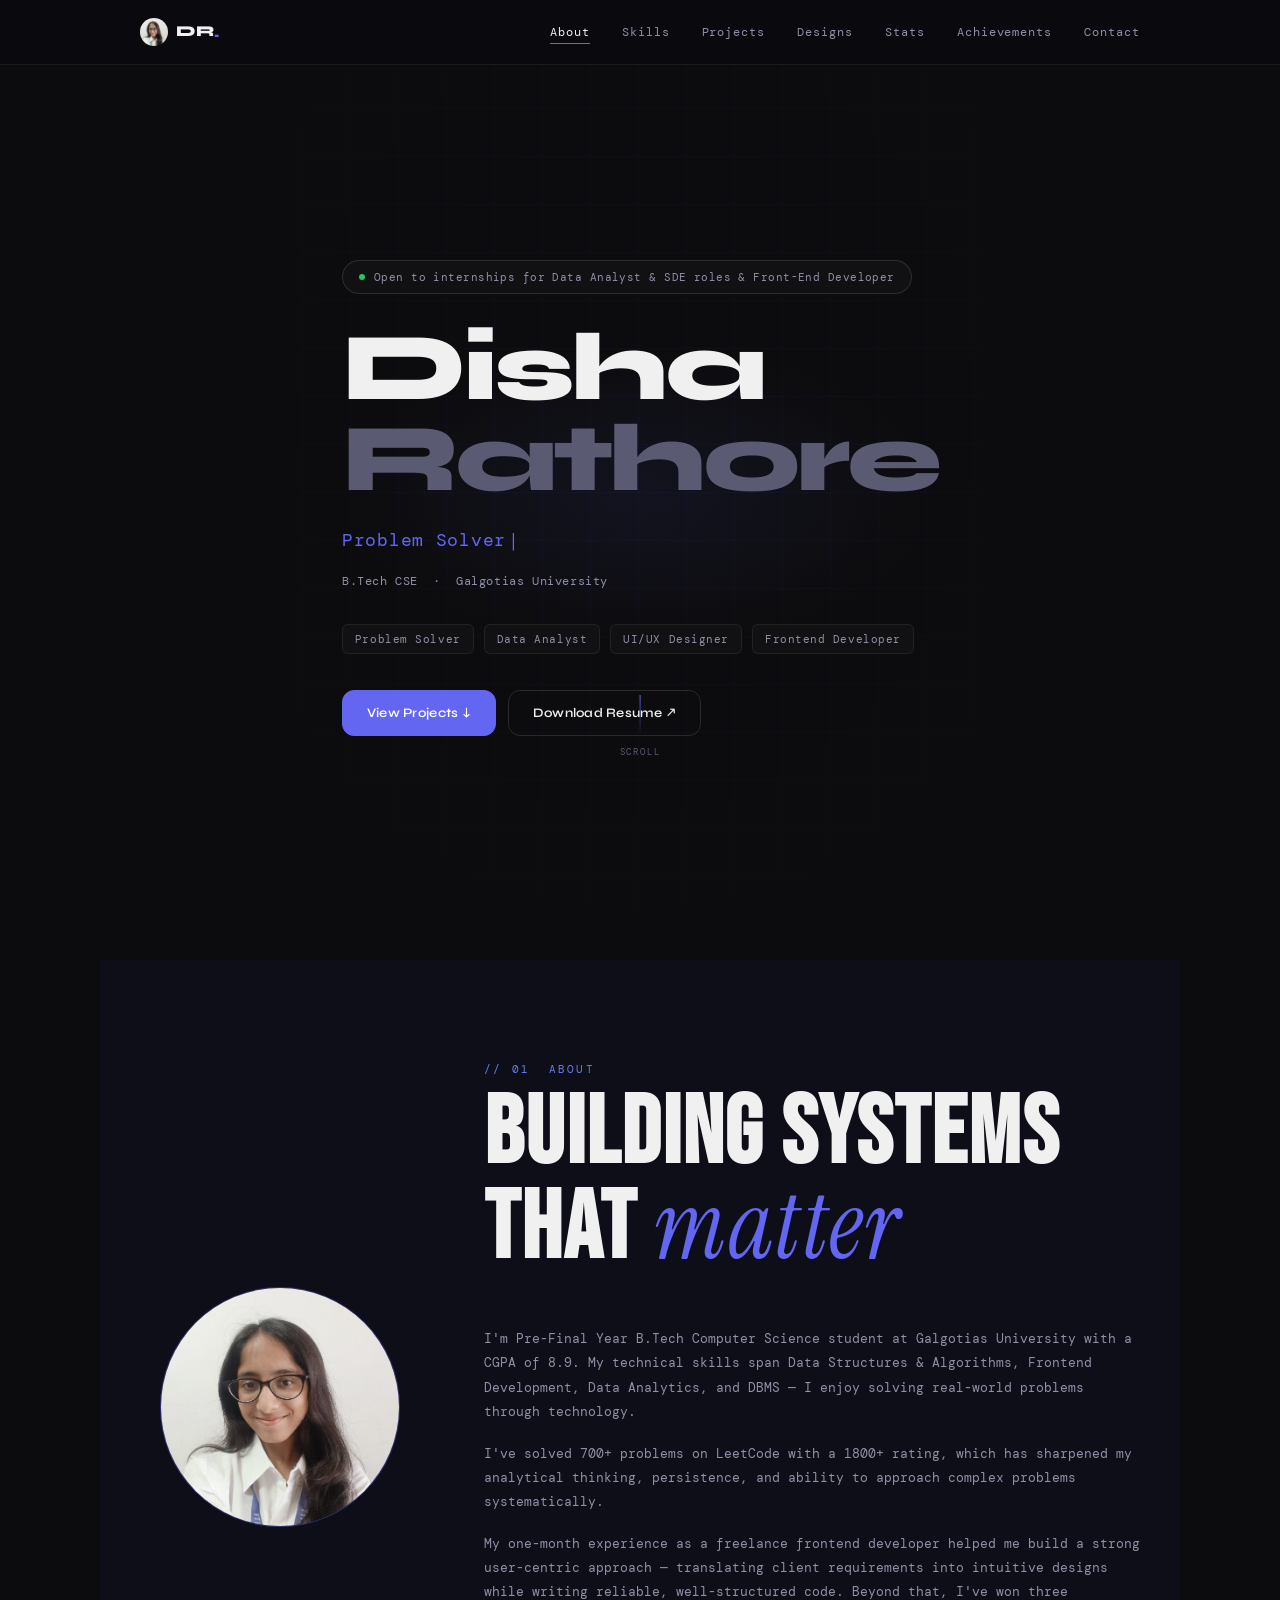
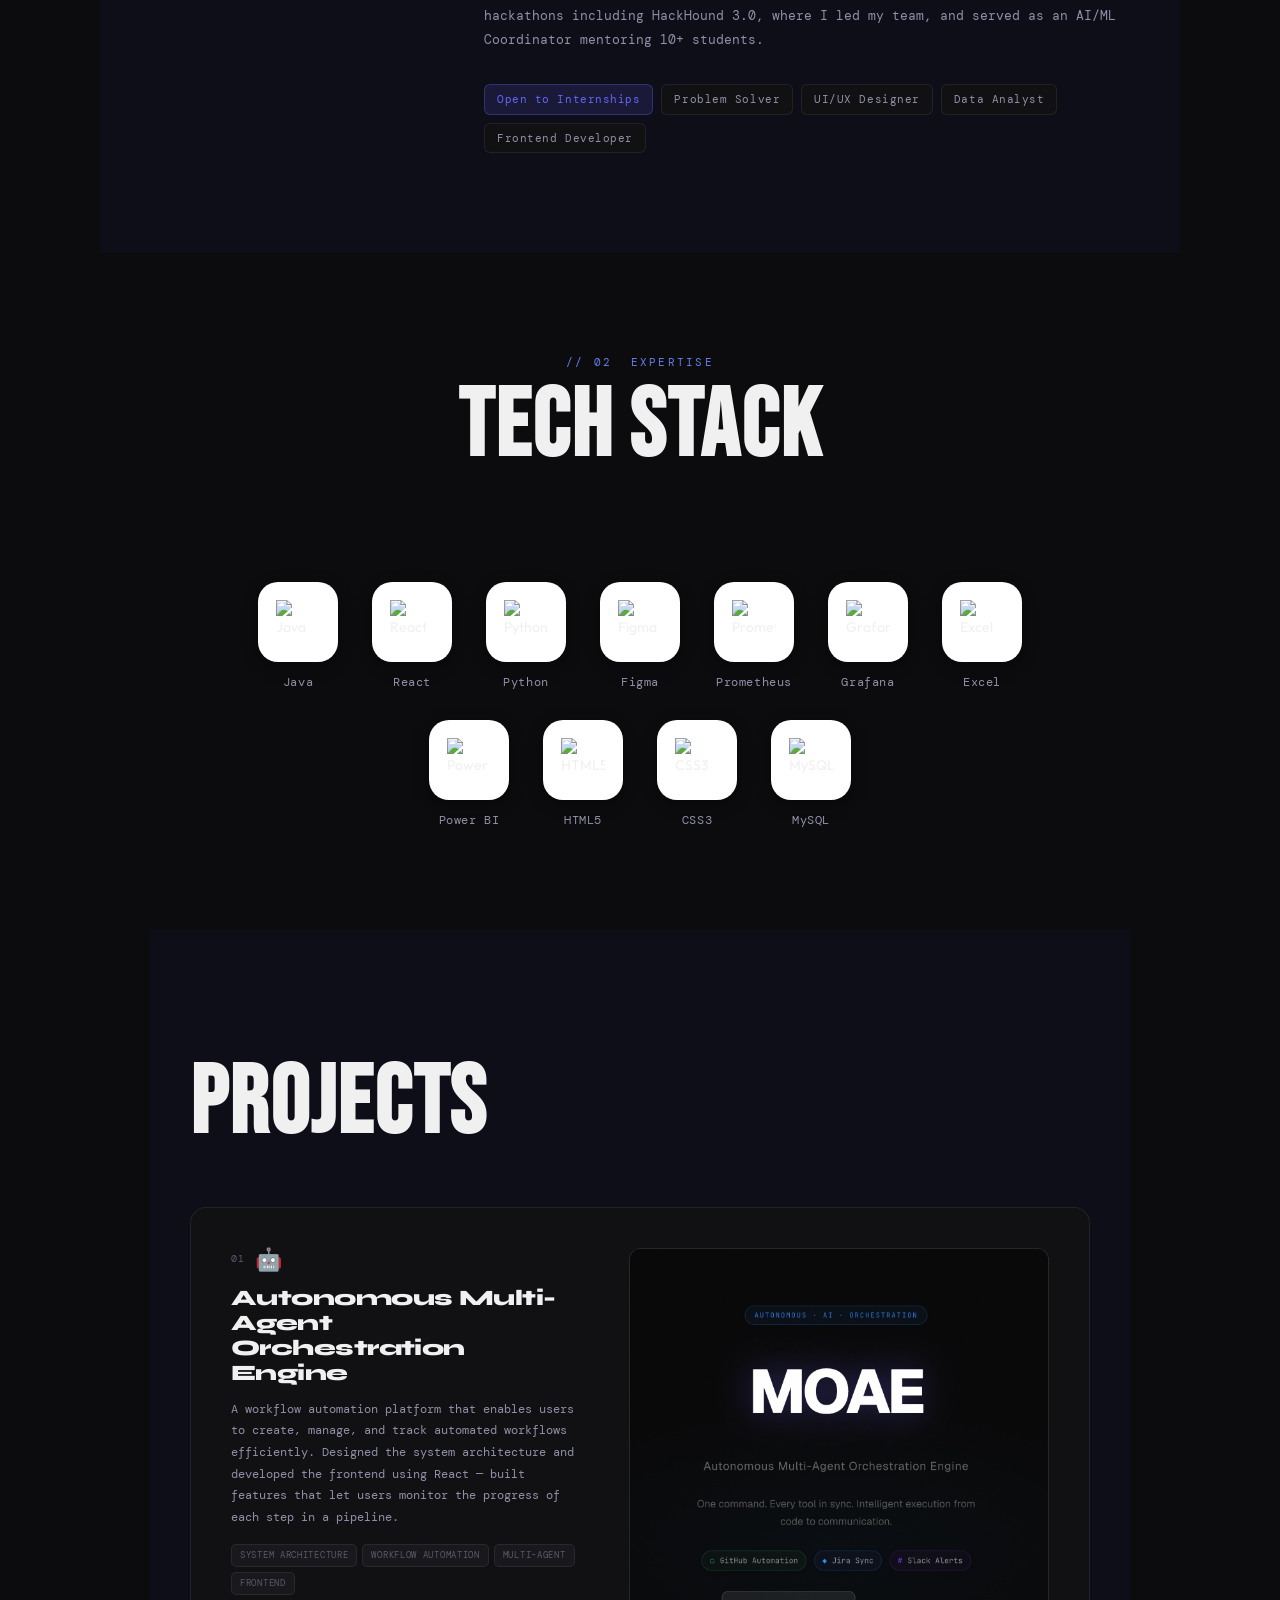
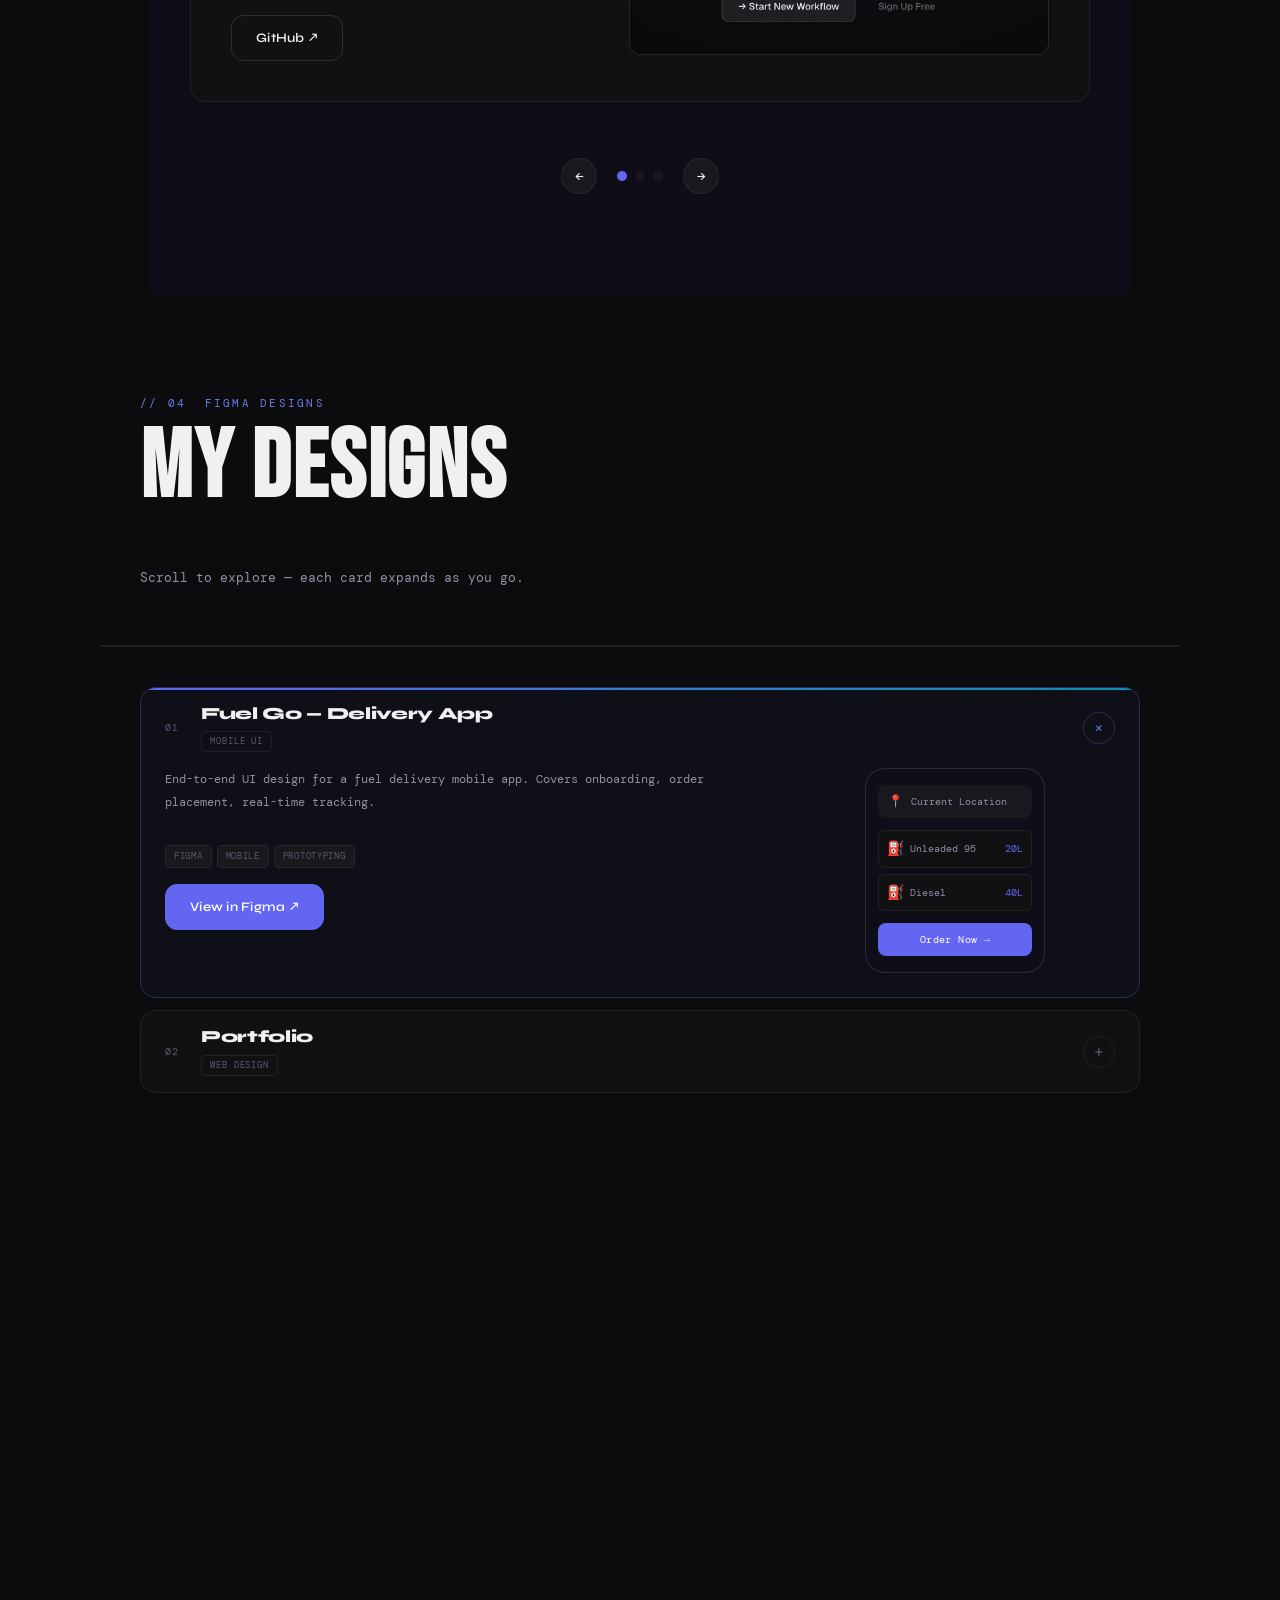
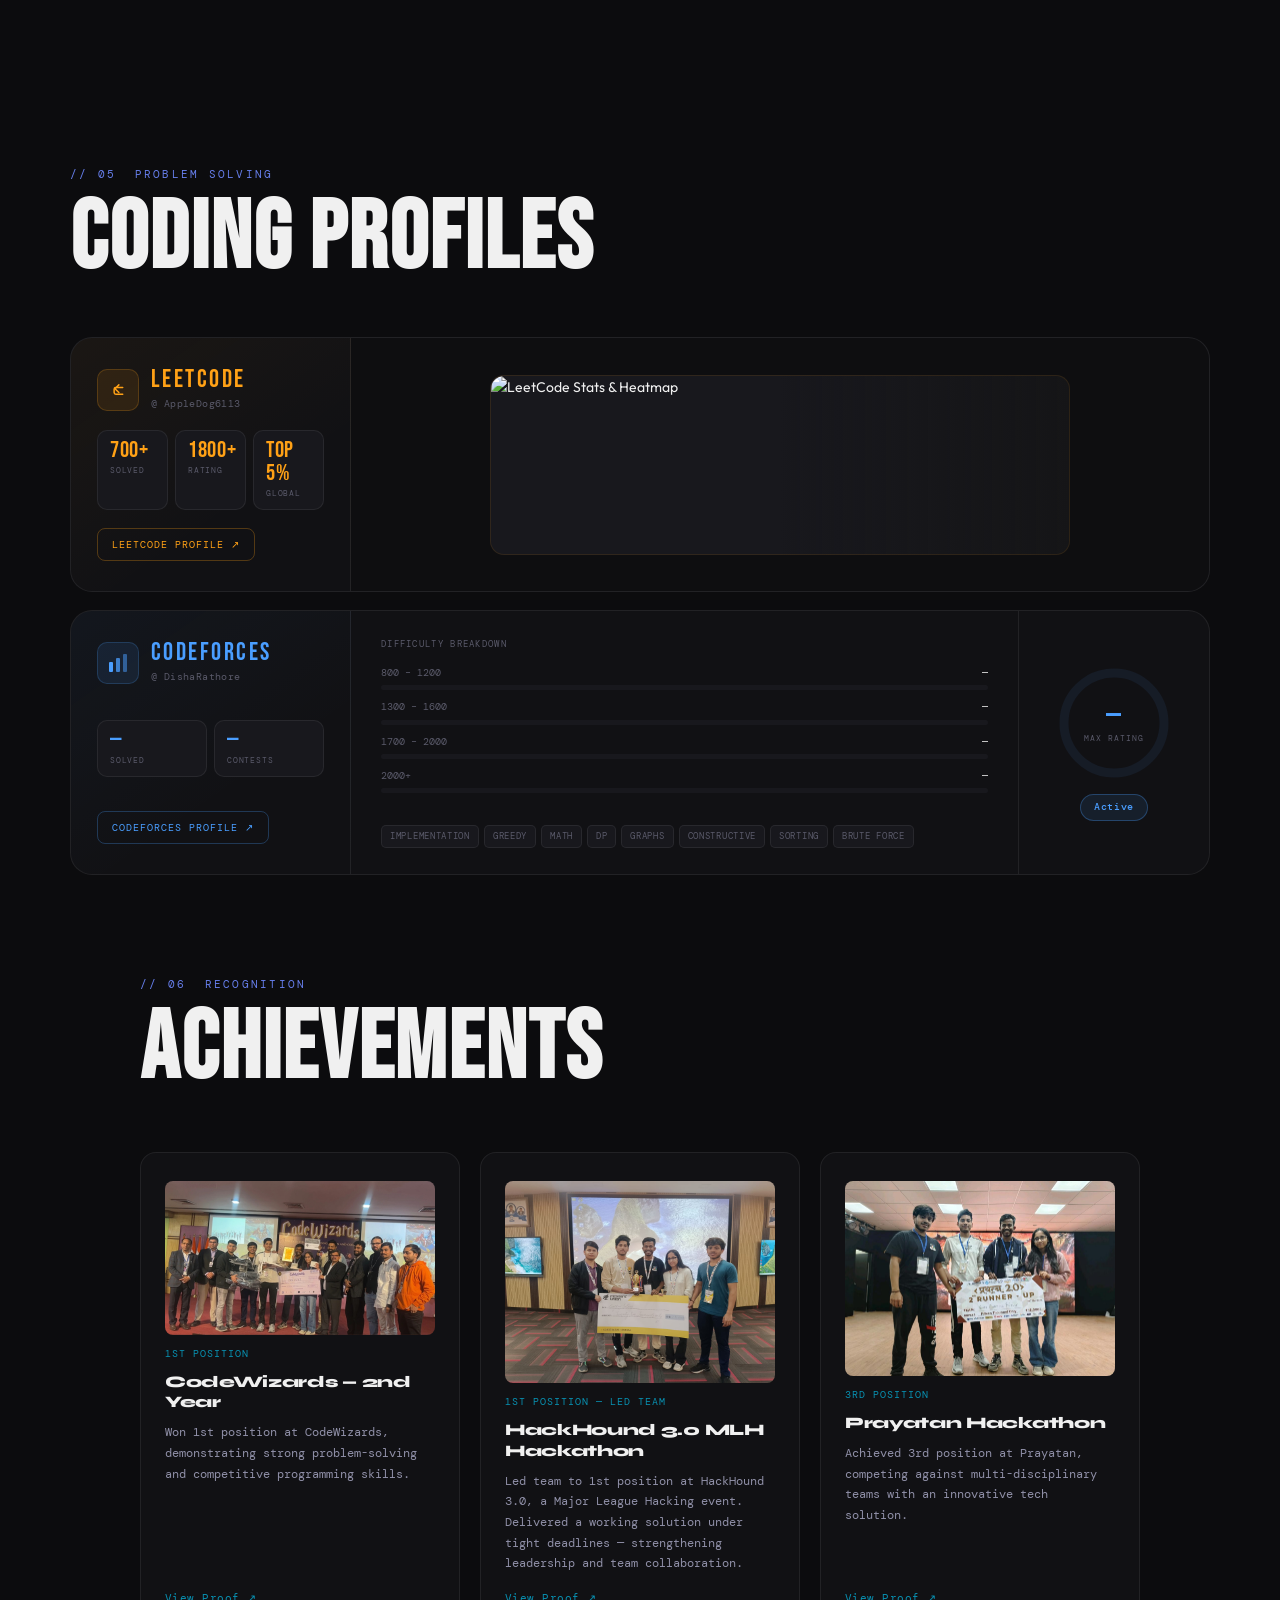
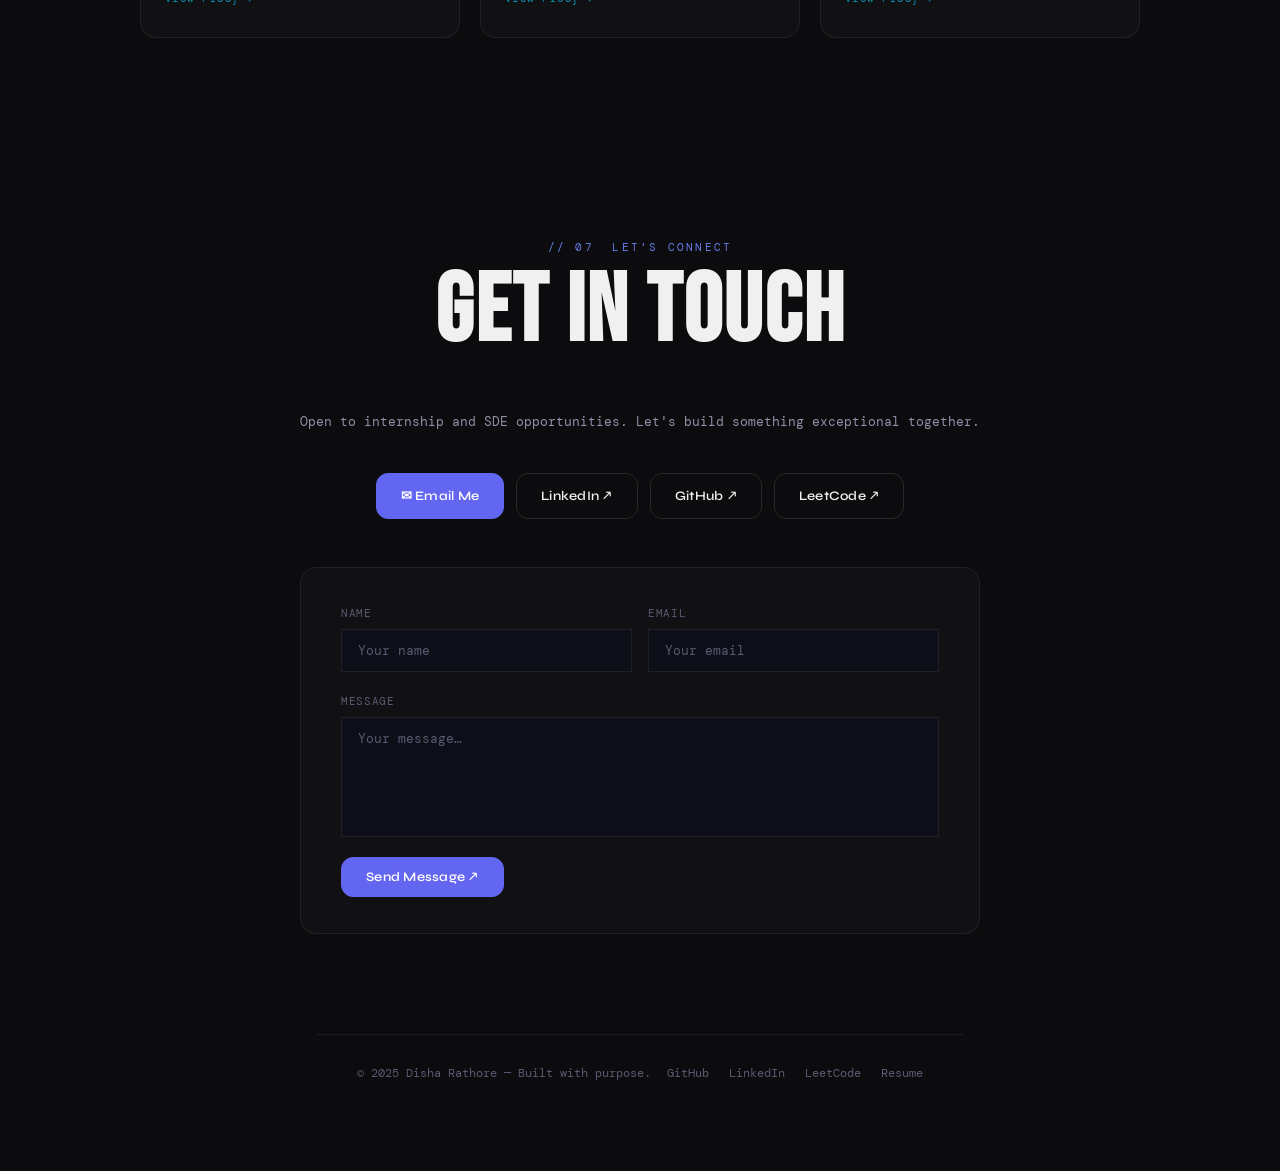
==== index.html @ 8d7699be "Change section title from 'Algorithmic Edge' to 'Coding Profiles'" ====
<!DOCTYPE html>
<html lang="en">
<head>
  <meta charset="UTF-8" />
  <meta name="viewport" content="width=device-width, initial-scale=1.0" />
  <title>Disha Rathore — Software Engineer & UI/UX Designer</title>
  <meta name="description" content="Portfolio of Disha Rathore — B.Tech CSE student at Galgotias University. Software Engineer, UI/UX Designer, Data Analyst with 700+ LeetCode problems solved." />
  <meta name="keywords" content="Disha Rathore, Software Engineer, UI/UX Designer, Data Analyst, Front-End Developer, React, Python, LeetCode, Portfolio" />
  <meta name="author" content="Disha Rathore" />

  <!-- Google Fonts -->
  <link rel="preconnect" href="https://fonts.googleapis.com" />
  <link rel="preconnect" href="https://fonts.gstatic.com" crossorigin />
  <link href="https://fonts.googleapis.com/css2?family=Syne:wght@400;600;700;800&family=DM+Mono:ital,wght@0,300;0,400;0,500;1,400&family=Instrument+Serif:ital@1&display=swap" rel="stylesheet" />
  <link href="https://fonts.googleapis.com/css2?family=Bebas+Neue&family=DM+Mono:wght@400;500&family=Outfit:wght@300;400;500;600;700&display=swap" rel="stylesheet"/>
  <link rel="stylesheet" href="style.css" />
</head>
<body>

  <!-- ══════════════════════════════════════════
       NAV
       ══════════════════════════════════════════ -->
  <nav id="nav" aria-label="Main navigation">
    <div class="nav-inner container">
      <a href="#hero" class="nav-logo" aria-label="DR — Home">
        <img src="images/profile/profile.jpeg" alt="" style="width:28px; height:28px; border-radius:50%; object-fit:cover; margin-right:8px;" aria-hidden="true">
        DR<span class="nav-logo-dot">.</span>
      </a>

      <button class="nav-hamburger" id="navHamburger" aria-label="Toggle navigation" aria-expanded="false">
        <span></span><span></span><span></span>
      </button>

      <ul class="nav-links" id="navLinks" role="list">
        <li><a href="#about"        class="nav-link">About</a></li>
        <li><a href="#skills"       class="nav-link">Skills</a></li>
        <li><a href="#projects"     class="nav-link">Projects</a></li>
        <li><a href="#designs"      class="nav-link">Designs</a></li>
        <li><a href="#stats"        class="nav-link">Stats</a></li>
        <li><a href="#achievements" class="nav-link">Achievements</a></li>
        <li><a href="#contact"      class="nav-link">Contact</a></li>
      </ul>
    </div>
  </nav>
  <!-- ══════════════════════════════════════════
       01 HERO
       ══════════════════════════════════════════ -->
  <section id="hero" aria-label="Introduction">
    <!-- Grid texture overlay -->
    <div class="hero-grid" aria-hidden="true"></div>
    <!-- Glow blob -->
    <div class="hero-glow" aria-hidden="true"></div>

    <div class="container hero-content">
      <!-- Status chip -->
      <div class="hero-status fade-up" role="status">
        <span class="hero-status-dot" aria-hidden="true"></span>
        <span>Open to internships for Data Analyst &amp; SDE roles &amp; Front-End Developer</span>
      </div>

      <!-- Name -->
      <h1 class="hero-name fade-up">
        <span class="hero-name-first">Disha</span>
        <span class="hero-name-last">Rathore</span>
      </h1>

      <!-- Typing role -->
      <p class="hero-role fade-up" aria-live="polite">
        <span id="typingText"></span><span class="hero-cursor" aria-hidden="true">|</span>
      </p>

      <!-- Sub-tagline -->
      <p class="hero-sub fade-up">B.Tech CSE &nbsp;&middot;&nbsp; Galgotias University</p>

      <!-- Stat chips -->
      <div class="hero-chips fade-up" role="list" aria-label="Highlights">
        <span class="hero-chip" role="listitem">Problem Solver</span>
        <span class="hero-chip" role="listitem">Data Analyst</span>
        <span class="hero-chip" role="listitem">UI/UX Designer</span>
        <span class="hero-chip" role="listitem">Frontend Developer</span>
      </div>

      <!-- CTAs -->
      <div class="hero-ctas fade-up">
        <a href="#projects" class="btn btn-primary" id="heroViewProjects">View Projects &#x2193;</a>
        <a href="#" class="btn btn-ghost" id="heroResume" target="_blank" rel="noopener">Download Resume &#x2197;</a>
      </div>

      <!-- Scroll indicator -->
      <div class="hero-scroll" aria-hidden="true">
        <div class="hero-scroll-line"></div>
        <span class="hero-scroll-label">scroll</span>
      </div>
    </div>
  </section>
  <!-- ══════════════════════════════════════════
       02 ABOUT
       ══════════════════════════════════════════ -->
  <section id="about" aria-labelledby="aboutTitle">
    <div class="container">
      <div class="about-grid">

        <!-- LEFT: avatar -->
        <div class="about-visual fade-up" aria-hidden="true">
          <div class="about-avatar-wrap">
            <div class="about-avatar">
              <img src="images/profile/profile.jpeg" alt="Disha Rathore" style="width:100%; height:100%; object-fit:cover; object-position: center;" />
            </div>
          </div>
        </div>

        <!-- RIGHT: bio -->
        <div class="about-bio">
          <span class="eyebrow fade-up">// 01&nbsp;&nbsp;About</span>
          <h2 id="aboutTitle" class="section-title fade-up">
            Building systems that <em>matter</em>
          </h2>

          <p class="about-para fade-up">
            I'm Pre-Final Year B.Tech Computer Science student at Galgotias University with a CGPA of 8.9.
            My technical skills span Data Structures &amp; Algorithms, Frontend Development, Data Analytics,
            and DBMS — I enjoy solving real-world problems through technology.
          </p>
          <p class="about-para fade-up">
            I've solved 700+ problems on LeetCode with a 1800+ rating, which has sharpened my analytical
            thinking, persistence, and ability to approach complex problems systematically.
          </p>
          <p class="about-para fade-up">
            My one-month experience as a freelance frontend developer helped me build a strong
            user-centric approach — translating client requirements into intuitive designs while writing
            reliable, well-structured code. Beyond that, I've won three hackathons including HackHound 3.0,
            where I led my team, and served as an AI/ML Coordinator mentoring 10+ students.
          </p>

          <div class="about-badges fade-up" role="list" aria-label="Roles and status">
            <span class="about-badge about-badge--primary" role="listitem">Open to Internships</span>
            <span class="about-badge" role="listitem">Problem Solver</span>
            <span class="about-badge" role="listitem">UI/UX Designer</span>
            <span class="about-badge" role="listitem">Data Analyst</span>
            <span class="about-badge" role="listitem">Frontend Developer</span>
          </div>
        </div>

      </div>
    </div>
  </section>

  <!-- ══════════════════════════════════════════
       03 SKILLS
       ══════════════════════════════════════════ -->
  <section id="skills" aria-labelledby="skillsTitle">
    <div class="container">
      <div class="section-header">
        <span class="eyebrow fade-up">// 02&nbsp;&nbsp;Expertise</span>
        <h2 id="skillsTitle" class="section-title fade-up">Tech Stack</h2>
      </div>

      <div class="tech-stack-wrap fade-up">
        <div class="tech-stack-item">
          <div class="tech-stack-icon"><img src="https://cdn.jsdelivr.net/gh/devicons/devicon@latest/icons/java/java-original.svg" alt="Java"></div>
          <span class="tech-stack-name">Java</span>
        </div>
        <div class="tech-stack-item">
          <div class="tech-stack-icon"><img src="https://cdn.jsdelivr.net/gh/devicons/devicon@latest/icons/react/react-original.svg" alt="React"></div>
          <span class="tech-stack-name">React</span>
        </div>
        <div class="tech-stack-item">
          <div class="tech-stack-icon"><img src="https://cdn.jsdelivr.net/gh/devicons/devicon@latest/icons/python/python-original.svg" alt="Python"></div>
          <span class="tech-stack-name">Python</span>
        </div>
        <div class="tech-stack-item">
          <div class="tech-stack-icon"><img src="https://cdn.jsdelivr.net/gh/devicons/devicon@latest/icons/figma/figma-original.svg" alt="Figma"></div>
          <span class="tech-stack-name">Figma</span>
        </div>
        <div class="tech-stack-item">
          <div class="tech-stack-icon"><img src="https://cdn.jsdelivr.net/gh/devicons/devicon@latest/icons/prometheus/prometheus-original.svg" alt="Prometheus"></div>
          <span class="tech-stack-name">Prometheus</span>
        </div>
        <div class="tech-stack-item">
          <div class="tech-stack-icon"><img src="https://cdn.jsdelivr.net/gh/devicons/devicon@latest/icons/grafana/grafana-original.svg" alt="Grafana"></div>
          <span class="tech-stack-name">Grafana</span>
        </div>
        <div class="tech-stack-item">
          <div class="tech-stack-icon"><img src="https://img.icons8.com/color/48/000000/microsoft-excel-2019--v1.png" alt="Excel"></div>
          <span class="tech-stack-name">Excel</span>
        </div>
        <div class="tech-stack-item">
          <div class="tech-stack-icon"><img src="https://img.icons8.com/color/48/000000/power-bi.png" alt="Power BI"></div>
          <span class="tech-stack-name">Power BI</span>
        </div>
        <div class="tech-stack-item">
          <div class="tech-stack-icon"><img src="https://cdn.jsdelivr.net/gh/devicons/devicon@latest/icons/html5/html5-original.svg" alt="HTML5"></div>
          <span class="tech-stack-name">HTML5</span>
        </div>
        <div class="tech-stack-item">
          <div class="tech-stack-icon"><img src="https://cdn.jsdelivr.net/gh/devicons/devicon@latest/icons/css3/css3-original.svg" alt="CSS3"></div>
          <span class="tech-stack-name">CSS3</span>
        </div>
        <div class="tech-stack-item">
          <div class="tech-stack-icon"><img src="https://cdn.jsdelivr.net/gh/devicons/devicon@latest/icons/mysql/mysql-original.svg" alt="MySQL"></div>
          <span class="tech-stack-name">MySQL</span>
        </div>
      </div>
    </div>
  </section>

  <!-- ══════════════════════════════════════════
       04 PROJECTS
       ══════════════════════════════════════════ -->
  <section id="projects" aria-labelledby="projectsTitle">
    <div class="container">
      <div class="section-header">
        <span class="eyebrow fade-up">// 03&nbsp;&nbsp;Work</span>
        <h2 id="projectsTitle" class="section-title fade-up">Projects</h2>
      </div>

      <!-- Projects Slider -->
      <div class="projects-slider-wrapper">
        <div class="projects-slider-track" id="projectsSliderTrack">

          <!-- Slide 1: MOAE -->
          <article class="project-featured card fade-up" aria-label="Featured project: MOAE">
            <div class="project-featured-inner">
              <div class="project-featured-info">
                <div class="project-meta">
                  <span class="project-num">01</span>
                  <span class="project-icon" aria-hidden="true">🤖</span>
                </div>
                <h3 class="project-title">Autonomous Multi-Agent<br>Orchestration Engine</h3>
                <p class="project-desc">
                  A workflow automation platform that enables users to create, manage, and track automated
                  workflows efficiently. Designed the system architecture and developed the frontend using
                  React — built features that let users monitor the progress of each step in a pipeline.
                </p>
                <div class="tags">
                  <span class="tag">System Architecture</span>
                  <span class="tag">Workflow Automation</span>
                  <span class="tag">Multi-Agent</span>
                  <span class="tag">Frontend</span>
                </div>
                <div class="project-links">
                  <a href="https://github.com/appledog632/Autonomous-Multi-Agent-Orchestration-Engine"
                     target="_blank" rel="noopener" class="btn btn-ghost" id="moaeGithub">
                    GitHub &#x2197;
                  </a>
                </div>
              </div>
              <img src="images/MOAE/MOAE.jpeg" alt="MOAE Dashboard" class="project-pipeline" style="object-fit: cover; width: 100%; border-radius: var(--radius-md);" />
            </div>
          </article>

          <!-- Slide 2: Millie AI -->
          <article class="project-featured card fade-up" aria-label="Project: Millie AI">
            <div class="project-featured-inner">
              <div class="project-featured-info">
                <div class="project-meta">
                  <span class="project-num">02</span>
                  <span class="project-icon" aria-hidden="true">🎙️</span>
                </div>
                <h3 class="project-title">Millie AI</h3>
                <p class="project-desc">
                  An AI avatar that provides university information through voice-based interaction.
                  Combines natural language processing with a responsive conversational interface to
                  assist students with campus queries.
                </p>
                <div class="tags">
                  <span class="tag">Ollama Finetuning</span>
                  <span class="tag">Voice Interface</span>
                  <span class="tag">Avatar</span>
                  <span class="tag">Frontend</span>
                </div>
                <div class="project-links">
                  <a href="https://github.com/appledog632/ai_avatar_unoff"
                     target="_blank" rel="noopener" class="btn btn-ghost" id="millieGithub">
                    GitHub &#x2197;
                  </a>
                </div>
              </div>
              <img src="images/Millie/Millie.jpeg" alt="Millie AI Dashboard" class="project-pipeline" style="object-fit: cover; object-position: center top; width: 100%; max-height: 400px; border-radius: var(--radius-md);" />
            </div>
          </article>

          <!-- Slide 3: Customer Satisfaction -->
          <article class="project-featured card fade-up" aria-label="Project: Customer Satisfaction Prediction">
            <div class="project-featured-inner">
              <div class="project-featured-info">
                <div class="project-meta">
                  <span class="project-num">03</span>
                  <span class="project-icon" aria-hidden="true">📊</span>
                </div>
                <h3 class="project-title">Customer Satisfaction<br>Prediction &amp; Analysis</h3>
                <p class="project-desc">
                  Machine Learning model to predict airline customer satisfaction. 
                  It includes feature engineering, exploratory data analysis, and classification techniques. 
                  The model helps identify key factors like service quality and 
                  delays that drive passenger satisfaction.
                </p>
                <div class="tags">
                  <span class="tag">Exploratory Data Analysis</span>
                  <span class="tag">Data Visualization</span>
                  <span class="tag">Machine Learning</span>
                </div>
                <div class="project-links">
                  <a href="https://github.com/appledog632/Customer-Satisfaction-Prediction-Analysis"
                     target="_blank" rel="noopener" class="btn btn-ghost" id="custSatGithub">
                    GitHub &#x2197;
                  </a>
                </div>
              </div>
              <img src="images/customarSatisfction/customarSatisfction.jpeg" alt="Customer Satisfaction Prediction Dashboard" class="project-pipeline" style="object-fit: cover; width: 100%; border-radius: var(--radius-md);" />
            </div>
          </article>

        </div>

        <!-- Controls -->
        <div class="slider-controls">
          <button class="slider-btn prev" id="sliderPrevBtn" aria-label="Previous">&larr;</button>
          <div class="slider-dots" id="sliderDots">
            <span class="dot active"></span>
            <span class="dot"></span>
            <span class="dot"></span>
          </div>
          <button class="slider-btn next" id="sliderNextBtn" aria-label="Next">&rarr;</button>
        </div>
      </div>
    </div>
  </section>

  <!-- ══════════════════════════════════════════
       05 FIGMA DESIGNS
       ══════════════════════════════════════════ -->
  <section id="designs" class="designs-section" aria-labelledby="designsTitle">

    <!-- Static header above sticky zone -->
    <div class="container designs-header">
      <span class="eyebrow fade-up">// 04&nbsp;&nbsp;Figma Designs</span>
      <h2 id="designsTitle" class="section-title fade-up">My Designs</h2>
      <p class="section-subtitle fade-up">Scroll to explore — each card expands as you go.</p>
    </div>

    <!-- Scroll outer container -->
    <div class="designs-scroll-outer" id="designsScrollOuter">
      <!-- Sticky inner -->
      <div class="designs-sticky" id="designsSticky">
        <!-- Progress bar -->
        <div class="designs-progress-track" aria-hidden="true">
          <div class="designs-progress-fill" id="designsProgressFill"></div>
        </div>

        <div class="container designs-cards-wrap">
          <div class="designs-cards" id="designsCards">

            <!-- Card 01: Fuel Go -->
            <div class="design-card" id="designCard0" role="article" aria-label="Design: Fuel Go Delivery App">
              <div class="design-card-header">
                <div class="design-card-left">
                  <span class="design-num">01</span>
                  <div>
                    <h3 class="design-title">Fuel Go — Delivery App</h3>
                    <span class="design-badge" id="designBadge0">Mobile UI</span>
                  </div>
                </div>
                <button class="design-toggle" aria-label="Toggle card" aria-expanded="false"
                        data-card="0" id="designToggle0">+</button>
              </div>
              <div class="design-card-body" id="designBody0" aria-hidden="true">
                <div class="design-body-inner">
                  <!-- Description left -->
                  <div class="design-body-info">
                    <p class="design-desc">
                      End-to-end UI design for a fuel delivery mobile app. Covers onboarding, order
                      placement, real-time tracking.
                    </p>
                    <div class="tags">
                      <span class="tag">Figma</span>
                      <span class="tag">Mobile</span>
                      <span class="tag">Prototyping</span>
                    </div>
                    <div class="design-actions">
                      <a href="https://www.figma.com/community/file/1625157912479384953"
                         target="_blank" rel="noopener" class="btn btn-primary" id="fuelGoFigma">
                        View in Figma &#x2197;
                      </a>
                    </div>
                  </div>
                  <!-- Preview right (CSS mock) -->
                  <div class="design-preview" aria-hidden="true">
                    <div class="design-mock design-mock--mobile">
                      <div class="mock-mobile-bar">
                        <span class="mock-icon">📍</span>
                        <span class="mock-text">Current Location</span>
                      </div>
                      <div class="mock-mobile-order">
                        <div class="mock-order-row">
                          <span class="mock-emoji">⛽</span>
                          <span class="mock-label">Unleaded 95</span>
                          <span class="mock-amt">20L</span>
                        </div>
                        <div class="mock-order-row">
                          <span class="mock-emoji">⛽</span>
                          <span class="mock-label">Diesel</span>
                          <span class="mock-amt">40L</span>
                        </div>
                      </div>
                      <div class="mock-mobile-cta">Order Now &#x2192;</div>
                    </div>
                  </div>
                </div>
              </div>
            </div>

            <!-- Card 02: Portfolio Design System -->
            <div class="design-card" id="designCard1" role="article" aria-label="Design: Portfolio Design System">
              <div class="design-card-header">
                <div class="design-card-left">
                  <span class="design-num">02</span>
                  <div>
                    <h3 class="design-title">Portfolio</h3>
                    <span class="design-badge" id="designBadge1">Web Design</span>
                  </div>
                </div>
                <button class="design-toggle" aria-label="Toggle card" aria-expanded="false"
                        data-card="1" id="designToggle1">+</button>
              </div>
              <div class="design-card-body" id="designBody1" aria-hidden="true">
                <div class="design-body-inner">
                  <div class="design-body-info">
                    <p class="design-desc">
                      This is my portfolio design made in Figma.
                      It has a simple and clean layout with sections like Home, About, Projects, Skills, My Designs and Contact.
                      I focused on user-friendly navigation, readability, and a minimal design.
                    </p>
                    <div class="tags">
                      <span class="tag">Figma</span>
                      <span class="tag">Design</span>
                    </div>
                    <div class="design-actions">
                      <a href="https://www.figma.com/community/file/1625163136792063388"
                         target="_blank" rel="noopener" class="btn btn-primary" id="portfolioDesignFigma">
                        View in Figma &#x2197;
                      </a>
                    </div>
                  </div>
                  <!-- Preview: photo -->
                  <div class="design-preview" aria-hidden="true">
                    <div style="width: 100%; height: 100%; overflow: hidden; border-radius: var(--radius-lg); border: 1px solid var(--border-md);">
                      <img src="images/Portfolio/Portfolio.jpeg" alt="Disha Rathore" style="width:100%; height:100%; object-fit:cover; object-position: center top;" />
                    </div>
                  </div>
                </div>
              </div>
            </div>

          </div><!-- /designs-cards -->
        </div><!-- /container -->
      </div><!-- /designs-sticky -->
    </div><!-- /designs-scroll-outer -->
  </section>

  <!-- ══════════════════════════════════════════
       06 CP STATS
       ══════════════════════════════════════════ -->

<div style="width:100%;max-width:1140px;">
  <span class="eyebrow">// 05&nbsp;&nbsp;Problem Solving</span>
  <h2 class="section-title">Coding Profiles</h2>

  <div class="cards-stack">

    <!-- ══════════════ LEETCODE ══════════════ -->
    <div class="hcard lc">

      <div class="lc-left">
        <div class="platform-header">
          <div class="logo-box lc">
            <svg viewBox="0 0 50 56" fill="none" xmlns="http://www.w3.org/2000/svg">
              <path d="M36 38H20C17.8 38 16 36.2 16 34V26C16 23.8 17.8 22 20 22H36"
                stroke="#FFA116" stroke-width="3.5" stroke-linecap="round"/>
              <path d="M27 16L18 25L27 34"
                stroke="#FFA116" stroke-width="3.5" stroke-linecap="round" stroke-linejoin="round"/>
            </svg>
          </div>
          <div>
            <div class="platform-name">LeetCode</div>
            <div class="handle">@ AppleDog6113</div>
          </div>
        </div>

        <div class="mini-stats">
          <div class="mini-stat">
            <div class="mini-stat-num">700+</div>
            <div class="mini-stat-label">Solved</div>
          </div>
          <div class="mini-stat">
            <div class="mini-stat-num">1800+</div>
            <div class="mini-stat-label">Rating</div>
          </div>
          <div class="mini-stat">
            <div class="mini-stat-num">Top 5%</div>
            <div class="mini-stat-label">Global</div>
          </div>
        </div>

        <a href="https://leetcode.com/u/AppleDog6113/" target="_blank" rel="noopener" class="profile-btn">
          LeetCode Profile ↗
        </a>
      </div>

      <!-- Real LeetCode card with heatmap -->
      <div class="lc-img-panel">
        <img
          src="https://leetcard.jacoblin.cool/AppleDog6113?theme=dark&ext=heatmap&border=0&radius=14"
          alt="LeetCode Stats & Heatmap"
          onload="this.classList.add('loaded')"
        />
      </div>
    </div>


    <!-- ══════════════ CODEFORCES ══════════════ -->
    <div class="hcard cf">

      <div class="cf-left">
        <div class="platform-header">
          <div class="logo-box cf">
            <svg viewBox="0 0 24 24" fill="none" xmlns="http://www.w3.org/2000/svg">
              <rect x="3" y="11" width="4" height="10" rx="1" fill="#4a9eff"/>
              <rect x="10" y="7" width="4" height="14" rx="1" fill="#4a9eff" opacity="0.75"/>
              <rect x="17" y="3" width="4" height="18" rx="1" fill="#4a9eff" opacity="0.5"/>
            </svg>
          </div>
          <div>
            <div class="platform-name">Codeforces</div>
            <div class="handle">@ DishaRathore</div>
          </div>
        </div>

        <div class="mini-stats">
          <div class="mini-stat">
            <div class="mini-stat-num" id="cf-solved"><span class="skel"></span></div>
            <div class="mini-stat-label">Solved</div>
          </div>
          <div class="mini-stat">
            <div class="mini-stat-num" id="cf-contests"><span class="skel"></span></div>
            <div class="mini-stat-label">Contests</div>
          </div>
        </div>

        <a href="https://codeforces.com/profile/DishaRathore" target="_blank" rel="noopener" class="profile-btn">
          Codeforces Profile ↗
        </a>
      </div>

      <!-- Difficulty breakdown + tags -->
      <div class="cf-mid">
        <div class="diff-section">
          <div class="diff-section-title">Difficulty Breakdown</div>
          <div class="diff-row">
            <div class="diff-meta"><span class="diff-name">800 – 1200</span><span class="diff-count" id="d1">—</span></div>
            <div class="diff-track"><div class="diff-fill" id="df1" style="background:rgba(74,158,255,0.4);"></div></div>
          </div>
          <div class="diff-row">
            <div class="diff-meta"><span class="diff-name">1300 – 1600</span><span class="diff-count" id="d2">—</span></div>
            <div class="diff-track"><div class="diff-fill" id="df2" style="background:rgba(74,158,255,0.65);"></div></div>
          </div>
          <div class="diff-row">
            <div class="diff-meta"><span class="diff-name">1700 – 2000</span><span class="diff-count" id="d3">—</span></div>
            <div class="diff-track"><div class="diff-fill" id="df3" style="background:rgba(74,158,255,0.88);"></div></div>
          </div>
          <div class="diff-row">
            <div class="diff-meta"><span class="diff-name">2000+</span><span class="diff-count" id="d4">—</span></div>
            <div class="diff-track"><div class="diff-fill" id="df4" style="background:#4a9eff;"></div></div>
          </div>
        </div>

        <div class="tags">
          <span class="tag">Implementation</span>
          <span class="tag">Greedy</span>
          <span class="tag">Math</span>
          <span class="tag">DP</span>
          <span class="tag">Graphs</span>
          <span class="tag">Constructive</span>
          <span class="tag">Sorting</span>
          <span class="tag">Brute Force</span>
        </div>
      </div>

      <!-- Rating ring -->
      <div class="cf-ring-panel">
        <div class="ring-wrap">
          <svg width="118" height="118" viewBox="0 0 118 118">
            <circle cx="59" cy="59" r="50" fill="none" stroke="rgba(74,158,255,0.08)" stroke-width="9"/>
            <circle cx="59" cy="59" r="50" fill="none" stroke="url(#cfG)" stroke-width="9"
              stroke-dasharray="314" stroke-dashoffset="314" stroke-linecap="round" id="cf-arc"/>
            <defs>
              <linearGradient id="cfG" x1="0%" y1="0%" x2="100%" y2="100%">
                <stop offset="0%" stop-color="#667eea"/>
                <stop offset="100%" stop-color="#4a9eff"/>
              </linearGradient>
            </defs>
          </svg>
          <div class="ring-center">
            <div class="ring-num" id="cf-ring-num">—</div>
            <div class="ring-label">Max Rating</div>
          </div>
        </div>
        <div class="rank-pill" id="cf-rank">Loading…</div>
      </div>

    </div>
  </div>
</div>
<style>
  *, *::before, *::after { box-sizing: border-box; margin: 0; padding: 0; }

  :root {
    --bg: #0c0c0e;
    --surface: #111114;
    --surface2: #18181d;
    --border: rgba(255,255,255,0.07);
    --text: #f0f0f0;
    --muted: #5a5a6a;
    --lc-orange: #FFA116;
    --cf-blue: #4a9eff;
  }

  body {
    background: var(--bg);
    color: var(--text);
    font-family: 'Outfit', sans-serif;
    min-height: 100vh;
    padding: 60px 32px;
    display: flex;
    flex-direction: column;
    align-items: center;
  }

  .eyebrow {
    font-family: 'DM Mono', monospace;
    font-size: 0.7rem;
    letter-spacing: 0.2em;
    color: #667eea;
    text-transform: uppercase;
    display: block;
    margin-bottom: 10px;
  }
  .section-title {
    font-family: 'Bebas Neue', sans-serif;
    font-size: clamp(3.5rem, 8vw, 6rem);
    letter-spacing: 0.02em;
    line-height: 0.95;
    color: var(--text);
    margin-bottom: 52px;
  }

  .cards-stack {
    width: 100%;
    max-width: 1140px;
    display: flex;
    flex-direction: column;
    gap: 18px;
  }

  /* ── Base card ── */
  .hcard {
    border-radius: 22px;
    border: 1px solid var(--border);
    background: var(--surface);
    display: grid;
    align-items: stretch;
    position: relative;
    overflow: hidden;
    transition: border-color 0.3s ease, transform 0.3s ease, box-shadow 0.3s ease;
    opacity: 0;
    transform: translateY(20px);
    animation: fadeUp 0.55s forwards;
  }
  .hcard:nth-child(2) { animation-delay: 0.13s; }
  @keyframes fadeUp { to { opacity:1; transform:translateY(0); } }

  .hcard::after {
    content: '';
    position: absolute;
    top: 0; left: 10%; right: 10%;
    height: 1px;
    opacity: 0;
    transition: opacity 0.4s;
  }
  .hcard.lc::after { background: linear-gradient(90deg, transparent, var(--lc-orange), transparent); }
  .hcard.cf::after { background: linear-gradient(90deg, transparent, var(--cf-blue), transparent); }
  .hcard:hover::after { opacity: 1; }
  .hcard.lc:hover { border-color: rgba(255,161,22,0.28); box-shadow: 0 8px 48px rgba(255,161,22,0.07); transform: translateY(-2px); }
  .hcard.cf:hover { border-color: rgba(74,158,255,0.28); box-shadow: 0 8px 48px rgba(74,158,255,0.07); transform: translateY(-2px); }

  /* ════ LEETCODE layout: [left | right-img] ════ */
  .hcard.lc { grid-template-columns: 280px 1fr; min-height: 220px; }

  .lc-left {
    padding: 30px 26px;
    display: flex;
    flex-direction: column;
    justify-content: space-between;
    gap: 18px;
    border-right: 1px solid var(--border);
    background: linear-gradient(145deg, rgba(255,161,22,0.045) 0%, transparent 65%);
  }

  /* ════ CODEFORCES layout: [left | mid | ring] ════ */
  .hcard.cf { grid-template-columns: 280px 1fr 190px; min-height: 220px; }

  .cf-left {
    padding: 30px 26px;
    display: flex;
    flex-direction: column;
    justify-content: space-between;
    gap: 18px;
    border-right: 1px solid var(--border);
    background: linear-gradient(145deg, rgba(74,158,255,0.045) 0%, transparent 65%);
  }

  .cf-mid {
    padding: 26px 30px;
    display: flex;
    flex-direction: column;
    justify-content: space-between;
    gap: 16px;
    border-right: 1px solid var(--border);
  }

  /* ── Shared: platform header ── */
  .platform-header { display: flex; align-items: center; gap: 12px; }
  .logo-box {
    width: 42px; height: 42px; border-radius: 10px;
    display: flex; align-items: center; justify-content: center; flex-shrink: 0;
  }
  .logo-box.lc { background: rgba(255,161,22,0.1); border: 1px solid rgba(255,161,22,0.2); }
  .logo-box.cf { background: rgba(74,158,255,0.1); border: 1px solid rgba(74,158,255,0.2); }
  .logo-box svg { width: 24px; height: 24px; }
  .platform-name {
    font-family: 'Bebas Neue', sans-serif;
    font-size: 1.55rem; letter-spacing: 0.1em; line-height: 1;
  }
  .lc-left .platform-name { color: var(--lc-orange); }
  .cf-left .platform-name { color: var(--cf-blue); }
  .handle { font-family: 'DM Mono', monospace; font-size: 0.63rem; color: var(--muted); letter-spacing: 0.04em; margin-top: 2px; }

  /* ── Mini stats pills ── */
  .mini-stats { display: flex; flex-wrap: wrap; gap: 7px; }
  .mini-stat {
    flex: 1; min-width: 64px;
    background: var(--surface2);
    border: 1px solid var(--border);
    border-radius: 10px;
    padding: 8px 12px;
    display: flex; flex-direction: column; gap: 2px;
  }
  .mini-stat-num {
    font-family: 'Bebas Neue', sans-serif;
    font-size: 1.45rem; line-height: 1; letter-spacing: 0.03em;
  }
  .lc-left .mini-stat-num { color: var(--lc-orange); }
  .cf-left .mini-stat-num { color: var(--cf-blue); }
  .mini-stat-label { font-family: 'DM Mono', monospace; font-size: 0.52rem; color: var(--muted); letter-spacing: 0.1em; text-transform: uppercase; }

  /* ── Profile button ── */
  .profile-btn {
    display: inline-flex; align-items: center; gap: 6px;
    font-family: 'DM Mono', monospace; font-size: 0.63rem;
    letter-spacing: 0.1em; text-transform: uppercase;
    text-decoration: none; padding: 7px 14px;
    border-radius: 8px; border: 1px solid; width: fit-content;
    transition: background 0.2s;
  }
  .lc-left .profile-btn { color: var(--lc-orange); border-color: rgba(255,161,22,0.28); }
  .lc-left .profile-btn:hover { background: rgba(255,161,22,0.1); }
  .cf-left .profile-btn { color: var(--cf-blue); border-color: rgba(74,158,255,0.28); }
  .cf-left .profile-btn:hover { background: rgba(74,158,255,0.1); }

  /* ── LC right: embedded card image ── */
  .lc-img-panel {
    display: flex; align-items: center; justify-content: center;
    padding: 22px 26px;
    background: rgba(0,0,0,0.18);
  }
  .lc-img-panel img {
    width: 100%; max-width: 580px;
    border-radius: 14px;
    border: 1px solid rgba(255,161,22,0.1);
    display: block;
    min-height: 180px;
    background: linear-gradient(90deg, var(--surface2) 25%, rgba(255,255,255,0.03) 50%, var(--surface2) 75%);
    background-size: 200% 100%;
    animation: shimmer 1.6s infinite;
  }
  .lc-img-panel img.loaded { animation: none; background: none; min-height: unset; }
  @keyframes shimmer { to { background-position: -200% 0; } }

  /* ── CF mid: difficulty bars ── */
  .diff-section { display: flex; flex-direction: column; gap: 9px; }
  .diff-section-title {
    font-family: 'DM Mono', monospace; font-size: 0.58rem;
    color: var(--muted); letter-spacing: 0.14em; text-transform: uppercase; margin-bottom: 3px;
  }
  .diff-row { display: flex; flex-direction: column; gap: 4px; }
  .diff-meta { display: flex; justify-content: space-between; }
  .diff-name { font-family: 'DM Mono', monospace; font-size: 0.6rem; color: var(--muted); }
  .diff-count { font-family: 'DM Mono', monospace; font-size: 0.6rem; color: var(--text); }
  .diff-track { height: 5px; background: var(--surface2); border-radius: 3px; overflow: hidden; }
  .diff-fill { height: 100%; border-radius: 3px; width: 0%; transition: width 1.3s cubic-bezier(0.16,1,0.3,1); }

  /* ── Tags ── */
  .tags { display: flex; flex-wrap: wrap; gap: 5px; }
  .tag {
    font-family: 'DM Mono', monospace; font-size: 0.55rem;
    letter-spacing: 0.08em; text-transform: uppercase;
    padding: 3px 8px; border-radius: 5px;
    background: var(--surface2); border: 1px solid var(--border);
    color: var(--muted); cursor: default; transition: color 0.2s, border-color 0.2s, background 0.2s;
  }
  .cf-mid .tag:hover { color: var(--cf-blue); border-color: rgba(74,158,255,0.3); background: rgba(74,158,255,0.07); }

  /* ── CF right: rating ring ── */
  .cf-ring-panel {
    display: flex; flex-direction: column;
    align-items: center; justify-content: center; gap: 12px;
    padding: 20px 14px;
  }
  .ring-wrap { position: relative; width: 118px; height: 118px; }
  .ring-wrap svg { transform: rotate(-90deg); }
  .ring-center {
    position: absolute; inset: 0;
    display: flex; flex-direction: column;
    align-items: center; justify-content: center; gap: 1px;
  }
  .ring-num {
    font-family: 'Bebas Neue', sans-serif;
    font-size: 1.9rem; line-height: 1; letter-spacing: 0.04em; color: var(--cf-blue);
  }
  .ring-label { font-family: 'DM Mono', monospace; font-size: 0.5rem; color: var(--muted); letter-spacing: 0.12em; text-transform: uppercase; }
  .rank-pill {
    font-family: 'DM Mono', monospace; font-size: 0.62rem;
    font-weight: 500; letter-spacing: 0.07em; text-transform: capitalize;
    padding: 4px 13px; border-radius: 999px;
    background: rgba(74,158,255,0.1); border: 1px solid rgba(74,158,255,0.3);
    color: var(--cf-blue); transition: all 0.4s;
  }

  /* skeleton */
  .skel {
    display: inline-block; width: 52px; height: 0.85em;
    background: linear-gradient(90deg, var(--surface2) 25%, rgba(255,255,255,0.04) 50%, var(--surface2) 75%);
    background-size: 200% 100%; animation: shimmer 1.5s infinite;
    border-radius: 4px; vertical-align: middle;
  }

  /* ── Responsive ── */
  @media (max-width: 920px) {
    .hcard.lc { grid-template-columns: 1fr; }
    .lc-left { border-right: none; border-bottom: 1px solid var(--border); }
    .hcard.cf { grid-template-columns: 1fr 160px; grid-template-rows: auto auto; }
    .cf-left { grid-column: 1/-1; border-right: none; border-bottom: 1px solid var(--border); }
    .cf-mid { border-right: none; }
  }
  @media (max-width: 580px) {
    body { padding: 36px 14px; }
    .hcard.cf { grid-template-columns: 1fr; }
    .cf-ring-panel { flex-direction: row; justify-content: flex-start; padding: 20px 22px; }
  }
</style>
<script>
async function loadCF() {
  try {
    const [infoRes, subsRes, ratingRes] = await Promise.all([
      fetch('https://codeforces.com/api/user.info?handles=DishaRathore'),
      fetch('https://codeforces.com/api/user.status?handle=DishaRathore&from=1&count=2000'),
      fetch('https://codeforces.com/api/user.rating?handle=DishaRathore')
    ]);
    const info    = await infoRes.json();
    const subs    = await subsRes.json();
    const ratings = await ratingRes.json();

    if (info.status === 'OK') {
      const u    = info.result[0];
      const maxR = u.maxRating || u.rating || 0;
      const rank = (u.maxRank || u.rank || 'newbie').toLowerCase();

      document.getElementById('cf-ring-num').textContent = maxR;
      document.getElementById('cf-rank').textContent = rank.charAt(0).toUpperCase() + rank.slice(1);

      // Rank → color
      const rankColors = {
        newbie: '#9e9e9e', pupil: '#43a047', specialist: '#00acc1',
        expert: '#1565c0', 'candidate master': '#ab47bc',
        master: '#fb8c00', 'international master': '#ef6c00',
        grandmaster: '#e53935', 'international grandmaster': '#b71c1c',
        'legendary grandmaster': '#b71c1c'
      };
      const col = rankColors[rank] || '#4a9eff';
      const ringNum = document.getElementById('cf-ring-num');
      const rankPill = document.getElementById('cf-rank');
      ringNum.style.color = col;
      rankPill.style.color = col;
      rankPill.style.borderColor = col + '55';
      rankPill.style.background  = col + '18';

      // Animate arc: 800–2400 → 0–314
      const pct = Math.max(0, Math.min((maxR - 800) / 1600, 1));
      const arc = document.getElementById('cf-arc');
      arc.style.transition = 'stroke-dashoffset 1.5s cubic-bezier(0.16,1,0.3,1)';
      setTimeout(() => arc.setAttribute('stroke-dashoffset', (314 - pct * 314).toFixed(1)), 300);
    }

    if (subs.status === 'OK') {
      const seen = new Set();
      const buckets = [0, 0, 0, 0];
      subs.result.forEach(s => {
        if (s.verdict === 'OK') {
          const key = s.problem.contestId + '_' + s.problem.index;
          if (!seen.has(key)) {
            seen.add(key);
            const r = s.problem.rating || 0;
            if      (r >= 2000) buckets[3]++;
            else if (r >= 1700) buckets[2]++;
            else if (r >= 1300) buckets[1]++;
            else if (r >= 800)  buckets[0]++;
          }
        }
      });
      document.getElementById('cf-solved').textContent = seen.size;
      const maxB = Math.max(...buckets, 1);
      buckets.forEach((b, i) => {
        document.getElementById(`d${i+1}`).textContent = b;
        setTimeout(() => {
          document.getElementById(`df${i+1}`).style.width = (b / maxB * 100) + '%';
        }, 400 + i * 100);
      });
    }

    if (ratings.status === 'OK') {
      document.getElementById('cf-contests').textContent = ratings.result.length;
    }

  } catch(e) {
    console.warn('CF error:', e);
    ['cf-ring-num','cf-solved','cf-contests'].forEach(id => {
      document.getElementById(id).textContent = '—';
    });
    document.getElementById('cf-rank').textContent = 'Active';
  }
}
loadCF();
</script>

  <!-- ══════════════════════════════════════════
       07 ACHIEVEMENTS
       ══════════════════════════════════════════ -->
  <section id="achievements" aria-labelledby="achievementsTitle">
    <div class="container">
      <div class="section-header">
        <span class="eyebrow fade-up">// 06&nbsp;&nbsp;Recognition</span>
        <h2 id="achievementsTitle" class="section-title fade-up">Achievements</h2>
      </div>

      <div class="achievements-grid">

        <article class="card ach-card fade-up" aria-label="CodeWizards 1st Position">
          <div class="ach-icon" style="background:none;">
            <img src="images/codewizard/codewizard.jpeg" alt="CodeWizards" style="width:100%; height:100%; object-fit:cover; border-radius:8px;" />
          </div>
          <span class="ach-label">1st Position</span>
          <h3 class="ach-title">CodeWizards — 2nd Year</h3>
          <p class="ach-desc">Won 1st position at CodeWizards, demonstrating strong problem-solving and competitive programming skills.</p>
          <a href="https://www.linkedin.com/posts/disha-rathore-8b3702273_codewizard-hackthonwinner-ai-activity-7290632362898411522-6F93?utm_source=social_share_send&utm_medium=member_desktop_web&rcm=ACoAAELYlocBXuBnYr9IJKS4XOUM0kE3Nzi7nbk" target="_blank" rel="noopener"
             class="btn-teal" id="achCodeWizards">View Proof &#x2197;</a>
        </article>

        <article class="card ach-card fade-up" aria-label="HackHound 3.0 1st Position">
          <div class="ach-icon" style="background:none;">
            <img src="images/hack hound/hack hound.jpeg" alt="HackHound" style="width:100%; height:100%; object-fit:cover; border-radius:8px;" />
          </div>
          <span class="ach-label">1st Position — Led Team</span>
          <h3 class="ach-title">HackHound 3.0 MLH Hackathon</h3>
          <p class="ach-desc">Led team to 1st position at HackHound 3.0, a Major League Hacking event. Delivered a working solution under tight deadlines — strengthening leadership and team collaboration.</p>
          <a href="https://www.linkedin.com/feed/update/urn:li:activity:7301263436032659456/" target="_blank" rel="noopener"
             class="btn-teal" id="achHackHound">View Proof &#x2197;</a>
        </article>

        <article class="card ach-card fade-up" aria-label="Prayatan Hackathon 3rd Position">
          <div class="ach-icon" style="background:none;">
            <img src="images/Prayatana/Prayatana.jpeg" alt="Prayatan" style="width:100%; height:100%; object-fit:cover; border-radius:8px;" />
          </div>
          <span class="ach-label">3rd Position</span>
          <h3 class="ach-title">Prayatan Hackathon</h3>
          <p class="ach-desc">Achieved 3rd position at Prayatan, competing against multi-disciplinary teams with an innovative tech solution.</p>
          <a href="https://www.linkedin.com/posts/disha-rathore-8b3702273_prayatan2-teamcraftingfuture-maranaut-activity-7304383129815764992-_qaD" target="_blank" rel="noopener"
             class="btn-teal" id="achPrayatan">View Proof &#x2197;</a>
        </article>

      </div>
    </div>
  </section>

  <!-- ══════════════════════════════════════════
       08 CONTACT
       ══════════════════════════════════════════ -->
  <section id="contact" aria-labelledby="contactTitle">
    <div class="container contact-container">
      <span class="eyebrow fade-up">// 07&nbsp;&nbsp;Let's Connect</span>
      <h2 id="contactTitle" class="section-title fade-up">Get in Touch</h2>
      <p class="contact-subtitle fade-up">Open to internship and SDE opportunities. Let's build something exceptional together.</p>

      <!-- Link buttons -->
      <div class="contact-links fade-up">
        <a href="mailto:disharathore632@gmail.com" class="btn btn-primary" id="contactEmail">
          ✉ Email Me
        </a>
        <a href="https://www.linkedin.com/in/disha-rathore-8b3702273" target="_blank" rel="noopener"
           class="btn btn-ghost" id="contactLinkedIn">LinkedIn &#x2197;</a>
        <a href="https://github.com/appledog632" target="_blank" rel="noopener"
           class="btn btn-ghost" id="contactGitHub">GitHub &#x2197;</a>
        <a href="https://leetcode.com/u/AppleDog6113/" target="_blank" rel="noopener"
           class="btn btn-ghost" id="contactLeetCode">LeetCode &#x2197;</a>
      </div>

      <!-- Contact form -->
      <form class="contact-form card fade-up" id="contactForm" novalidate aria-label="Contact form">
        <div class="form-row">
          <div class="form-group">
            <label for="formName" class="form-label">Name</label>
            <input type="text" id="formName" name="name" class="form-input" placeholder="Your name" required autocomplete="name" />
          </div>
          <div class="form-group">
            <label for="formEmail" class="form-label">Email</label>
            <input type="email" id="formEmail" name="email" class="form-input" placeholder="Your email" required autocomplete="email" />
          </div>
        </div>
        <div class="form-group">
          <label for="formMessage" class="form-label">Message</label>
          <textarea id="formMessage" name="message" class="form-input form-textarea" placeholder="Your message…" required rows="4"></textarea>
        </div>
        <button type="submit" class="btn btn-primary form-submit" id="formSubmit">
          Send Message &#x2197;
        </button>
      </form>
    </div>
  </section>

  <!-- ══════════════════════════════════════════
       FOOTER
       ══════════════════════════════════════════ -->
  <footer class="site-footer" role="contentinfo">
    <div class="container footer-inner">
      <p class="footer-copy">© 2025 Disha Rathore — Built with purpose.</p>
      <nav class="footer-links" aria-label="Footer links">
        <a href="https://github.com/appledog632" target="_blank" rel="noopener" id="footerGitHub">GitHub</a>
        <a href="https://www.linkedin.com/in/disha-rathore-8b3702273" target="_blank" rel="noopener" id="footerLinkedIn">LinkedIn</a>
        <a href="https://leetcode.com/u/AppleDog6113/" target="_blank" rel="noopener" id="footerLeetCode">LeetCode</a>
        <a href="#" target="_blank" rel="noopener" id="footerResume">Resume</a>
      </nav>
    </div>
  </footer>

  <script src="script.js" defer></script>
</body>
</html>
---- style.css ----
/* ============================================================
   DISHA RATHORE — PORTFOLIO STYLESHEET
   Design System: Dark Futuristic · Syne + DM Mono + Instrument Serif
   ============================================================ */

/* 01 — DESIGN TOKENS
   ============================================================ */
:root {
  --bg:           #09090f;
  --bg2:          #0e0e18;
  --surface:      rgba(255,255,255,0.028);
  --surface2:     rgba(255,255,255,0.05);
  --border:       rgba(255,255,255,0.07);
  --border-md:    rgba(255,255,255,0.12);
  --text:         #dddde8;
  --text2:        #9090a8;
  --text3:        #5a5a72;
  --indigo:       #6366f1;
  --indigo-dim:   rgba(99,102,241,0.15);
  --indigo-border:rgba(99,102,241,0.3);
  --teal:         #0891b2;
  --teal-dim:     rgba(8,145,178,0.12);

  --font-display: 'Syne', sans-serif;
  --font-mono:    'DM Mono', monospace;
  --font-serif:   'Instrument Serif', serif;

  --radius-sm:    8px;
  --radius-md:    12px;
  --radius-lg:    16px;
  --radius-xl:    24px;

  --transition:   0.22s ease;
}

/* 02 — RESET
   ============================================================ */
*, *::before, *::after {
  box-sizing: border-box;
  margin: 0;
  padding: 0;
}

html {
  scroll-behavior: smooth;
  -webkit-font-smoothing: antialiased;
  -moz-osx-font-smoothing: grayscale;
}

body {
  background: var(--bg);
  color: var(--text);
  font-family: var(--font-mono);
  font-size: 14px;
  line-height: 1.7;
  overflow-x: hidden;
}

img, svg { display: block; max-width: 100%; }
a { color: inherit; text-decoration: none; }
ul, ol { list-style: none; }
button { cursor: pointer; border: none; background: none; font-family: inherit; }
input, textarea, select { font-family: inherit; font-size: inherit; }

/* 03 — SCROLLBAR
   ============================================================ */
::-webkit-scrollbar { width: 4px; }
::-webkit-scrollbar-track { background: var(--bg); }
::-webkit-scrollbar-thumb {
  background: var(--border-md);
  border-radius: 4px;
}
::-webkit-scrollbar-thumb:hover { background: var(--text3); }

/* 04 — LAYOUT UTILITIES
   ============================================================ */
.container {
  max-width: 1080px;
  margin: 0 auto;
  padding: 0 40px;
}

section { padding: 100px 0; }

/* 05 — TYPOGRAPHY UTILITIES
   ============================================================ */
.eyebrow {
  font-family: var(--font-mono);
  font-size: 11px;
  font-weight: 400;
  letter-spacing: 0.12em;
  color: var(--indigo);
  text-transform: uppercase;
  margin-bottom: 16px;
  display: block;
}

.section-title {
  font-family: var(--font-display);
  font-weight: 800;
  font-size: clamp(32px, 5vw, 52px);
  letter-spacing: -0.03em;
  line-height: 1.05;
  color: var(--text);
  margin-bottom: 12px;
}

.section-title em {
  font-family: var(--font-serif);
  font-style: italic;
  font-weight: 400;
  color: var(--indigo);
}

.section-subtitle {
  font-family: var(--font-mono);
  font-size: 13px;
  color: var(--text2);
  margin-bottom: 56px;
  max-width: 560px;
}

/* 06 — SHARED CARD STYLES
   ============================================================ */
.card {
  background: var(--surface);
  border: 1px solid var(--border);
  border-radius: var(--radius-lg);
  padding: 28px;
  position: relative;
  transition: border-color var(--transition), background var(--transition);
  overflow: hidden;
}

.card::before {
  content: '';
  position: absolute;
  top: 0; left: 0; right: 0;
  height: 2px;
  background: linear-gradient(90deg, var(--indigo), var(--teal));
  opacity: 0;
  transition: opacity var(--transition);
}

.card:hover {
  border-color: var(--indigo-border);
  background: rgba(99,102,241,0.04);
}

.card:hover::before { opacity: 1; }

/* 07 — TAG PILLS
   ============================================================ */
.tags {
  display: flex;
  flex-wrap: wrap;
  gap: 8px;
  margin-top: 16px;
}

.tag {
  font-family: var(--font-mono);
  font-size: 10px;
  letter-spacing: 0.08em;
  font-weight: 400;
  color: var(--text2);
  border: 1px solid var(--border);
  border-radius: 4px;
  padding: 3px 8px;
  text-transform: uppercase;
}

/* 08 — BUTTONS
   ============================================================ */
.btn {
  font-family: var(--font-display);
  font-weight: 600;
  font-size: 13px;
  letter-spacing: 0.02em;
  padding: 11px 24px;
  border-radius: var(--radius-md);
  transition: all var(--transition);
  display: inline-flex;
  align-items: center;
  gap: 8px;
  cursor: pointer;
}

.btn-primary {
  background: var(--indigo);
  color: #fff;
  border: 1px solid var(--indigo);
}

.btn-primary:hover {
  background: #5254d4;
  border-color: #5254d4;
  transform: translateY(-1px);
}

.btn-ghost {
  background: transparent;
  color: var(--text);
  border: 1px solid var(--border-md);
}

.btn-ghost:hover {
  border-color: var(--indigo-border);
  color: var(--indigo);
  transform: translateY(-1px);
}

.btn-teal {
  font-family: var(--font-mono);
  font-size: 11px;
  color: var(--teal);
  letter-spacing: 0.05em;
  transition: opacity var(--transition);
  display: inline-flex;
  align-items: center;
  gap: 4px;
  padding: 0;
  border: none;
  background: none;
}

.btn-teal:hover { opacity: 0.75; }

/* 09 — FADE-UP ANIMATION
   ============================================================ */
.fade-up {
  opacity: 0;
  transform: translateY(28px);
  transition: opacity 0.6s ease, transform 0.6s ease;
}

.fade-up.visible {
  opacity: 1;
  transform: translateY(0);
}

/* stagger delays */
.fade-up:nth-child(2) { transition-delay: 0.08s; }
.fade-up:nth-child(3) { transition-delay: 0.16s; }
.fade-up:nth-child(4) { transition-delay: 0.24s; }
.fade-up:nth-child(5) { transition-delay: 0.32s; }
.fade-up:nth-child(6) { transition-delay: 0.40s; }

/* 10 — SECTION HEADER BLOCK
   ============================================================ */
.section-header {
  margin-bottom: 56px;
}

/* 11 — RESPONSIVE BREAKPOINTS
   ============================================================ */
@media (max-width: 768px) {
  .container { padding: 0 20px; }
  section    { padding: 72px 0; }
  .section-title { font-size: 28px; }
}

@media (max-width: 480px) {
  .container { padding: 0 16px; }
  section    { padding: 56px 0; }
}

/* ============================================================
   PHASE 1 — NAV
   ============================================================ */
#nav {
  position: fixed;
  top: 0; left: 0; right: 0;
  z-index: 100;
  backdrop-filter: blur(16px);
  -webkit-backdrop-filter: blur(16px);
  background: rgba(9,9,15,0.8);
  border-bottom: 1px solid var(--border);
  transition: border-color var(--transition);
}

#nav.scrolled { border-color: var(--border-md); }

.nav-inner {
  display: flex;
  align-items: center;
  justify-content: space-between;
  height: 64px;
}

.nav-logo {
  font-family: var(--font-display);
  font-weight: 800;
  font-size: 15px;
  letter-spacing: -0.01em;
  color: var(--text);
  display: flex;
  align-items: center;
  transition: color var(--transition);
}

.nav-logo:hover { color: var(--indigo); }

.nav-logo-dot {
  color: var(--indigo);
  line-height: 1;
}

.nav-links {
  display: flex;
  align-items: center;
  gap: 32px;
}

.nav-link {
  font-family: var(--font-mono);
  font-size: 12px;
  letter-spacing: 0.08em;
  color: var(--text2);
  transition: color var(--transition);
  position: relative;
}

.nav-link::after {
  content: '';
  position: absolute;
  bottom: -4px; left: 0; right: 0;
  height: 1px;
  background: var(--indigo);
  transform: scaleX(0);
  transition: transform var(--transition);
  transform-origin: left;
}

.nav-link:hover,
.nav-link.active {
  color: var(--text);
}

.nav-link:hover::after,
.nav-link.active::after {
  transform: scaleX(1);
}

/* Hamburger (mobile) */
.nav-hamburger {
  display: none;
  flex-direction: column;
  gap: 5px;
  width: 28px;
  padding: 4px 0;
}

.nav-hamburger span {
  display: block;
  height: 1.5px;
  background: var(--text2);
  border-radius: 2px;
  transition: all 0.3s ease;
}

.nav-hamburger.open span:nth-child(1) {
  transform: translateY(6.5px) rotate(45deg);
}
.nav-hamburger.open span:nth-child(2) { opacity: 0; }
.nav-hamburger.open span:nth-child(3) {
  transform: translateY(-6.5px) rotate(-45deg);
}

@media (max-width: 768px) {
  .nav-hamburger { display: flex; }

  .nav-links {
    position: fixed;
    top: 64px; left: 0; right: 0;
    background: rgba(9,9,15,0.98);
    backdrop-filter: blur(20px);
    border-bottom: 1px solid var(--border);
    flex-direction: column;
    align-items: flex-start;
    gap: 0;
    padding: 16px 0;
    transform: translateY(-8px);
    opacity: 0;
    pointer-events: none;
    transition: opacity 0.25s ease, transform 0.25s ease;
  }

  .nav-links.open {
    opacity: 1;
    transform: translateY(0);
    pointer-events: all;
  }

  .nav-links li { width: 100%; }

  .nav-link {
    display: block;
    padding: 12px 24px;
    font-size: 13px;
  }

  .nav-link::after { display: none; }
}

/* ============================================================
   PHASE 2 — HERO
   ============================================================ */
#hero {
  position: relative;
  min-height: 100vh;
  display: flex;
  align-items: center;
  padding: 140px 0 100px;
  background: var(--bg);
  overflow: hidden;
}

/* Grid texture */
.hero-grid {
  position: absolute;
  inset: 0;
  background-image:
    linear-gradient(rgba(99,102,241,0.04) 1px, transparent 1px),
    linear-gradient(90deg, rgba(99,102,241,0.04) 1px, transparent 1px);
  background-size: 48px 48px;
  -webkit-mask-image: radial-gradient(ellipse 80% 70% at 50% 40%, black 40%, transparent 100%);
  mask-image: radial-gradient(ellipse 80% 70% at 50% 40%, black 40%, transparent 100%);
  pointer-events: none;
}

/* Glow blob */
.hero-glow {
  position: absolute;
  width: 600px;
  height: 300px;
  top: 50%;
  left: 50%;
  transform: translate(-50%, -55%);
  background: radial-gradient(ellipse, rgba(99,102,241,0.08) 0%, transparent 70%);
  pointer-events: none;
}

.hero-content {
  position: relative;
  z-index: 1;
  display: flex;
  flex-direction: column;
  align-items: flex-start;
  gap: 0;
}

/* Status chip */
.hero-status {
  display: inline-flex;
  align-items: center;
  gap: 9px;
  padding: 7px 16px;
  border: 1px solid var(--border-md);
  border-radius: 100px;
  background: var(--surface);
  font-family: var(--font-mono);
  font-size: 11px;
  color: var(--text2);
  letter-spacing: 0.04em;
  margin-bottom: 28px;
}

.hero-status-dot {
  width: 6px;
  height: 6px;
  border-radius: 50%;
  background: #22c55e;
  animation: statusPulse 2s ease-in-out infinite;
  flex-shrink: 0;
}

@keyframes statusPulse {
  0%, 100% { opacity: 1; }
  50%       { opacity: 0.4; }
}

/* Name */
.hero-name {
  font-family: var(--font-display);
  font-weight: 800;
  font-size: clamp(52px, 8vw, 96px);
  letter-spacing: -0.04em;
  line-height: 0.95;
  margin-bottom: 20px;
  display: flex;
  flex-direction: column;
}

.hero-name-first { color: var(--text); }
.hero-name-last  { color: var(--text3); }

/* Typing role */
.hero-role {
  font-family: var(--font-mono);
  font-size: clamp(14px, 2vw, 18px);
  color: var(--indigo);
  letter-spacing: 0.04em;
  margin-bottom: 16px;
  min-height: 1.5em;
  display: flex;
  align-items: center;
  gap: 2px;
}

.hero-cursor {
  color: var(--indigo);
  animation: blink 0.9s step-end infinite;
  font-weight: 300;
  line-height: 1;
}

@keyframes blink {
  0%, 100% { opacity: 1; }
  50%       { opacity: 0; }
}

/* Sub-tagline */
.hero-sub {
  font-family: var(--font-mono);
  font-size: 12px;
  color: var(--text2);
  letter-spacing: 0.05em;
  margin-bottom: 32px;
}

/* Stat chips */
.hero-chips {
  display: flex;
  flex-wrap: wrap;
  gap: 10px;
  margin-bottom: 36px;
}

.hero-chip {
  font-family: var(--font-mono);
  font-size: 11px;
  letter-spacing: 0.05em;
  color: var(--text2);
  border: 1px solid var(--border);
  border-radius: 6px;
  padding: 5px 12px;
  background: var(--surface);
  transition: border-color var(--transition), color var(--transition);
}

.hero-chip:hover {
  border-color: var(--indigo-border);
  color: var(--text);
}

/* CTAs */
.hero-ctas {
  display: flex;
  gap: 12px;
  flex-wrap: wrap;
  margin-bottom: 64px;
}

/* Scroll indicator */
.hero-scroll {
  display: flex;
  flex-direction: column;
  align-items: center;
  gap: 10px;
  position: absolute;
  bottom: 40px;
  left: 50%;
  transform: translateX(-50%);
}

.hero-scroll-line {
  width: 1px;
  height: 40px;
  background: linear-gradient(to bottom, var(--indigo), transparent);
  transform-origin: top;
  animation: scrollLine 2s ease-in-out infinite;
}

@keyframes scrollLine {
  0%   { transform: scaleY(0); opacity: 0; }
  40%  { opacity: 1; }
  100% { transform: scaleY(1); opacity: 0; }
}

.hero-scroll-label {
  font-family: var(--font-mono);
  font-size: 9px;
  letter-spacing: 0.2em;
  color: var(--text3);
  text-transform: uppercase;
  animation: scrollFade 2.2s ease-in-out infinite;
}

@keyframes scrollFade {
  0%, 100% { opacity: 0.35; }
  50%       { opacity: 0.9; }
}

@media (max-width: 768px) {
  #hero { padding: 120px 0 80px; }
  .hero-name { font-size: clamp(44px, 12vw, 72px); }
}

@media (max-width: 480px) {
  .hero-scroll { display: none; }
  .hero-ctas { flex-direction: column; }
  .hero-ctas .btn { justify-content: center; }
}

/* ============================================================
   PHASE 3 — ABOUT
   ============================================================ */
#about { background: var(--bg2); }

.about-grid {
  display: grid;
  grid-template-columns: 280px 1fr;
  gap: 64px;
  align-items: center;
}

/* Avatar */
.about-visual {
  display: flex;
  justify-content: center;
}

.about-avatar-wrap {
  position: relative;
  width: 240px;
  height: 240px;
}

.about-avatar {
  width: 240px;
  height: 240px;
  border-radius: 50%;
  border: 1px solid var(--indigo-border);
  background: var(--indigo-dim);
  display: flex;
  align-items: center;
  justify-content: center;
  overflow: hidden;
}

.about-initials {
  font-family: var(--font-display);
  font-weight: 800;
  font-size: 64px;
  letter-spacing: -0.04em;
  color: var(--indigo);
}

.about-cgpa-badge {
  position: absolute;
  bottom: 8px;
  right: -12px;
  background: var(--bg2);
  border: 1px solid var(--indigo-border);
  border-radius: 10px;
  padding: 7px 14px;
  display: flex;
  align-items: baseline;
  gap: 4px;
}

.about-cgpa-num {
  font-family: var(--font-display);
  font-weight: 800;
  font-size: 20px;
  color: var(--indigo);
  letter-spacing: -0.03em;
}

.about-cgpa-label {
  font-family: var(--font-mono);
  font-size: 10px;
  color: var(--text3);
  letter-spacing: 0.06em;
}

/* Bio */
.about-bio {
  display: flex;
  flex-direction: column;
}

.about-para {
  font-family: var(--font-mono);
  font-size: 13px;
  color: var(--text2);
  line-height: 1.85;
  margin-bottom: 18px;
}

.about-para:last-of-type { margin-bottom: 28px; }

/* Badges */
.about-badges {
  display: flex;
  flex-wrap: wrap;
  gap: 8px;
  margin-top: 4px;
}

.about-badge {
  font-family: var(--font-mono);
  font-size: 11px;
  letter-spacing: 0.05em;
  color: var(--text2);
  border: 1px solid var(--border);
  border-radius: 6px;
  padding: 5px 12px;
  background: var(--surface);
  transition: border-color var(--transition), color var(--transition);
}

.about-badge--primary {
  color: var(--indigo);
  border-color: var(--indigo-border);
  background: var(--indigo-dim);
}

.about-badge:hover {
  border-color: var(--indigo-border);
  color: var(--text);
}

@media (max-width: 900px) {
  .about-grid {
    grid-template-columns: 1fr;
    gap: 40px;
  }
  .about-visual { order: -1; }
}

@media (max-width: 480px) {
  .about-avatar,
  .about-avatar-wrap { width: 180px; height: 180px; }
  .about-initials { font-size: 48px; }
}

/* ============================================================
   PHASE 4 — SKILLS
   ============================================================ */
#skills { background: var(--bg); }

#skills .section-header {
  display: flex;
  flex-direction: column;
  align-items: center;
  text-align: center;
}

.tech-stack-wrap {
  display: flex;
  flex-wrap: wrap;
  justify-content: center;
  gap: 28px 24px;
  max-width: 800px;
  margin: 0 auto;
}

.tech-stack-item {
  display: flex;
  flex-direction: column;
  align-items: center;
  gap: 10px;
  width: 90px;
}

.tech-stack-icon {
  width: 80px;
  height: 80px;
  display: flex;
  align-items: center;
  justify-content: center;
  background: #ffffff;
  border-radius: 20px;
  box-shadow: 0 4px 15px rgba(0,0,0,0.4);
  transition: transform var(--transition), box-shadow var(--transition);
}

.tech-stack-item:hover .tech-stack-icon {
  transform: translateY(-5px);
  box-shadow: 0 8px 25px rgba(0,0,0,0.6);
}

.tech-stack-icon img {
  width: 44px;
  height: 44px;
  object-fit: contain;
}

.tech-stack-name {
  font-family: var(--font-mono);
  font-size: 12px;
  color: var(--text2);
  letter-spacing: 0.05em;
  text-align: center;
  transition: color var(--transition);
}

.tech-stack-item:hover .tech-stack-name {
  color: var(--text);
}

/* ============================================================
   PHASE 5 — PROJECTS
   ============================================================ */
#projects { background: var(--bg2); }

/* Shared project elements */
.project-meta {
  display: flex;
  align-items: center;
  gap: 10px;
  margin-bottom: 16px;
}

.project-num {
  font-family: var(--font-mono);
  font-size: 10px;
  color: var(--text3);
  letter-spacing: 0.1em;
}

.project-icon {
  font-size: 22px;
  line-height: 1;
}

.project-badge {
  font-family: var(--font-mono);
  font-size: 9px;
  letter-spacing: 0.12em;
  text-transform: uppercase;
  color: var(--indigo);
  border: 1px solid var(--indigo-border);
  border-radius: 4px;
  padding: 2px 8px;
  background: var(--indigo-dim);
}

.project-title {
  font-family: var(--font-display);
  font-weight: 800;
  font-size: 22px;
  letter-spacing: -0.025em;
  line-height: 1.15;
  color: var(--text);
  margin-bottom: 12px;
}

.project-desc {
  font-family: var(--font-mono);
  font-size: 12px;
  color: var(--text2);
  line-height: 1.8;
}

.project-links {
  margin-top: 20px;
  display: flex;
  gap: 10px;
  flex-wrap: wrap;
}

/* Featured card */
.project-featured {
  margin-bottom: 32px;
  padding: 40px;
}

.project-featured-inner {
  display: grid;
  grid-template-columns: 1fr 420px;
  gap: 48px;
  align-items: start;
}

.project-featured-info {
  display: flex;
  flex-direction: column;
}

/* Pipeline mock */
.project-pipeline {
  background: rgba(9,9,15,0.9);
  border: 1px solid var(--border-md);
  border-radius: var(--radius-lg);
  overflow: hidden;
  font-family: var(--font-mono);
}

.pipeline-header {
  display: flex;
  align-items: center;
  gap: 6px;
  padding: 10px 16px;
  background: rgba(255,255,255,0.025);
  border-bottom: 1px solid var(--border);
}

.pipeline-dot {
  width: 8px;
  height: 8px;
  border-radius: 50%;
  background: var(--border-md);
}

.pipeline-dot:first-child { background: rgba(240,75,75,0.6); }
.pipeline-dot:nth-child(2) { background: rgba(240,190,75,0.6); }
.pipeline-dot:nth-child(3) { background: rgba(75,200,75,0.6); }

.pipeline-title {
  font-size: 10px;
  color: var(--text3);
  margin-left: 6px;
  letter-spacing: 0.06em;
}

.pipeline-body {
  padding: 20px;
  display: flex;
  flex-direction: column;
  gap: 16px;
}

.pipeline-row { display: flex; flex-direction: column; gap: 10px; }

.pipeline-bar--full {
  display: flex;
  align-items: center;
  justify-content: space-between;
  background: linear-gradient(90deg, rgba(99,102,241,0.25) 0%, rgba(8,145,178,0.15) 100%);
  border: 1px solid var(--indigo-border);
  border-radius: 6px;
  padding: 8px 14px;
}

.pipeline-bar-label {
  font-size: 11px;
  color: var(--text2);
}

.pipeline-bar-pct {
  font-size: 10px;
  color: var(--indigo);
  letter-spacing: 0.06em;
}

.pipeline-row--3 {
  display: grid;
  grid-template-columns: repeat(3, 1fr);
  gap: 8px;
  flex-direction: unset;
}

.pipeline-agent {
  display: flex;
  flex-direction: column;
  align-items: center;
  gap: 6px;
  padding: 12px 8px;
  border-radius: 8px;
  border: 1px solid var(--border);
  font-size: 10px;
  color: var(--text2);
  text-align: center;
}

.pipeline-agent--indigo {
  border-color: var(--indigo-border);
  background: var(--indigo-dim);
}

.pipeline-agent--dim { background: var(--surface2); }

.pipeline-agent--teal {
  border-color: rgba(8,145,178,0.3);
  background: var(--teal-dim);
}

.agent-status {
  font-size: 9px;
  letter-spacing: 0.1em;
  text-transform: uppercase;
  color: var(--text3);
}

.pipeline-agent--indigo .agent-status { color: var(--indigo); }
.pipeline-agent--teal   .agent-status { color: var(--teal); }

.pipeline-progress-track {
  display: flex;
  align-items: center;
  gap: 10px;
}

.pipeline-progress-label {
  font-size: 10px;
  color: var(--text3);
  min-width: 44px;
}

.pipeline-progress-bar {
  flex: 1;
  height: 4px;
  background: var(--surface2);
  border-radius: 4px;
  overflow: hidden;
}

.pipeline-progress-fill {
  height: 100%;
  background: linear-gradient(90deg, var(--indigo), var(--teal));
  border-radius: 4px;
  transition: width 1s ease;
}

/* Projects Slider */
.projects-slider-wrapper {
  position: relative;
  overflow: hidden;
  margin: 0 auto;
  max-width: 900px;
}

.projects-slider-track {
  display: flex;
  transition: transform 0.6s cubic-bezier(0.25, 1, 0.5, 1);
}

.projects-slider-track > article {
  flex: 0 0 100%;
  box-sizing: border-box;
}

.slider-controls {
  display: flex;
  justify-content: center;
  align-items: center;
  gap: 20px;
  margin-top: 24px;
}

.slider-dots {
  display: flex;
  gap: 8px;
}

.slider-dots .dot {
  width: 10px;
  height: 10px;
  border-radius: 50%;
  background: var(--surface2);
  cursor: pointer;
  transition: background 0.3s;
}

.slider-dots .dot.active {
  background: var(--indigo);
}

.slider-btn {
  background: var(--surface2);
  border: 1px solid var(--border);
  color: var(--text);
  width: 36px;
  height: 36px;
  border-radius: 50%;
  display: flex;
  justify-content: center;
  align-items: center;
  cursor: pointer;
  transition: all 0.2s ease;
}

.slider-btn:hover {
  background: var(--indigo);
  border-color: var(--indigo);
}

.project-card {
  display: flex;
  flex-direction: column;
}

.project-card .project-desc { flex: 1; }

@media (max-width: 1024px) {
  .project-featured-inner { grid-template-columns: 1fr; }
  .project-pipeline { max-width: 100%; }
}

@media (max-width: 768px) {
  .projects-grid { grid-template-columns: 1fr; gap: 20px; }
  .project-featured { padding: 28px; }
}

/* ============================================================
   PHASE 6 — FIGMA DESIGNS (scroll-driven)
   ============================================================ */
.designs-section { background: var(--bg); padding: 0; }
.designs-header { padding-top: 100px; padding-bottom: 0; }
.designs-scroll-outer { height: 480vh; position: relative; }
.designs-sticky {
  position: sticky;
  top: 64px;
  height: calc(100vh - 64px);
  display: flex;
  flex-direction: column;
  overflow: hidden;
}
.designs-progress-track { height: 2px; background: var(--border); flex-shrink: 0; }
.designs-progress-fill {
  height: 100%; width: 0%;
  background: linear-gradient(90deg, var(--indigo), var(--teal));
  transition: width 0.1s linear;
}
.designs-cards-wrap {
  flex: 1; display: flex; align-items: flex-start;
  padding-top: 40px; padding-bottom: 40px; overflow: hidden;
}
.designs-cards { width: 100%; display: flex; flex-direction: column; gap: 12px; }

/* individual card */
.design-card {
  background: var(--surface);
  border: 1px solid var(--border);
  border-radius: var(--radius-lg);
  overflow: hidden;
  transition: border-color 0.4s ease, background 0.4s ease;
  position: relative;
}
.design-card::before {
  content: ''; position: absolute; top: 0; left: 0; right: 0;
  height: 2px;
  background: linear-gradient(90deg, var(--indigo), var(--teal));
  opacity: 0; transition: opacity 0.4s ease;
}
.design-card.active { border-color: var(--indigo-border); background: rgba(99,102,241,0.04); }
.design-card.active::before { opacity: 1; }

.design-card-header {
  display: flex; align-items: center; justify-content: space-between;
  padding: 16px 24px; cursor: pointer; min-height: 68px;
}
.design-card-left { display: flex; align-items: center; gap: 16px; }
.design-num { font-family: var(--font-mono); font-size: 10px; color: var(--text3); letter-spacing: 0.1em; min-width: 20px; }
.design-title { font-family: var(--font-display); font-weight: 800; font-size: 17px; letter-spacing: -0.02em; color: var(--text); margin-bottom: 4px; line-height: 1.2; }
.design-badge {
  font-family: var(--font-mono); font-size: 9px; letter-spacing: 0.1em; text-transform: uppercase;
  color: var(--text3); border: 1px solid var(--border); border-radius: 4px; padding: 2px 8px;
  opacity: 0; transition: opacity 0.3s ease 0.15s; display: inline-block;
}
.design-card.active .design-badge { opacity: 1; }
.design-toggle {
  width: 32px; height: 32px; display: flex; align-items: center; justify-content: center;
  border: 1px solid var(--border); border-radius: 50%;
  font-size: 18px; font-weight: 300; color: var(--text3);
  transition: all 0.35s cubic-bezier(0.16,1,0.3,1); flex-shrink: 0; line-height: 1;
}
.design-card.active .design-toggle { transform: rotate(45deg); border-color: var(--indigo-border); color: var(--indigo); }

.design-card-body { max-height: 0; overflow: hidden; transition: max-height 0.55s cubic-bezier(0.16,1,0.3,1); }
.design-card.active .design-card-body { max-height: 360px; }

.design-body-inner {
  display: grid; grid-template-columns: 1fr 320px;
  gap: 28px; padding: 0 24px 24px;
  opacity: 0; transform: translateY(8px);
  transition: opacity 0.35s ease 0.15s, transform 0.35s ease 0.15s;
}
.design-card.active .design-body-inner { opacity: 1; transform: translateY(0); }
.design-body-info { display: flex; flex-direction: column; gap: 16px; }
.design-desc { font-family: var(--font-mono); font-size: 12px; color: var(--text2); line-height: 1.85; }
.design-actions { display: flex; gap: 10px; flex-wrap: wrap; }
.design-preview { display: flex; justify-content: center; align-items: center; }

/* Mobile mock */
.design-mock--mobile {
  width: 180px; background: var(--bg2); border: 1px solid var(--border-md);
  border-radius: 20px; padding: 16px 12px; display: flex; flex-direction: column; gap: 12px;
}
.mock-mobile-bar {
  display: flex; align-items: center; gap: 8px;
  background: var(--surface2); border-radius: 8px; padding: 6px 10px;
  font-family: var(--font-mono); font-size: 10px; color: var(--text2);
}
.mock-icon { font-size: 12px; }
.mock-text { font-size: 10px; color: var(--text2); }
.mock-mobile-order { display: flex; flex-direction: column; gap: 6px; }
.mock-order-row {
  display: flex; align-items: center; gap: 6px;
  background: var(--surface); border: 1px solid var(--border);
  border-radius: 6px; padding: 6px 8px;
  font-family: var(--font-mono); font-size: 10px; color: var(--text2);
}
.mock-emoji { font-size: 14px; }
.mock-label { flex: 1; }
.mock-amt { color: var(--indigo); font-size: 10px; }
.mock-mobile-cta {
  background: var(--indigo); color: #fff; text-align: center;
  border-radius: 8px; padding: 8px;
  font-family: var(--font-mono); font-size: 10px; letter-spacing: 0.04em;
}

/* Web mock */
.design-mock--web {
  width: 260px; background: var(--bg2); border: 1px solid var(--border-md);
  border-radius: 10px; overflow: hidden; display: flex; flex-direction: column;
}
.mock-web-nav {
  display: flex; align-items: center; justify-content: space-between;
  padding: 8px 12px; border-bottom: 1px solid var(--border);
  background: rgba(255,255,255,0.02);
}
.mock-logo-dot { width: 16px; height: 16px; border-radius: 50%; background: var(--indigo-dim); border: 1px solid var(--indigo-border); }
.mock-nav-links { display: flex; gap: 6px; }
.mock-nav-links span { width: 24px; height: 4px; border-radius: 2px; background: var(--border-md); }
.mock-web-hero { padding: 16px 12px; display: flex; flex-direction: column; gap: 6px; border-bottom: 1px solid var(--border); }
.mock-hero-line { height: 6px; background: var(--border-md); border-radius: 3px; width: 70%; }
.mock-hero-line--lg { width: 90%; height: 10px; background: rgba(99,102,241,0.3); }
.mock-hero-line--sm { width: 50%; }
.mock-hero-btns { display: flex; gap: 6px; margin-top: 4px; }
.mock-btn { height: 18px; width: 52px; border-radius: 4px; background: var(--border-md); }
.mock-btn--indigo { background: var(--indigo-dim); border: 1px solid var(--indigo-border); }
.mock-web-cards { display: grid; grid-template-columns: repeat(3,1fr); gap: 6px; padding: 10px 12px; }
.mock-card { height: 36px; background: var(--surface2); border: 1px solid var(--border); border-radius: 4px; }

@media (max-width: 900px) { .design-body-inner { grid-template-columns: 1fr; } .design-preview { display: none; } }

/* ============================================================
   PHASE 7 — CP STATS
   ============================================================ */
.stats-wide {
  padding: 28px 32px;
  margin-bottom: 28px;
  display: flex;
  flex-direction: column;
  gap: 24px;
}

.stats-wide-top {
  display: flex;
  align-items: flex-end;
  justify-content: space-between;
  flex-wrap: wrap;
  gap: 20px;
}

.stats-platform-label {
  font-family: var(--font-mono);
  font-size: 11px;
  letter-spacing: 0.08em;
  color: var(--text3);
  text-transform: uppercase;
  margin-bottom: 4px;
}

.stats-big-num {
  font-family: var(--font-display);
  font-weight: 800;
  font-size: 3rem;
  letter-spacing: -0.04em;
  color: var(--text);
  line-height: 1;
}

.stats-sub-num {
  font-family: var(--font-mono);
  font-size: 12px;
  color: var(--text2);
  margin-top: 4px;
}

.stats-wide-links {
  display: flex;
  gap: 10px;
  flex-wrap: wrap;
}

.stats-bar-wrap { display: flex; flex-direction: column; gap: 8px; }

.stats-bar-header {
  display: flex;
  justify-content: space-between;
  font-family: var(--font-mono);
  font-size: 11px;
  color: var(--text3);
}

.stats-bar-track {
  height: 4px;
  background: var(--border-md);
  border-radius: 2px;
  overflow: hidden;
}

.stats-bar-fill {
  height: 100%;
  background: linear-gradient(90deg, var(--indigo), var(--teal));
  border-radius: 2px;
  width: 0%;
  transition: width 1.2s cubic-bezier(0.16,1,0.3,1);
}

.stats-topics { display: flex; flex-wrap: wrap; gap: 8px; }

.stats-grid {
  display: grid;
  grid-template-columns: repeat(2, minmax(0, 400px));
  justify-content: center;
  gap: 16px;
}

.stats-card {
  padding: 24px;
  display: flex;
  flex-direction: column;
  gap: 10px;
  align-items: flex-start;
}

.stats-card-icon { width: 32px; height: 32px; display: flex; align-items: center; justify-content: center; }
.stats-card-num { font-family: var(--font-display); font-weight: 800; font-size: 2rem; letter-spacing: -0.04em; color: var(--text); line-height: 1; margin-bottom: 4px; }
.stats-card-sub { font-family: var(--font-mono); font-size: 11px; color: var(--text2); margin-bottom: 12px; }

.btn-teal {
  font-family: var(--font-mono);
  font-size: 11px;
  letter-spacing: 0.04em;
  color: var(--teal);
  text-decoration: none;
  border-bottom: 1px solid transparent;
  transition: border-color 0.2s ease;
  margin-top: auto;
  padding-top: 4px;
  display: inline-block;
}
.btn-teal:hover { border-color: var(--teal); }

@media (max-width: 850px) { .stats-grid { grid-template-columns: repeat(2,1fr); } }
@media (max-width: 600px) { .stats-grid { grid-template-columns: 1fr; } .stats-big-num { font-size: 2rem; } }

/* ============================================================
   PHASE 8 — ACHIEVEMENTS
   ============================================================ */
.achievements-grid {
  display: grid;
  grid-template-columns: repeat(3, 1fr);
  gap: 20px;
}

.ach-card {
  padding: 28px 24px;
  display: flex;
  flex-direction: column;
  gap: 10px;
  transition: transform 0.35s cubic-bezier(0.16,1,0.3,1), border-color 0.3s ease;
}

.ach-card:hover { transform: translateY(-4px); border-color: var(--indigo-border); }

.ach-icon { font-size: 28px; }

.ach-label {
  font-family: var(--font-mono);
  font-size: 10px;
  letter-spacing: 0.1em;
  text-transform: uppercase;
  color: var(--teal);
}

.ach-title {
  font-family: var(--font-display);
  font-weight: 800;
  font-size: 16px;
  letter-spacing: -0.02em;
  color: var(--text);
  line-height: 1.3;
}

.ach-desc {
  font-family: var(--font-mono);
  font-size: 11.5px;
  color: var(--text2);
  line-height: 1.8;
  flex: 1;
}

@media (max-width: 1024px) { .achievements-grid { grid-template-columns: repeat(2,1fr); } }
@media (max-width: 640px) { .achievements-grid { grid-template-columns: 1fr; } }

/* ============================================================
   PHASE 9 — CONTACT
   ============================================================ */
.contact-container {
  max-width: 760px;
  text-align: center;
}

.contact-subtitle {
  font-family: var(--font-mono);
  font-size: 13px;
  color: var(--text2);
  margin: 16px auto 40px;
  line-height: 1.8;
}

.contact-links {
  display: flex;
  flex-wrap: wrap;
  gap: 12px;
  justify-content: center;
  margin-bottom: 48px;
}

.contact-form {
  text-align: left;
  padding: 36px 40px;
  display: flex;
  flex-direction: column;
  gap: 20px;
}

.form-row {
  display: grid;
  grid-template-columns: 1fr 1fr;
  gap: 16px;
}

.form-group { display: flex; flex-direction: column; gap: 6px; }

.form-label {
  font-family: var(--font-mono);
  font-size: 11px;
  letter-spacing: 0.06em;
  text-transform: uppercase;
  color: var(--text3);
}

.form-input {
  background: var(--bg2);
  border: 1px solid var(--border);
  border-radius: var(--radius);
  padding: 12px 16px;
  font-family: var(--font-mono);
  font-size: 13px;
  color: var(--text);
  outline: none;
  transition: border-color 0.25s ease, box-shadow 0.25s ease;
  resize: none;
}

.form-input::placeholder { color: var(--text3); }

.form-input:focus {
  border-color: var(--indigo-border);
  box-shadow: 0 0 0 3px rgba(99,102,241,0.12);
}

.form-textarea { min-height: 120px; }

.form-submit { align-self: flex-start; }

.contact-form.form-success .form-submit {
  background: var(--teal);
  border-color: var(--teal);
  pointer-events: none;
}

@media (max-width: 600px) {
  .form-row { grid-template-columns: 1fr; }
  .contact-form { padding: 24px; }
}

/* ============================================================
   FOOTER
   ============================================================ */
.site-footer {
  border-top: 1px solid var(--border);
  padding: 28px 0;
  background: var(--bg);
}

.footer-inner {
  display: flex;
  align-items: center;
  justify-content: space-between;
  flex-wrap: wrap;
  gap: 16px;
}

.footer-copy {
  font-family: var(--font-mono);
  font-size: 12px;
  color: var(--text3);
}

.footer-links {
  display: flex;
  gap: 20px;
  flex-wrap: wrap;
}

.footer-links a {
  font-family: var(--font-mono);
  font-size: 12px;
  color: var(--text3);
  text-decoration: none;
  transition: color 0.2s ease;
}

.footer-links a:hover { color: var(--text); }

@media (max-width: 600px) {
  .footer-inner { flex-direction: column; align-items: flex-start; }
}
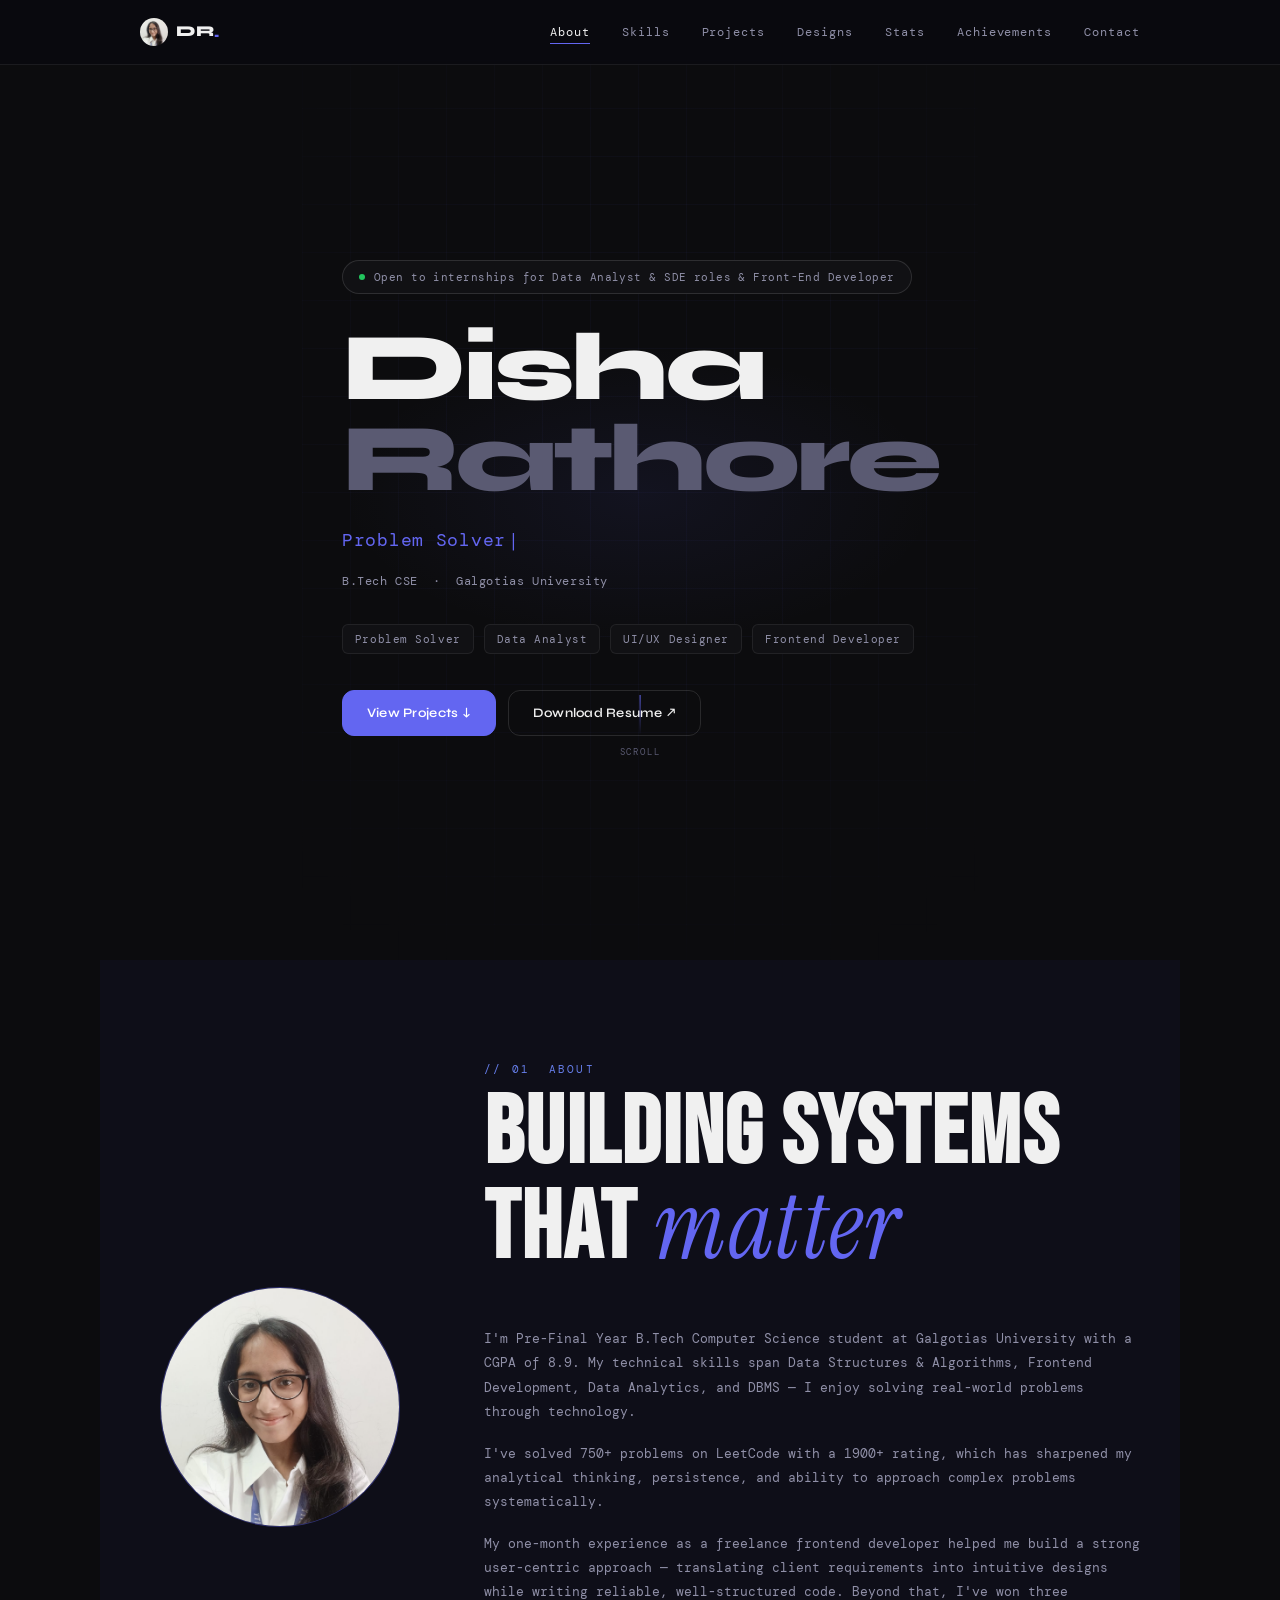
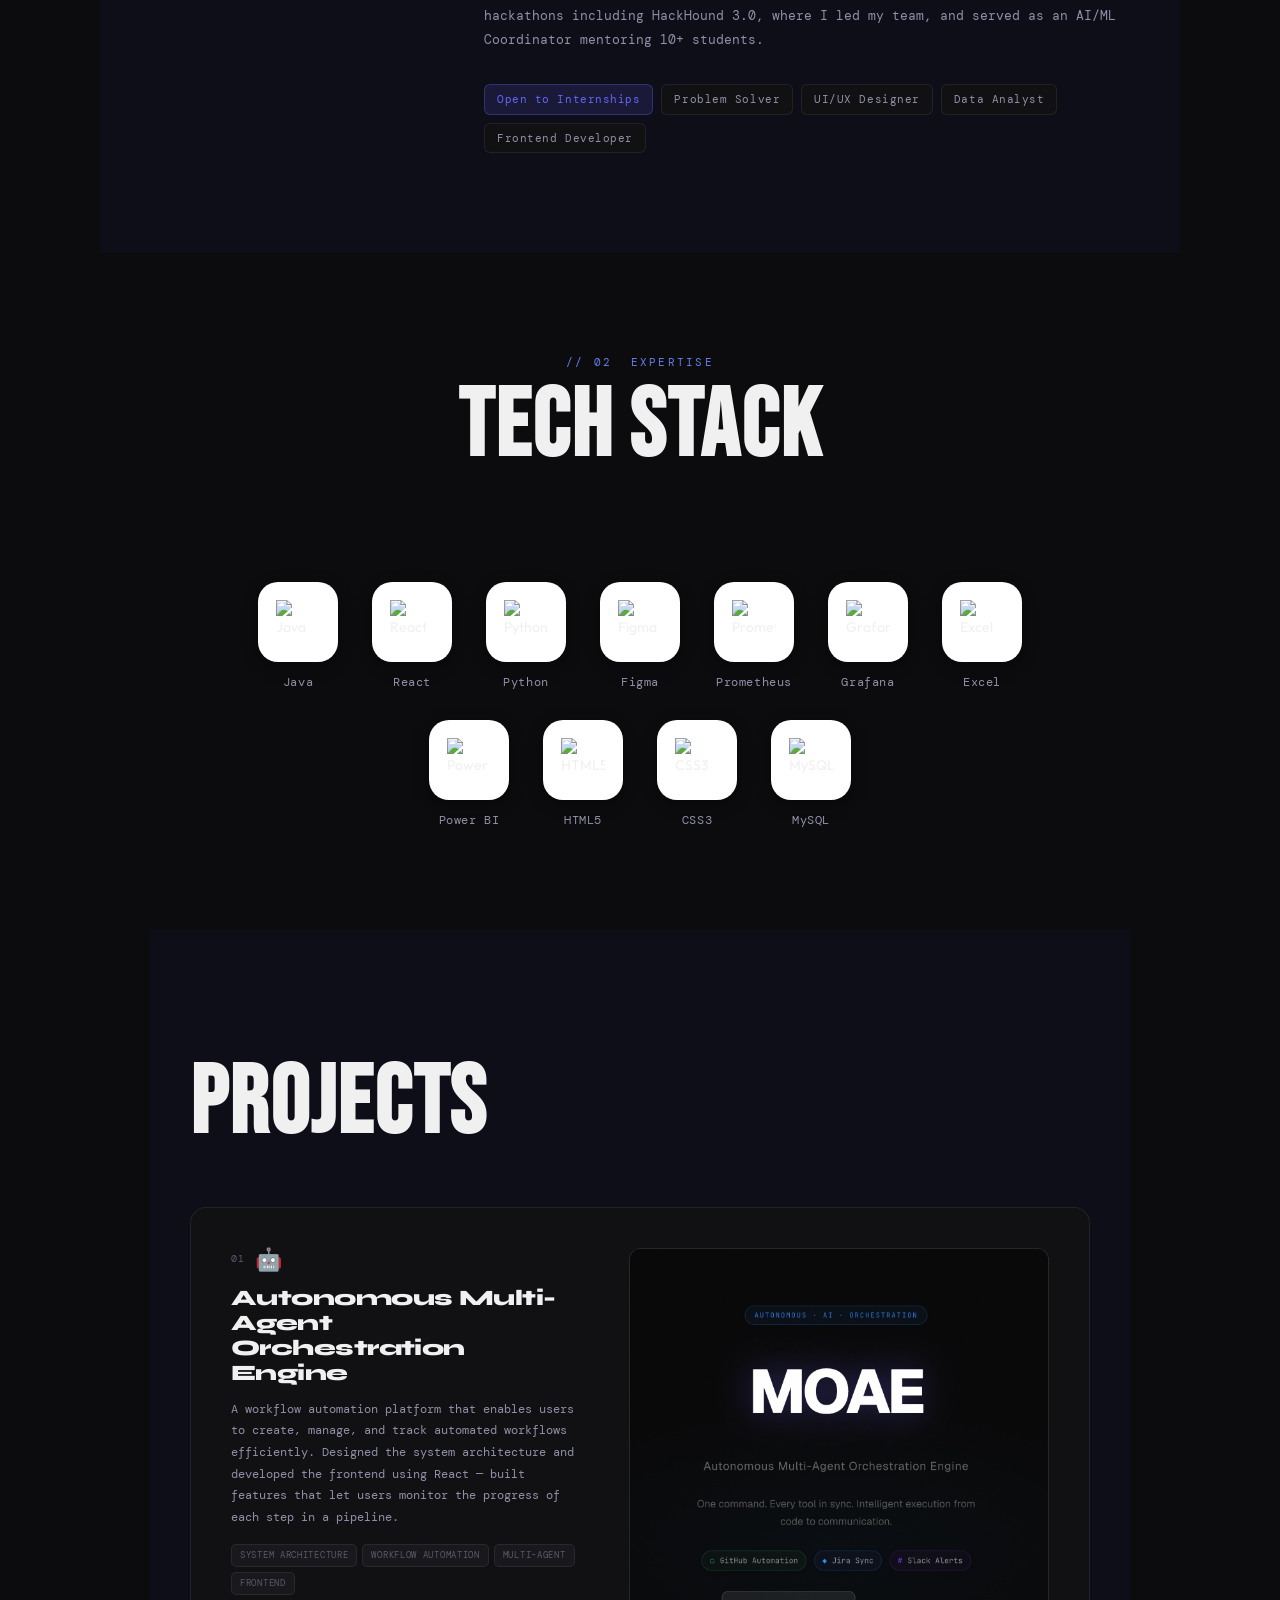
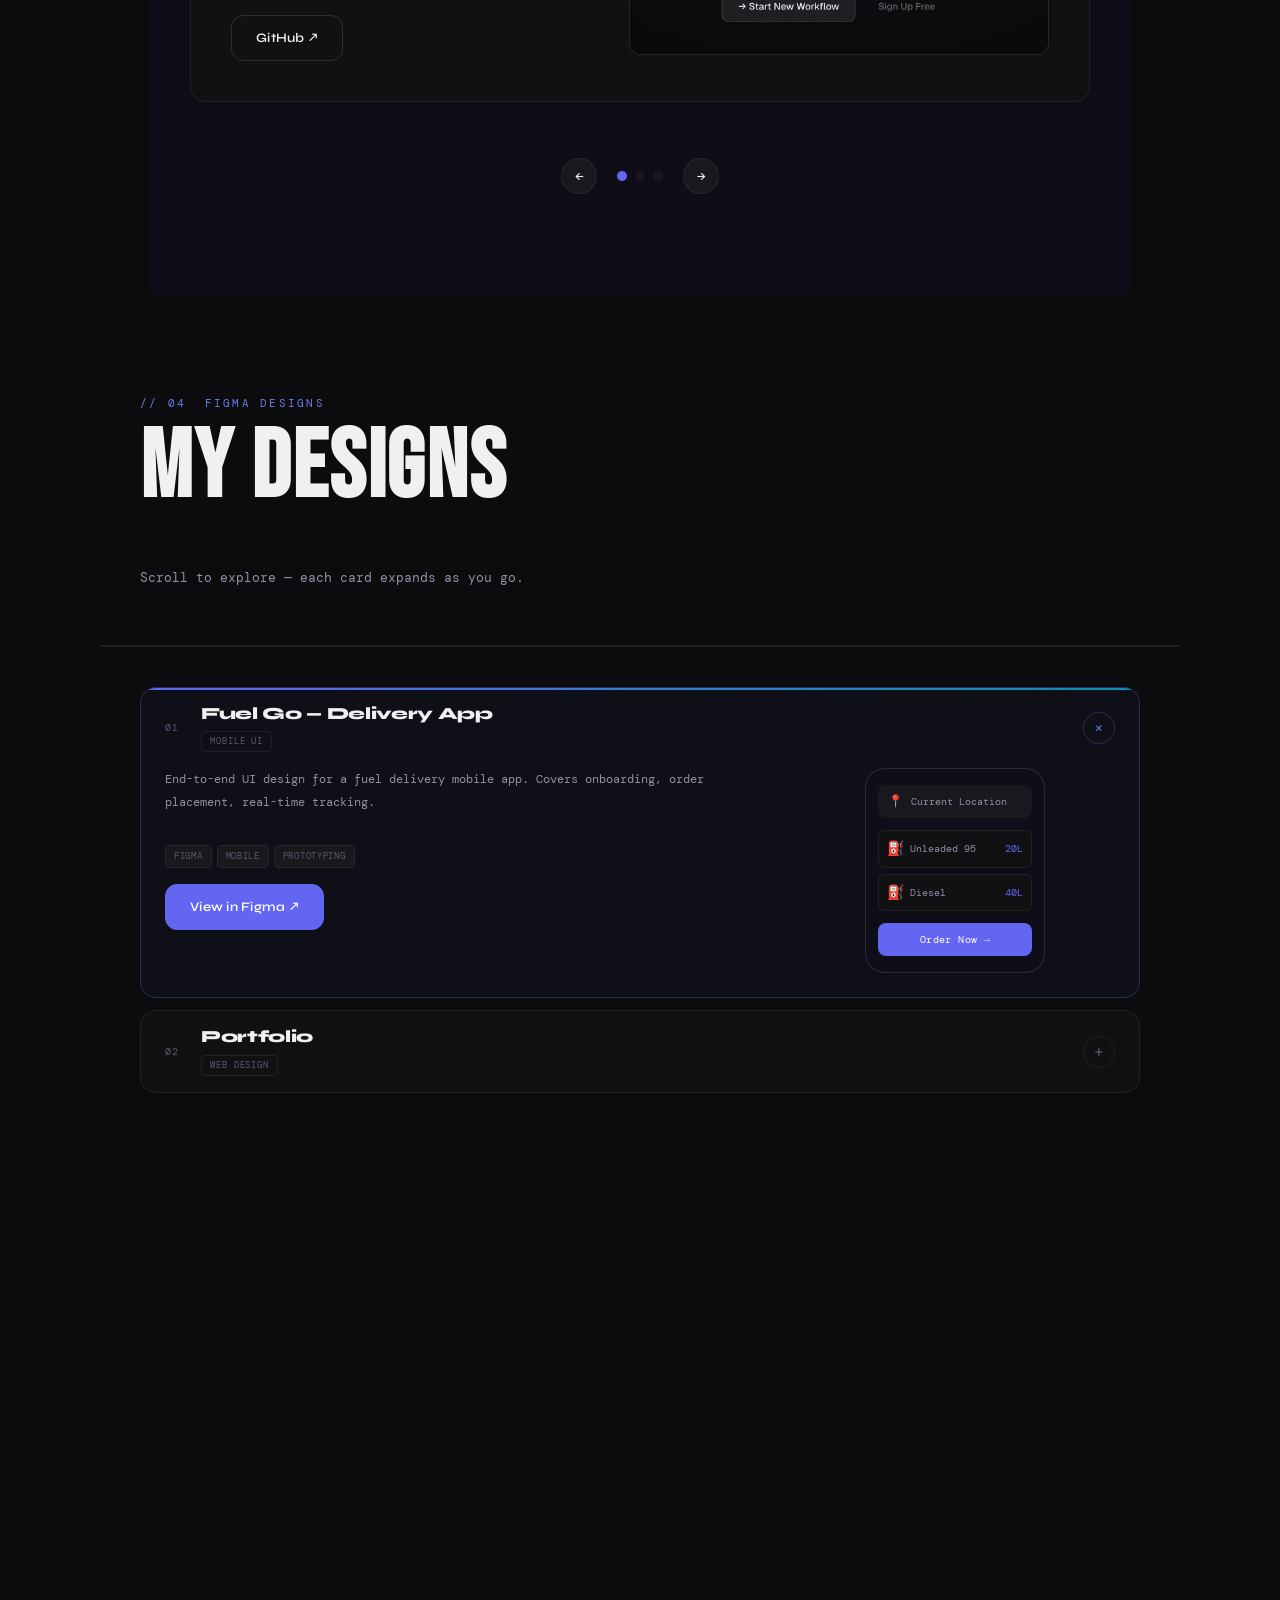
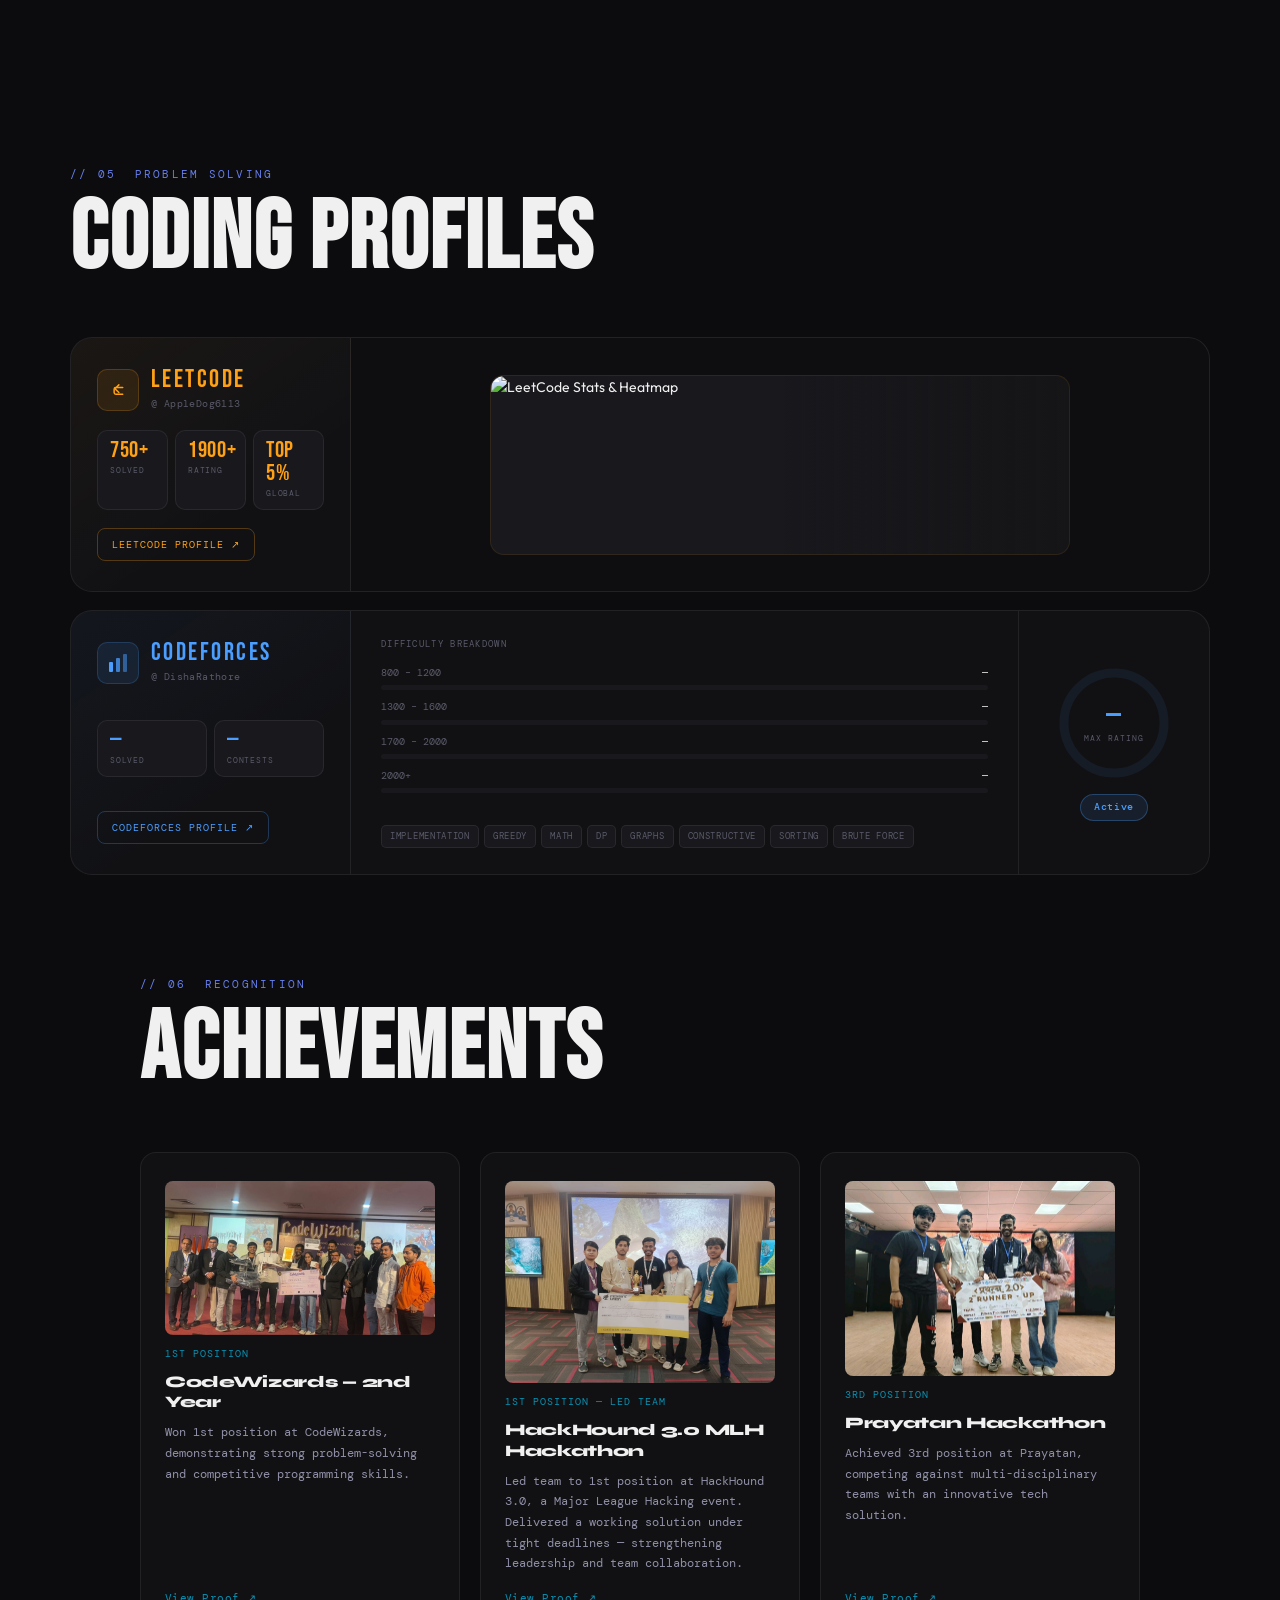
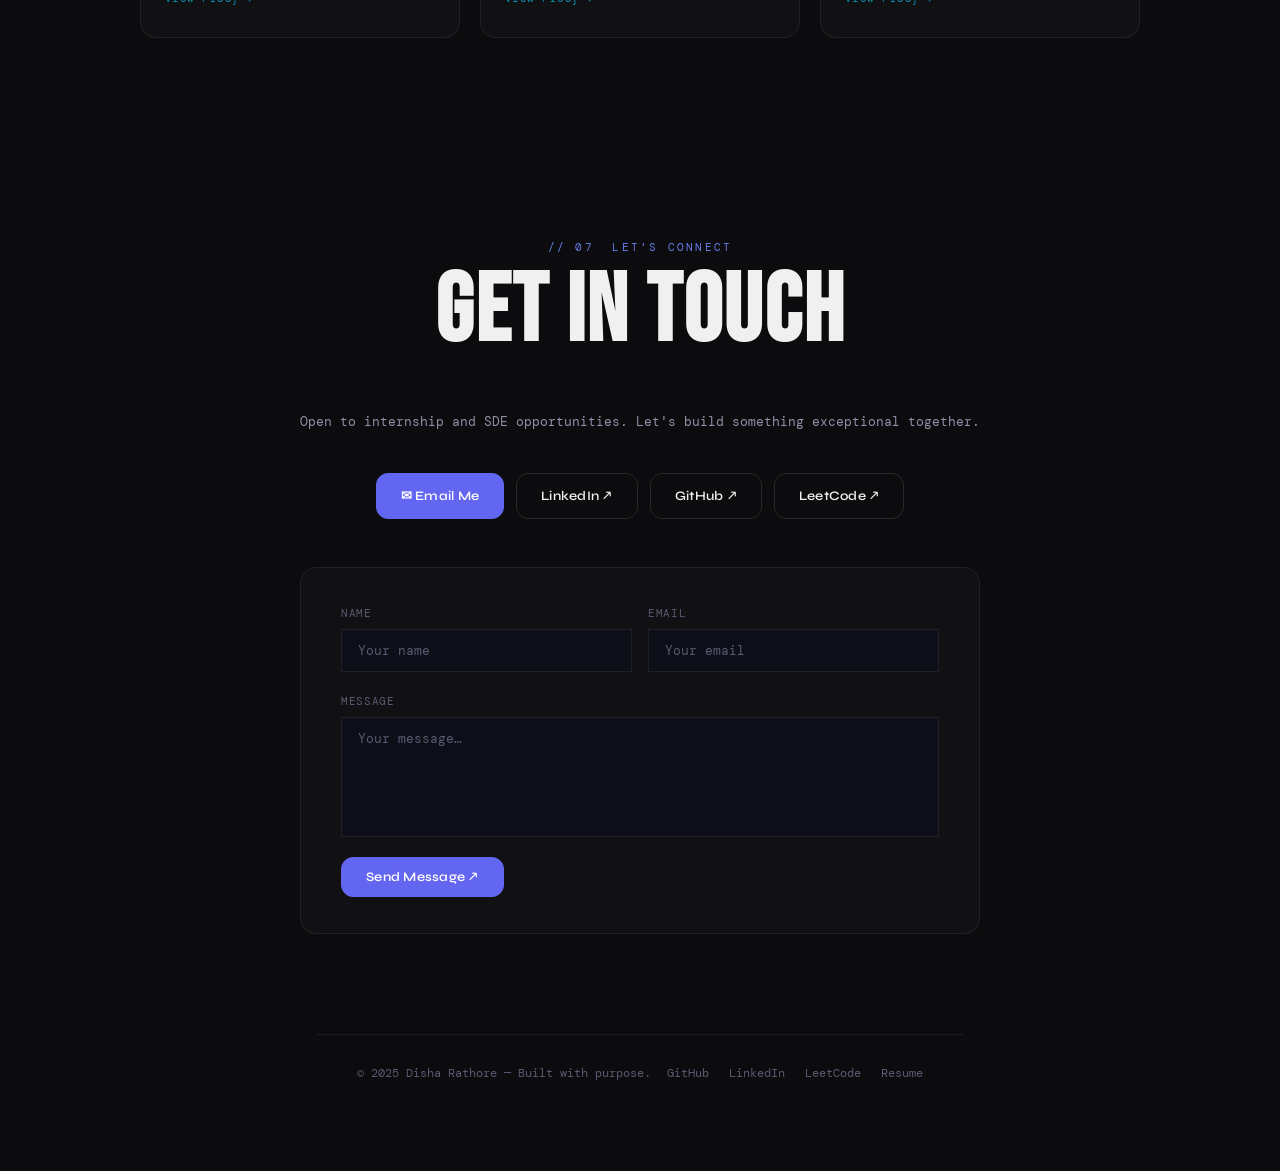
==== commit 832c8c77: "Updated rating and ranking" ====
--- a/index.html
+++ b/index.html
@@ -122,7 +122,7 @@
             and DBMS — I enjoy solving real-world problems through technology.
           </p>
           <p class="about-para fade-up">
-            I've solved 700+ problems on LeetCode with a 1800+ rating, which has sharpened my analytical
+            I've solved 750+ problems on LeetCode with a 1900+ rating, which has sharpened my analytical
             thinking, persistence, and ability to approach complex problems systematically.
           </p>
           <p class="about-para fade-up">
@@ -286,7 +286,7 @@
               <div class="project-featured-info">
                 <div class="project-meta">
                   <span class="project-num">03</span>
-                  <span class="project-icon" aria-hidden="true">📊</span>
+                  <span class="project-icon" aria-hidden="true"></span>
                 </div>
                 <h3 class="project-title">Customer Satisfaction<br>Prediction &amp; Analysis</h3>
                 <p class="project-desc">
@@ -489,11 +489,11 @@
 
         <div class="mini-stats">
           <div class="mini-stat">
-            <div class="mini-stat-num">700+</div>
+            <div class="mini-stat-num">750+</div>
             <div class="mini-stat-label">Solved</div>
           </div>
           <div class="mini-stat">
-            <div class="mini-stat-num">1800+</div>
+            <div class="mini-stat-num">1900+</div>
             <div class="mini-stat-label">Rating</div>
           </div>
           <div class="mini-stat">
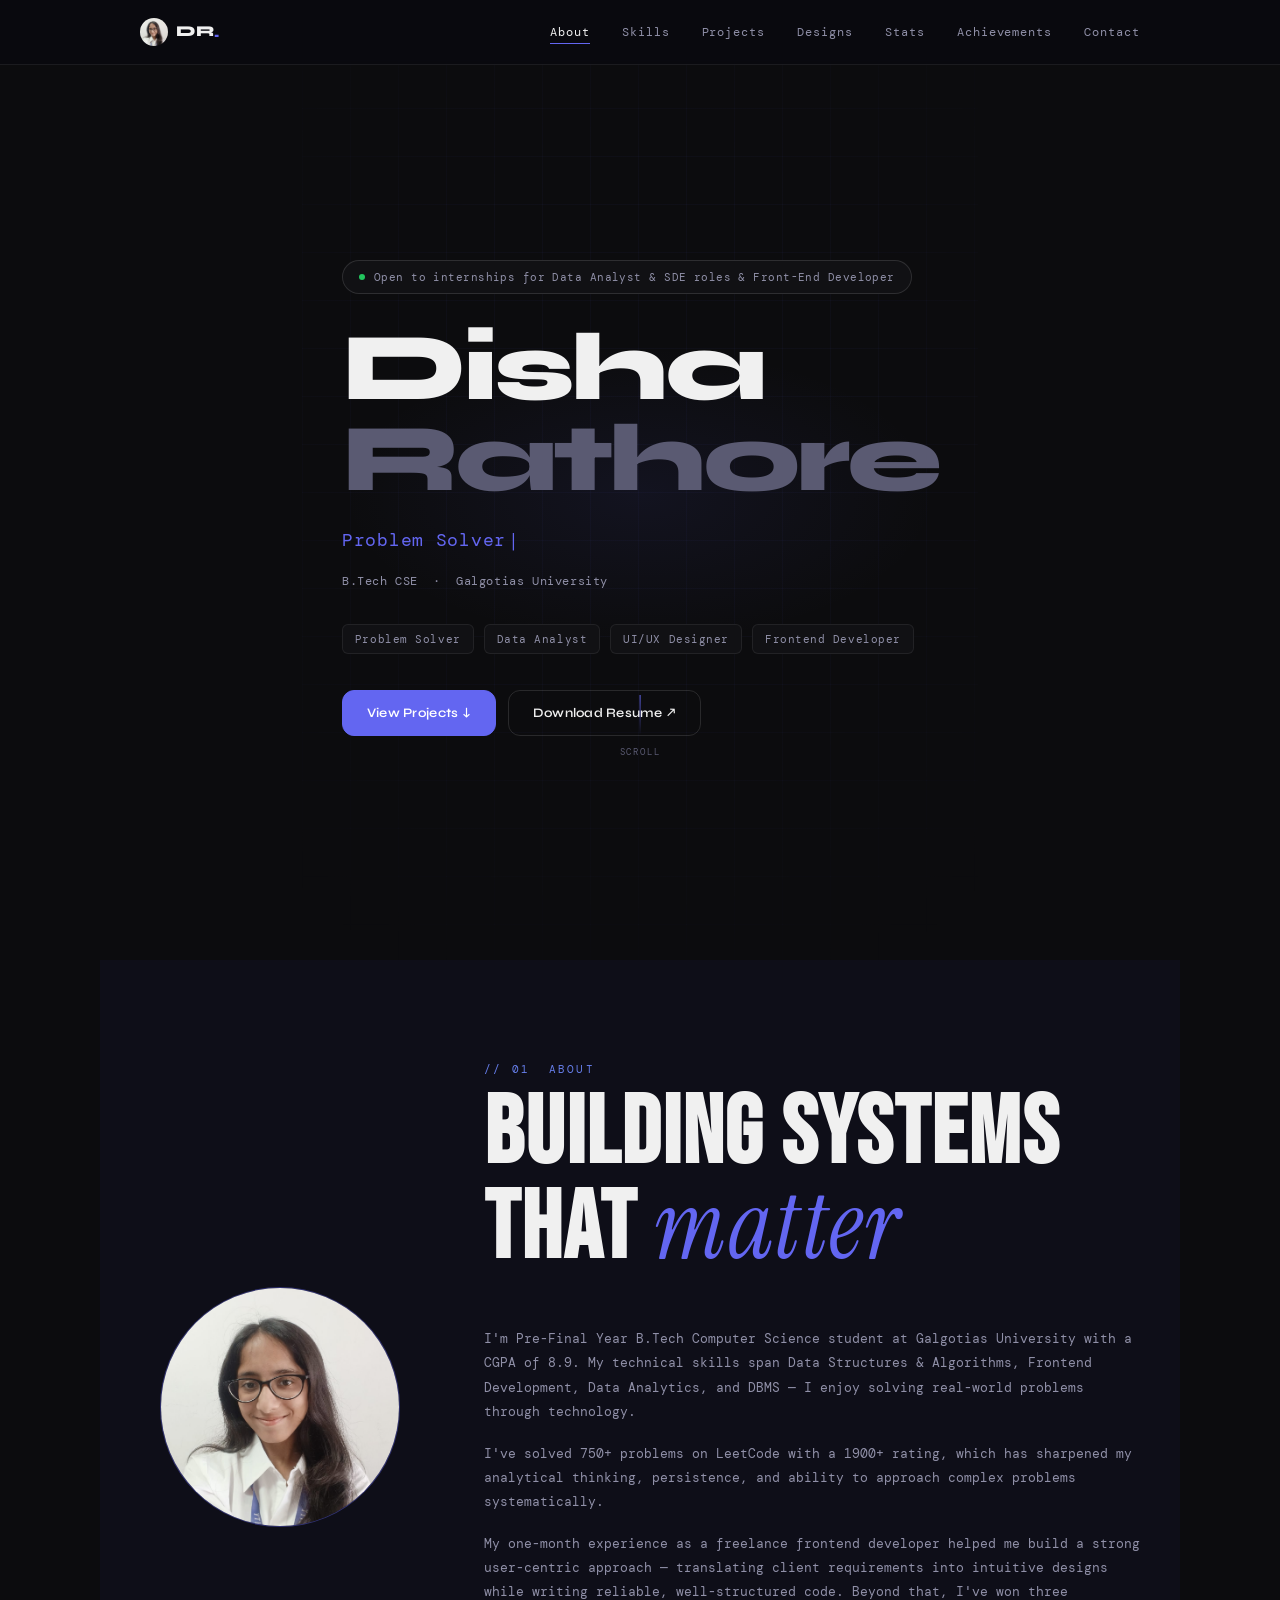
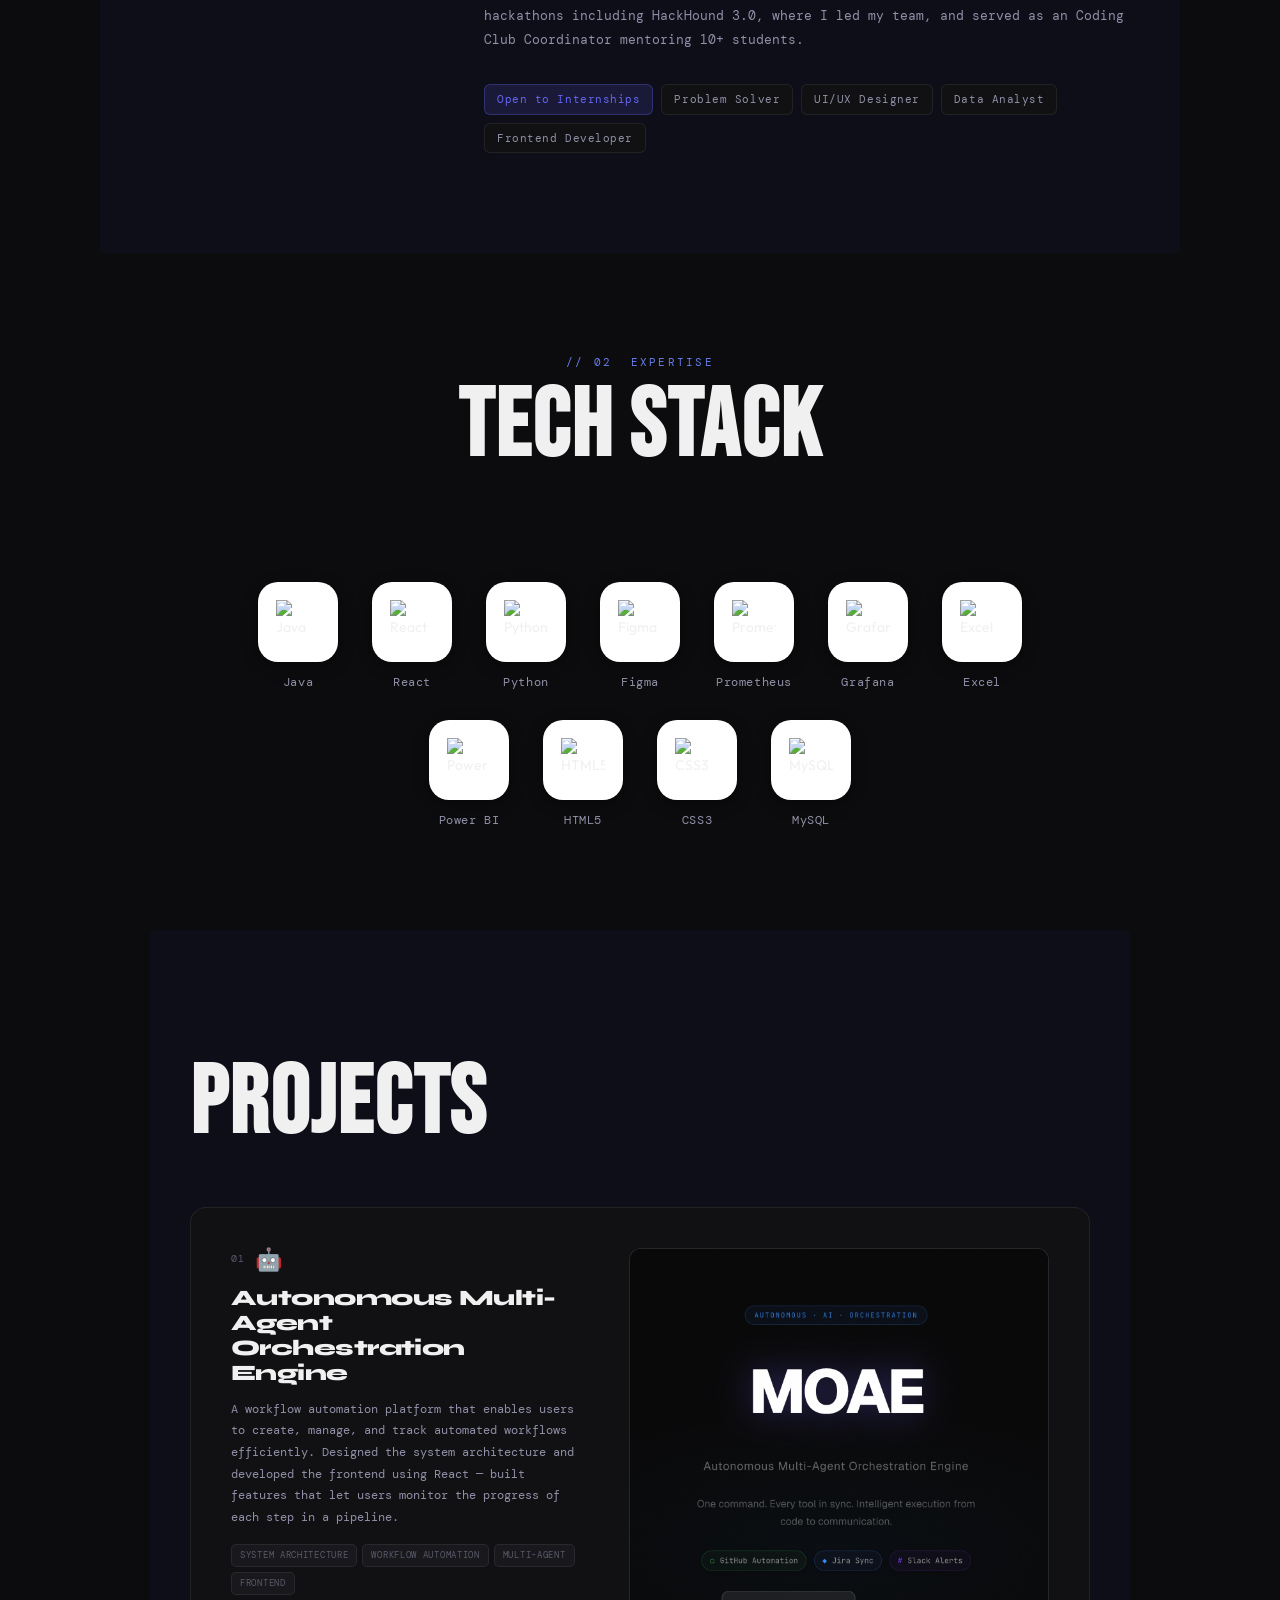
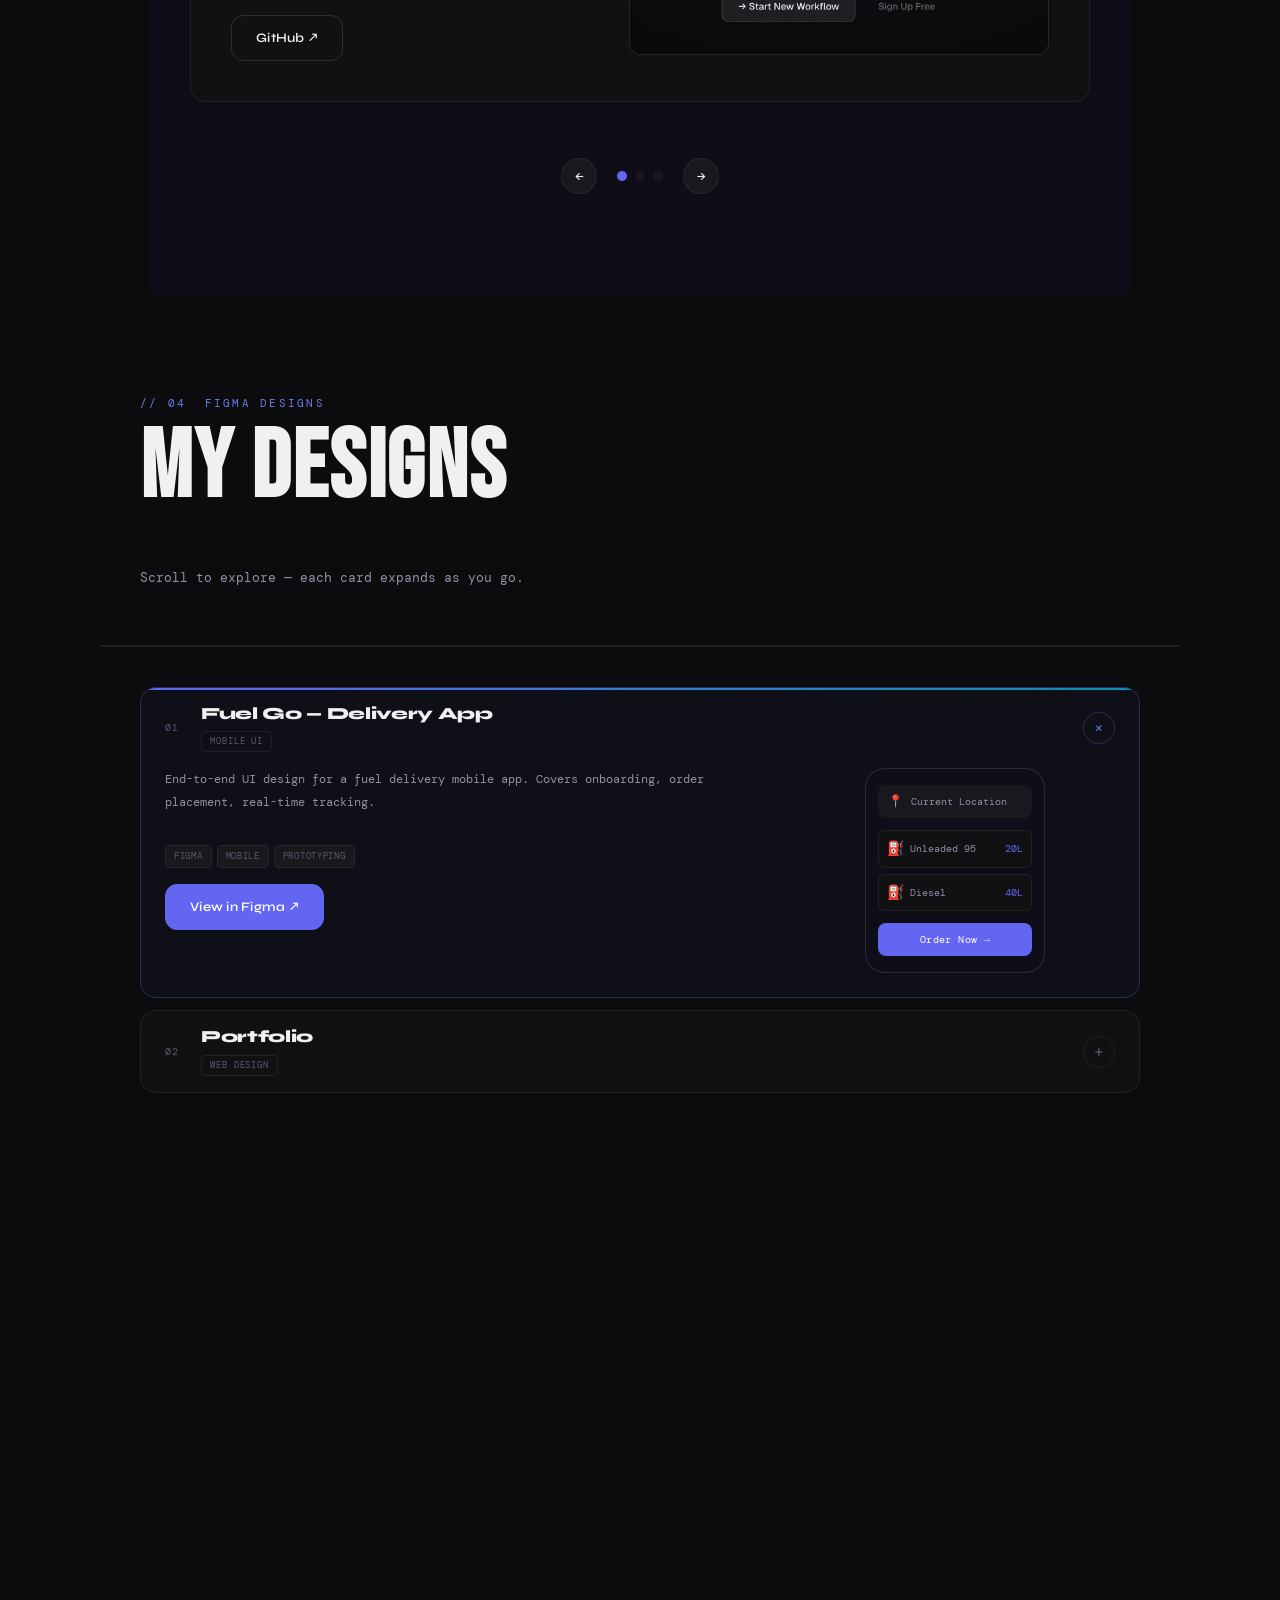
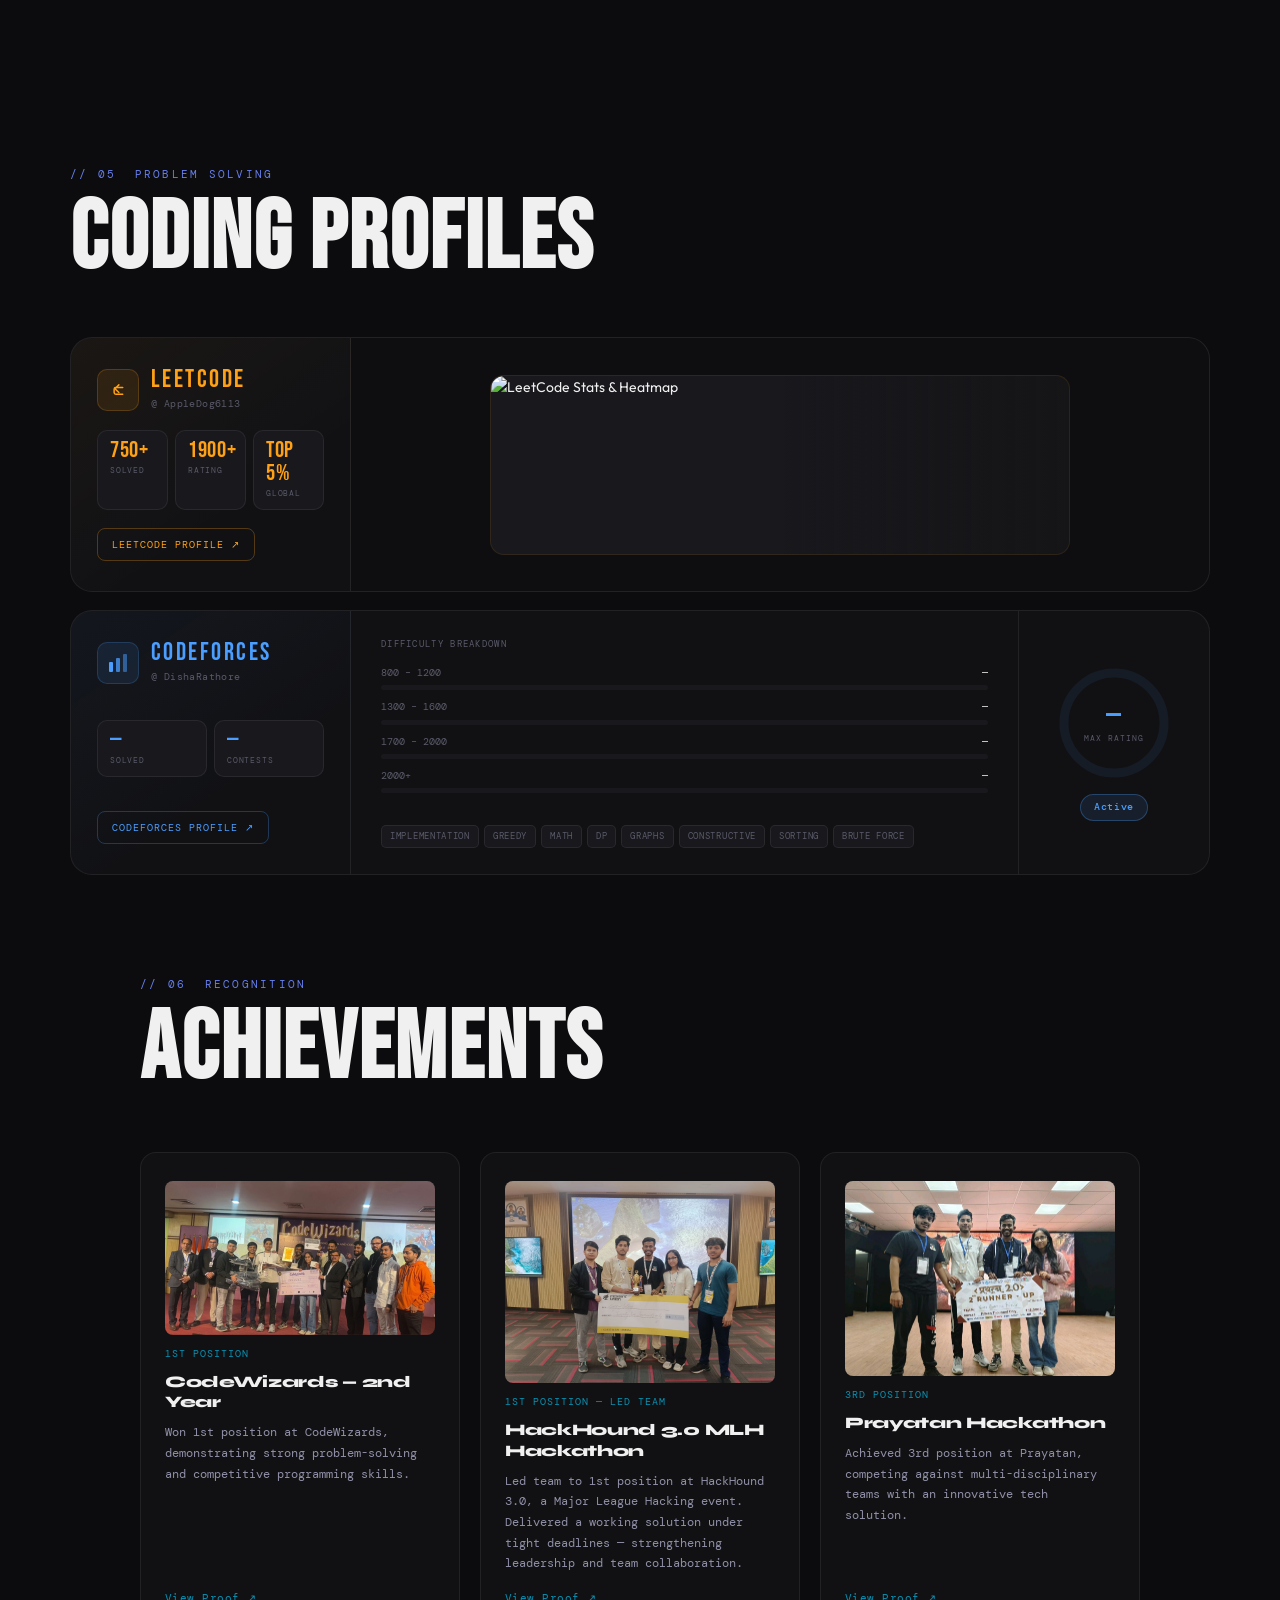
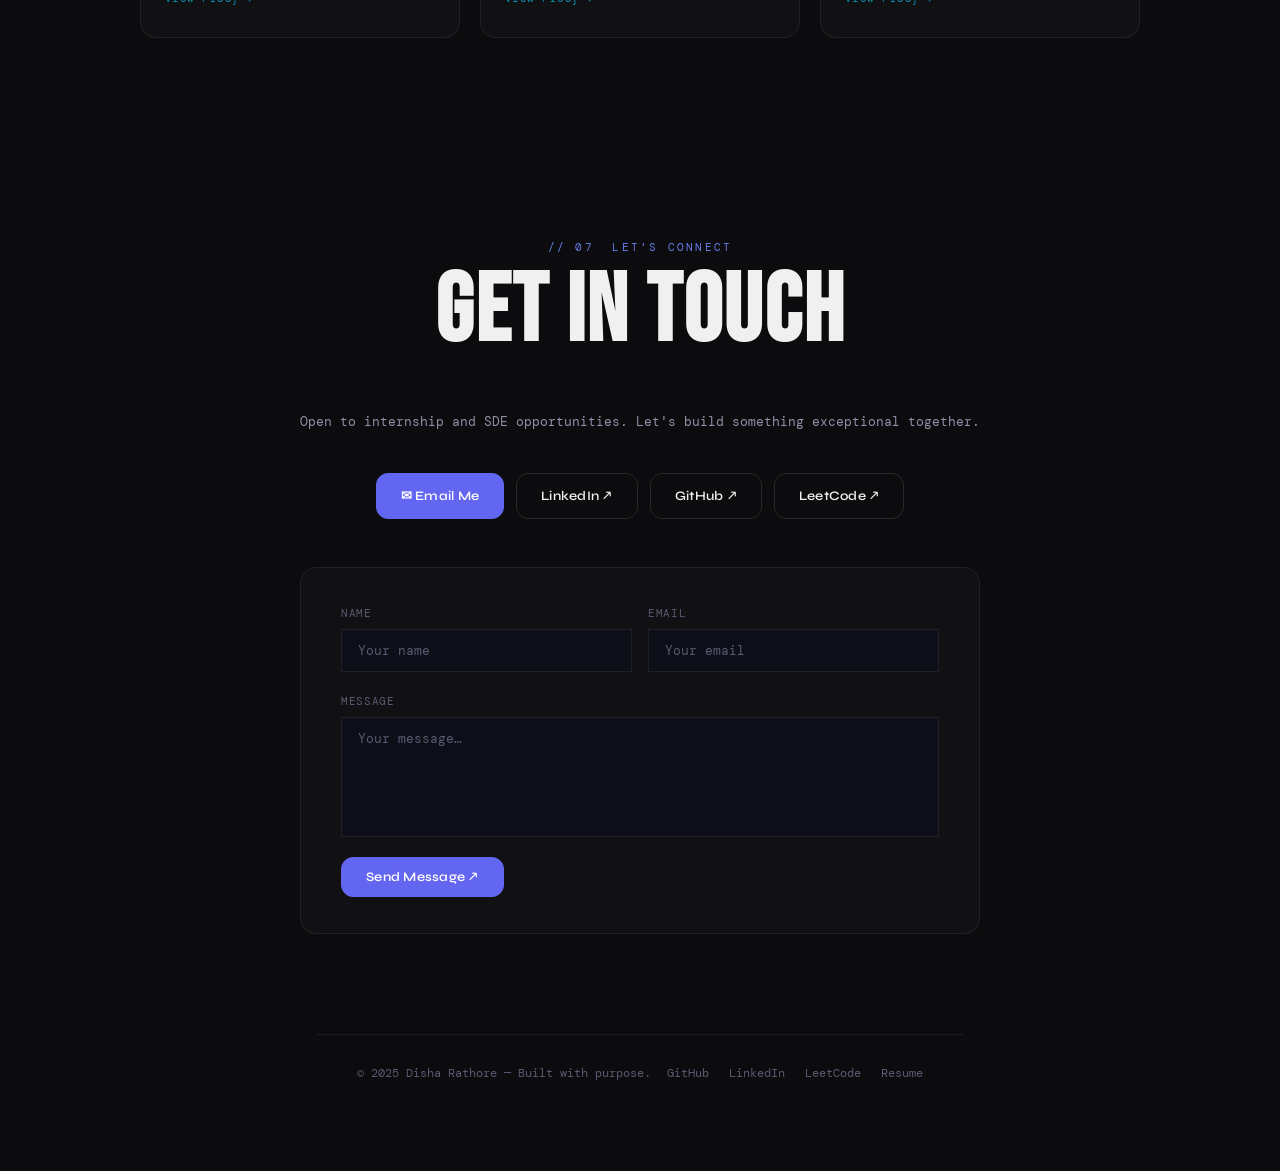
==== commit 5a2ede2d: "Update index.html" ====
--- a/index.html
+++ b/index.html
@@ -83,7 +83,7 @@
       <!-- CTAs -->
       <div class="hero-ctas fade-up">
         <a href="#projects" class="btn btn-primary" id="heroViewProjects">View Projects &#x2193;</a>
-        <a href="#" class="btn btn-ghost" id="heroResume" target="_blank" rel="noopener">Download Resume &#x2197;</a>
+        <a href="Resume.pdf" class="btn btn-ghost" id="heroResume" target="_blank" rel="noopener">Download Resume &#x2197;</a>
       </div>
 
       <!-- Scroll indicator -->
@@ -129,7 +129,7 @@
             My one-month experience as a freelance frontend developer helped me build a strong
             user-centric approach — translating client requirements into intuitive designs while writing
             reliable, well-structured code. Beyond that, I've won three hackathons including HackHound 3.0,
-            where I led my team, and served as an AI/ML Coordinator mentoring 10+ students.
+            where I led my team, and served as an Coding Club Coordinator mentoring 10+ students.
           </p>
 
           <div class="about-badges fade-up" role="list" aria-label="Roles and status">
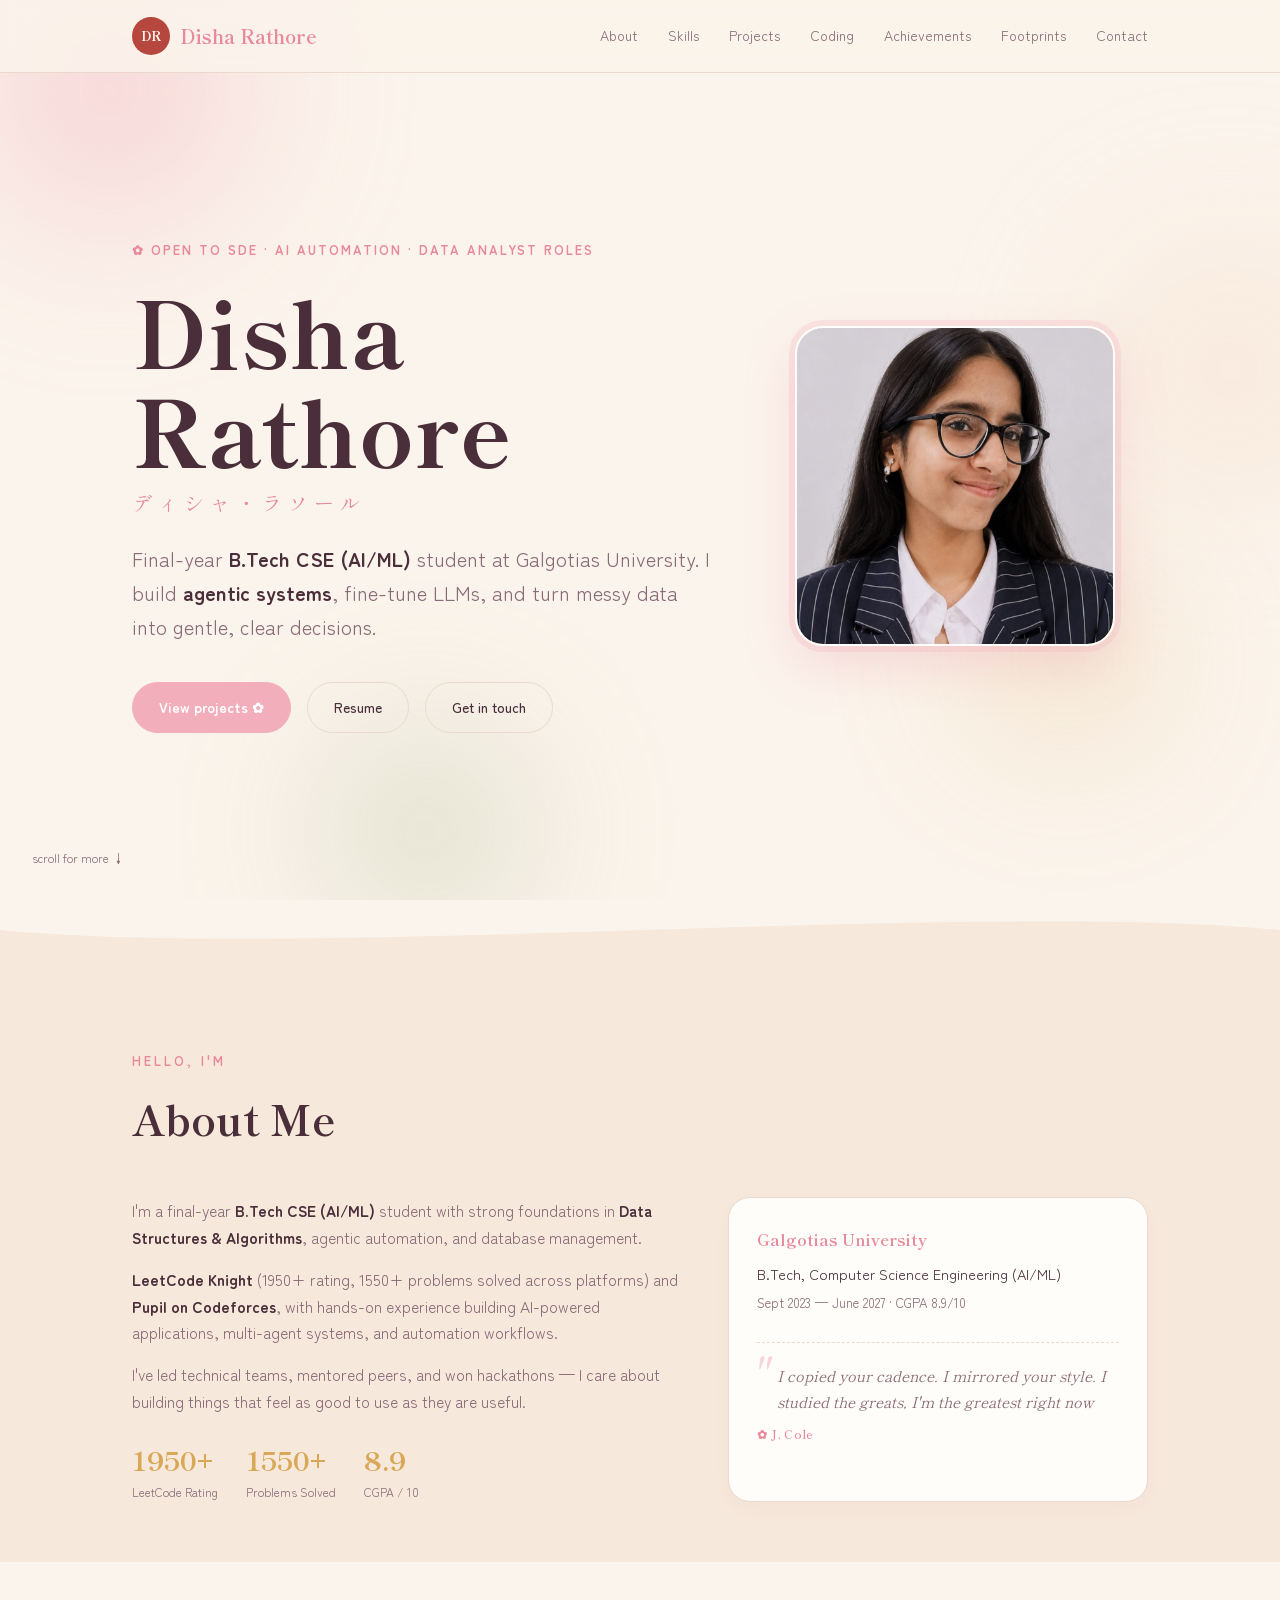
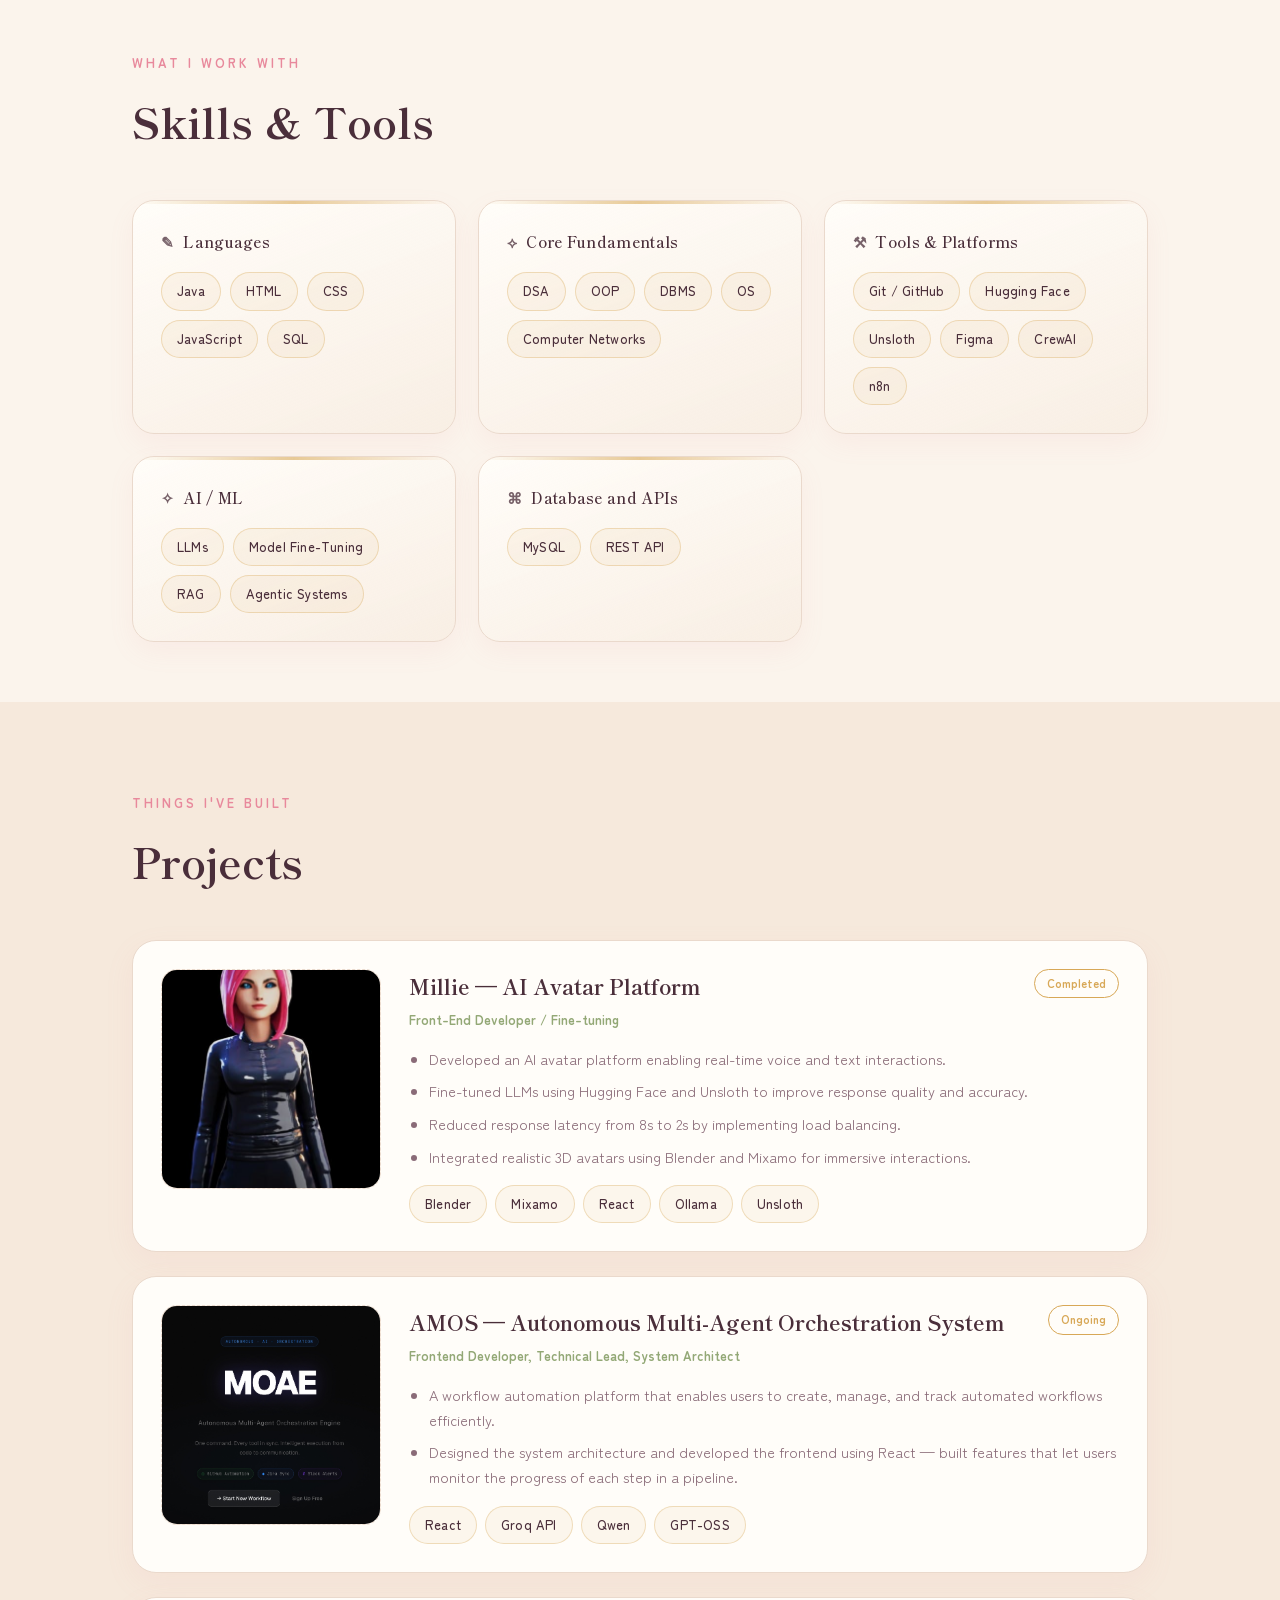
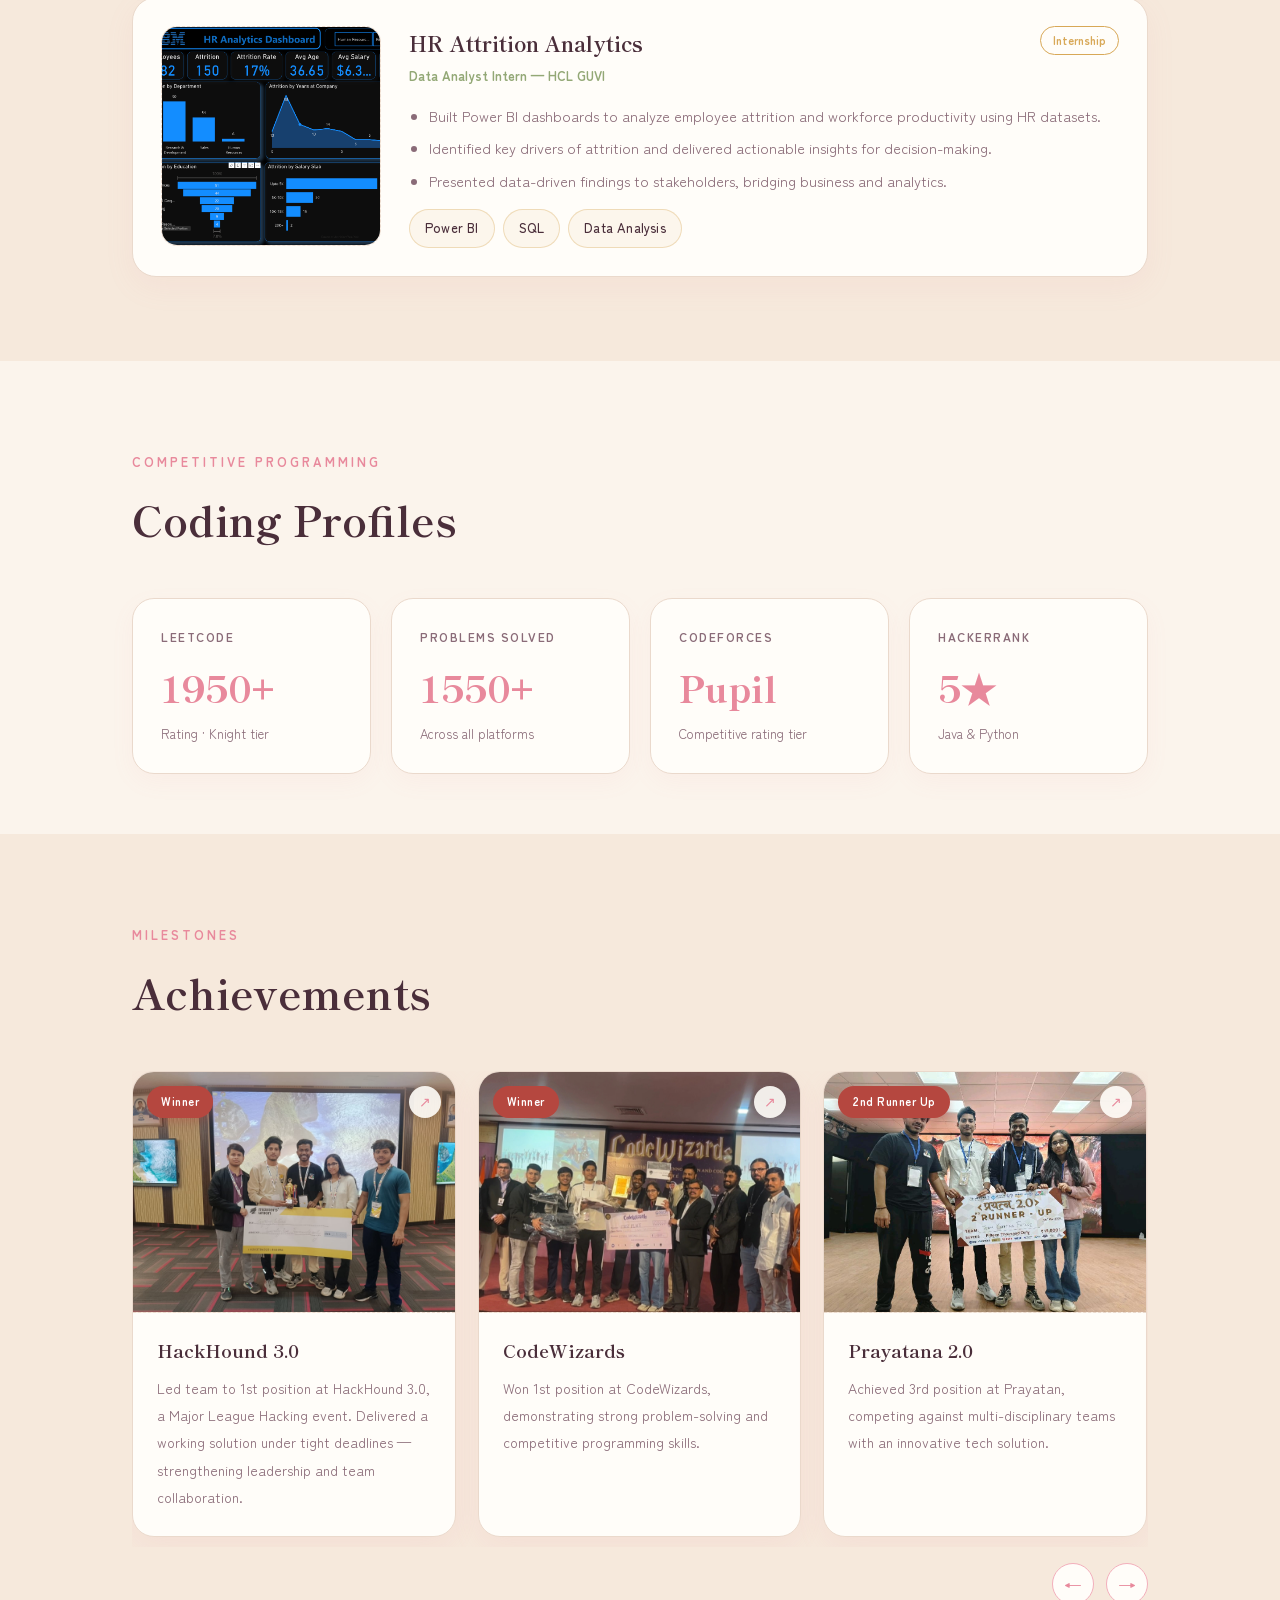
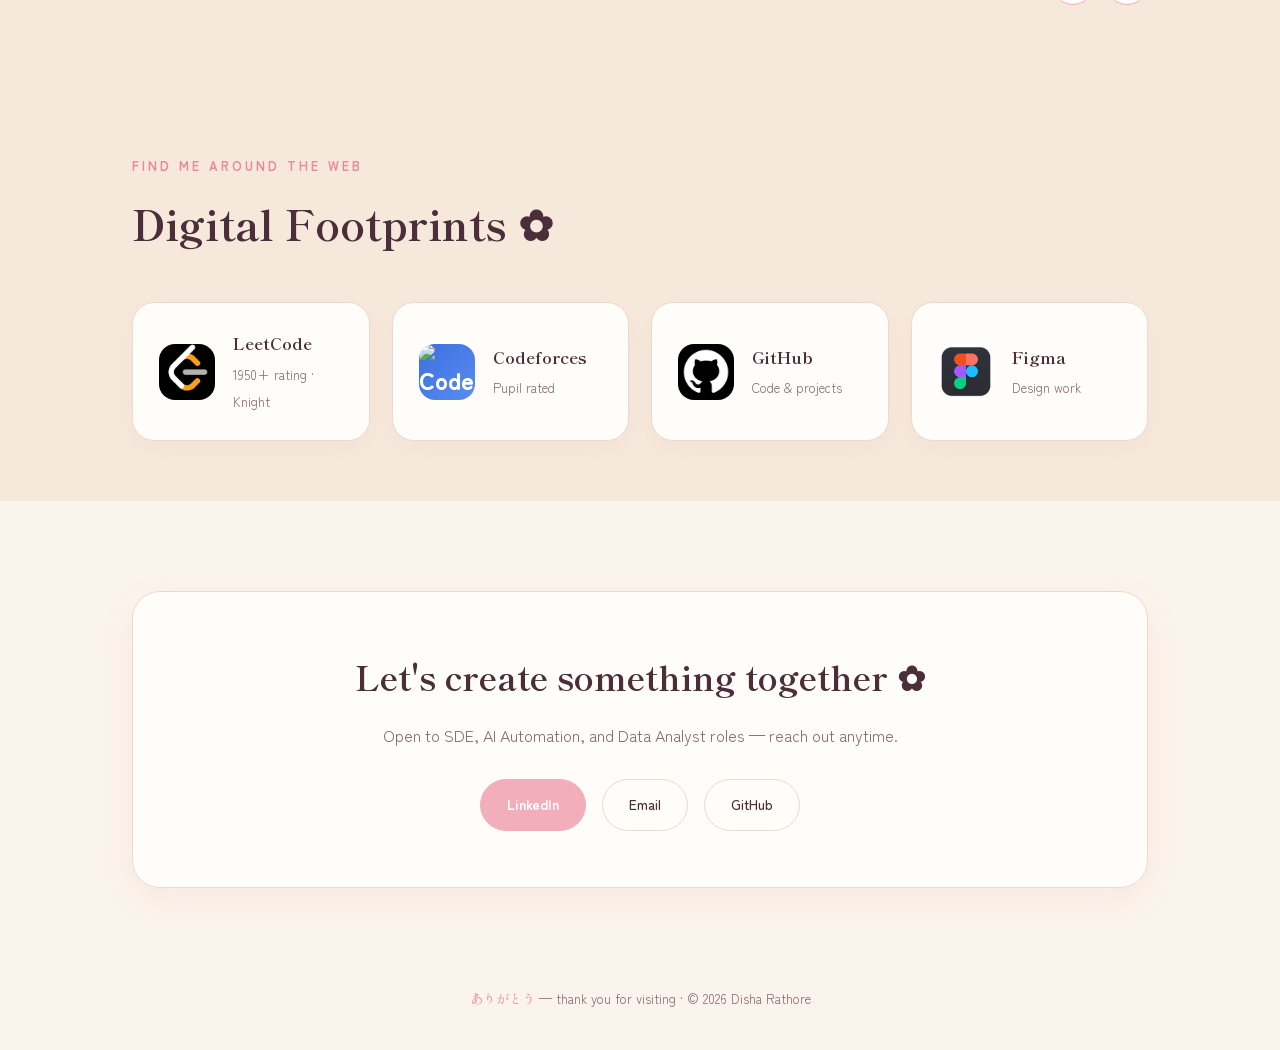
==== commit 8bbf2b02: "changes made" ====
--- a/index.html
+++ b/index.html
@@ -1,1067 +1,658 @@
 <!DOCTYPE html>
 <html lang="en">
 <head>
-  <meta charset="UTF-8" />
-  <meta name="viewport" content="width=device-width, initial-scale=1.0" />
-  <title>Disha Rathore — Software Engineer & UI/UX Designer</title>
-  <meta name="description" content="Portfolio of Disha Rathore — B.Tech CSE student at Galgotias University. Software Engineer, UI/UX Designer, Data Analyst with 700+ LeetCode problems solved." />
-  <meta name="keywords" content="Disha Rathore, Software Engineer, UI/UX Designer, Data Analyst, Front-End Developer, React, Python, LeetCode, Portfolio" />
-  <meta name="author" content="Disha Rathore" />
-
-  <!-- Google Fonts -->
-  <link rel="preconnect" href="https://fonts.googleapis.com" />
-  <link rel="preconnect" href="https://fonts.gstatic.com" crossorigin />
-  <link href="https://fonts.googleapis.com/css2?family=Syne:wght@400;600;700;800&family=DM+Mono:ital,wght@0,300;0,400;0,500;1,400&family=Instrument+Serif:ital@1&display=swap" rel="stylesheet" />
-  <link href="https://fonts.googleapis.com/css2?family=Bebas+Neue&family=DM+Mono:wght@400;500&family=Outfit:wght@300;400;500;600;700&display=swap" rel="stylesheet"/>
-  <link rel="stylesheet" href="style.css" />
+<meta charset="UTF-8">
+<meta name="viewport" content="width=device-width, initial-scale=1.0">
+<title>Disha Rathore — Portfolio</title>
+<link rel="preconnect" href="https://fonts.googleapis.com">
+<link href="https://fonts.googleapis.com/css2?family=Shippori+Mincho:wght@500;600;800&family=Zen+Maru+Gothic:wght@400;500;700&display=swap" rel="stylesheet">
+<style>
+  :root{
+    --bg:#FBF4EC;
+    --bg-soft:#F6E9DC;
+    --panel:#FFFDF9;
+    --ink:#4A2E3A;
+    --ink-soft:#8A6B78;
+    --sakura:#F2AEBB;
+    --sakura-deep:#E8899C;
+    --matcha:#93A876;
+    --gold:#D8A857;
+    --line:#EAD9CC;
+    --seal:#B5473F;
+    --serif:'Shippori Mincho', serif;
+    --sans:'Zen Maru Gothic', sans-serif;
+  }
+  *{box-sizing:border-box; margin:0; padding:0;}
+  html{scroll-behavior:smooth;}
+  body{
+    background:var(--bg);
+    color:var(--ink);
+    font-family:var(--sans);
+    line-height:1.7;
+    overflow-x:hidden;
+  }
+  ::selection{background:var(--sakura); color:var(--ink);}
+  a{color:inherit; text-decoration:none;}
+  img{max-width:100%; display:block;}
+  .wrap{max-width:1080px; margin:0 auto; padding:0 32px;}
+
+  #blobs{position:fixed; inset:0; z-index:0; overflow:hidden; pointer-events:none;}
+  .blob{position:absolute; border-radius:50%; filter:blur(70px); opacity:0.55;}
+  .blob1{width:420px; height:420px; background:radial-gradient(circle, var(--sakura), transparent 70%); top:-120px; left:-100px;}
+  .blob2{width:380px; height:380px; background:radial-gradient(circle, #F6D9C4, transparent 70%); top:20%; right:-140px;}
+  .blob3{width:340px; height:340px; background:radial-gradient(circle, var(--matcha), transparent 70%); bottom:-100px; left:20%; opacity:0.3;}
+  .blob4{width:300px; height:300px; background:radial-gradient(circle, var(--gold), transparent 70%); bottom:10%; right:5%; opacity:0.25;}
+
+  #petals{position:fixed; inset:0; pointer-events:none; z-index:5; overflow:hidden;}
+  .petal{
+    position:absolute; top:-30px; width:14px; height:14px;
+    background:var(--sakura);
+    border-radius:0 60% 0 60%;
+    opacity:0.75;
+    animation:fall linear infinite;
+  }
+  @keyframes fall{
+    0%{transform:translateY(0) translateX(0) rotate(0deg); opacity:0.8;}
+    100%{transform:translateY(110vh) translateX(40px) rotate(280deg); opacity:0.4;}
+  }
+
+  nav{
+    position:fixed; top:0; left:0; right:0; z-index:100;
+    background:rgba(251,244,236,0.85); backdrop-filter:blur(8px);
+    border-bottom:1px solid var(--line);
+  }
+  nav .wrap{display:flex; align-items:center; justify-content:space-between; height:72px;}
+  .logo{font-family:var(--serif); font-weight:700; font-size:19px; color:var(--sakura-deep); display:flex; align-items:center; gap:10px;}
+  .logo .mark{
+    width:38px; height:38px; border-radius:50%; background:var(--seal); color:#FBF4EC;
+    display:flex; align-items:center; justify-content:center; font-family:var(--serif); font-size:13px; font-weight:800;
+    flex-shrink:0; overflow:hidden;
+  }
+  .logo .mark img{width:100%; height:100%; object-fit:cover;}
+  .navlinks{display:flex; gap:30px; font-size:14px; color:var(--ink-soft);}
+  .navlinks a:hover{color:var(--sakura-deep);}
+  @media (max-width:720px){.navlinks{display:none;}}
+
+  header.hero{
+    min-height:100vh; display:flex; flex-direction:column; justify-content:center;
+    padding-top:72px; position:relative; z-index:2;
+  }
+  .hero-grid{display:grid; grid-template-columns:1.2fr 0.8fr; gap:50px; align-items:center;}
+  @media (max-width:800px){.hero-grid{grid-template-columns:1fr;}}
+  .photo-frame{
+    width:100%; max-width:320px; aspect-ratio:1/1; margin:0 auto; position:relative;
+    border-radius:28px; background:linear-gradient(145deg, #FFFDF9, var(--bg-soft));
+    border:2px solid var(--panel); box-shadow:0 0 0 6px rgba(242,174,187,0.25), 0 20px 50px rgba(232,137,156,0.25);
+    display:flex; align-items:center; justify-content:center; overflow:hidden;
+  }
+  .photo-frame::before{
+    content:''; position:absolute; inset:-2px; border-radius:32px; padding:2px;
+    background:conic-gradient(from 0deg, var(--sakura), var(--gold), var(--matcha), var(--sakura));
+    -webkit-mask:linear-gradient(#fff 0 0) content-box, linear-gradient(#fff 0 0);
+    -webkit-mask-composite:xor; mask-composite:exclude; opacity:0.5; animation:spin 10s linear infinite;
+  }
+  @keyframes spin{to{transform:rotate(360deg);}}
+  .photo-frame img{width:100%; height:100%; object-fit:cover; border-radius:26px; position:relative; z-index:1;}
+  .photo-frame .placeholder-text{
+    text-align:center; color:var(--ink-soft); font-size:13px; padding:20px; z-index:1;
+  }
+  .photo-frame .placeholder-text .icon{font-size:34px; display:block; margin-bottom:10px;}
+  .eyebrow{
+    font-size:13px; letter-spacing:2px; color:var(--sakura-deep); text-transform:uppercase;
+    margin-bottom:18px; font-weight:700;
+  }
+  h1.name{
+    font-family:var(--serif); font-weight:800; letter-spacing:1px;
+    font-size:clamp(42px,8vw,92px); line-height:1.08; margin-bottom:8px; color:var(--ink);
+  }
+  .name-jp{ font-family:var(--serif); font-size:clamp(15px,2vw,20px); color:var(--sakura-deep); letter-spacing:6px; margin-bottom:22px;}
+  .role-line{
+    font-size:clamp(16px,2.2vw,20px); color:var(--ink-soft); max-width:600px; margin-bottom:38px;
+  }
+  .role-line b{color:var(--ink); font-weight:700;}
+
+  .hero-cta{display:flex; gap:16px; flex-wrap:wrap;}
+  .btn{
+    font-family:var(--sans); font-size:14px; font-weight:500; padding:13px 26px; border-radius:30px;
+    border:1.5px solid var(--sakura); transition:all .25s ease; display:inline-block;
+  }
+  .btn.primary{background:var(--sakura); color:#fff; font-weight:700;}
+  .btn.primary:hover{background:var(--sakura-deep); border-color:var(--sakura-deep);}
+  .btn.ghost{border-color:var(--line); color:var(--ink);}
+  .btn.ghost:hover{border-color:var(--sakura); color:var(--sakura-deep);}
+
+  .scroll-hint{position:absolute; bottom:32px; left:32px; font-size:12px; color:var(--ink-soft);}
+
+  .wave{ width:100%; height:60px; display:block; }
+
+  section{padding:90px 0 60px; position:relative; z-index:2; overflow:hidden;}
+  .sec-label{font-size:13px; letter-spacing:3px; color:var(--sakura-deep); text-transform:uppercase; margin-bottom:10px; font-weight:700;}
+  .sec-title{font-family:var(--serif); font-weight:700; font-size:clamp(28px,4vw,42px); margin-bottom:44px; color:var(--ink);}
+
+  .about-grid{display:grid; grid-template-columns:1.3fr 1fr; gap:50px;}
+  @media (max-width:800px){.about-grid{grid-template-columns:1fr;}}
+  .about-text p{color:var(--ink-soft); margin-bottom:16px; font-size:15.5px;}
+  .about-text b{color:var(--ink);}
+  .edu-card{
+    background:var(--panel); border:1.5px solid var(--line); border-radius:22px; padding:28px;
+    box-shadow:0 8px 24px rgba(232,137,156,0.08);
+  }
+  .edu-card .school{font-family:var(--serif); font-weight:700; color:var(--sakura-deep); font-size:16px; margin-bottom:8px;}
+  .edu-card .degree{font-size:14.5px; margin-bottom:6px;}
+  .edu-card .meta{color:var(--ink-soft); font-size:13px;}
+
+  .edu-quote{
+    margin-top:28px; padding-top:20px; border-top:1px dashed var(--line);
+    font-family:var(--serif); font-style:italic; font-size:15px; color:var(--ink-soft); line-height:1.7;
+    position:relative;
+  }
+  .edu-quote::before{
+    content:'"'; font-size:40px; color:var(--sakura); position:absolute; top:-6px; left:-6px; opacity:0.5; font-family:var(--serif);
+  }
+  .edu-quote-text{padding-left:20px; display:block;}
+  .edu-quote-source{display:block; margin-top:10px; font-size:12px; font-style:normal; color:var(--sakura-deep); font-weight:600; letter-spacing:0.3px;}
+  .edu-quote-source .flower{margin-right:4px;}
+
+  .stat-row{display:flex; gap:28px; margin-top:24px; flex-wrap:wrap;}
+  .stat .num{font-family:var(--serif); font-size:26px; font-weight:800; color:var(--gold);}
+  .stat .lbl{font-size:12px; color:var(--ink-soft);}
+
+  .skill-groups{display:grid; grid-template-columns:repeat(auto-fit,minmax(240px,1fr)); gap:22px;}
+  .skill-card{
+    background:linear-gradient(160deg, rgba(255,253,249,0.95), rgba(246,233,220,0.5));
+    border:1.5px solid var(--line); border-radius:22px; padding:28px;
+    box-shadow:0 10px 26px rgba(232,137,156,0.08); transition:transform .35s ease, box-shadow .35s ease;
+    position:relative; overflow:hidden;
+  }
+  .skill-card::after{
+    content:''; position:absolute; top:0; left:0; right:0; height:3px;
+    background:linear-gradient(90deg, transparent, var(--gold), transparent);
+    opacity:0.6;
+  }
+  .skill-card:hover{transform:translateY(-5px); box-shadow:0 18px 36px rgba(232,137,156,0.16);}
+  .skill-card h4{
+    font-family:var(--serif); font-size:15px; color:var(--ink); text-transform:none; letter-spacing:0.3px;
+    margin-bottom:18px; font-weight:600; display:flex; align-items:center; gap:9px;
+  }
+  .skill-card h4 .cat-icon{font-size:15px; opacity:0.75;}
+  .chip-row{display:flex; flex-wrap:wrap; gap:9px;}
+  .chip{
+    font-size:13px; padding:7px 15px; border-radius:20px; color:var(--ink); font-weight:500;
+    background:rgba(216,168,87,0.08); border:1px solid rgba(216,168,87,0.35);
+    transition:all .25s ease; letter-spacing:0.2px;
+  }
+  .chip:hover{background:rgba(216,168,87,0.18); border-color:var(--gold); transform:translateY(-2px);}
+
+  .proj{
+    border:1.5px solid var(--line); border-radius:24px; padding:28px; margin-bottom:24px;
+    background:var(--panel); transition:all .3s ease; box-shadow:0 10px 30px rgba(232,137,156,0.08);
+    display:flex; gap:28px; align-items:flex-start; flex-wrap:wrap;
+  }
+  .proj:hover{border-color:var(--sakura); transform:translateY(-5px); box-shadow:0 16px 40px rgba(232,137,156,0.18);}
+  .proj-img{
+    width:220px; aspect-ratio:1/1; flex-shrink:0; border-radius:16px;
+    background:linear-gradient(135deg, var(--bg-soft), var(--panel));
+    border:1.5px dashed var(--line); display:flex; align-items:center; justify-content:center;
+    color:var(--ink-soft); font-size:13px; text-align:center; overflow:hidden;
+  }
+  .proj-img img{width:100%; height:100%; object-fit:cover;}
+  .proj-content{flex:1 1 300px; min-width:0; max-width:100%;}
+  @media (max-width:700px){
+    .proj{flex-direction:column;}
+    .proj-img{width:100%; max-width:280px; margin:0 auto;}
+    .proj-content{flex-basis:100%;}
+  }
+  .proj-img .icon{font-size:26px; display:block; margin-bottom:8px;}
+  .proj-head{display:flex; justify-content:space-between; align-items:flex-start; flex-wrap:wrap; gap:12px; margin-bottom:16px;}
+  .proj-title{font-family:var(--serif); font-size:21px; font-weight:700; color:var(--ink); word-break:break-word;}
+  .proj-role{font-size:13px; color:var(--matcha); font-weight:700; margin-top:4px;}
+  .proj-status{font-size:11.5px; color:var(--gold); border:1.5px solid var(--gold); padding:4px 12px; border-radius:20px; height:fit-content; font-weight:700; white-space:nowrap;}
+  .proj ul{margin-left:20px; color:var(--ink-soft); font-size:14.5px;}
+  .proj ul li{margin-bottom:8px;}
+  .proj-stack{margin-top:16px; display:flex; gap:8px; flex-wrap:wrap;}
+
+  .cp-grid{display:grid; grid-template-columns:repeat(auto-fit,minmax(200px,1fr)); gap:20px;}
+  .cp-card{
+    background:var(--panel); border:1.5px solid var(--line); border-radius:22px; padding:28px; text-align:left;
+    box-shadow:0 8px 24px rgba(232,137,156,0.06);
+  }
+  .cp-card .platform{font-size:12px; color:var(--ink-soft); text-transform:uppercase; letter-spacing:1.5px; font-weight:700;}
+  .cp-card .big{font-family:var(--serif); font-size:36px; font-weight:800; color:var(--sakura-deep); margin:10px 0 4px;}
+  .cp-card .sub{font-size:13px; color:var(--ink-soft);}
+  
+  .ach-carousel-wrap{position:relative;}
+  .ach-grid{
+    display:flex; gap:22px; overflow-x:auto; scroll-snap-type:x mandatory;
+    padding-bottom:10px; scrollbar-width:thin; scrollbar-color:var(--sakura) transparent;
+  }
+  .ach-grid::-webkit-scrollbar{height:8px;}
+  .ach-grid::-webkit-scrollbar-thumb{background:var(--sakura); border-radius:10px;}
+  .ach-grid::-webkit-scrollbar-track{background:var(--bg-soft);}
+  .ach-card{
+    background:var(--panel); border:1.5px solid var(--line); border-radius:22px; overflow:hidden;
+    box-shadow:0 10px 28px rgba(232,137,156,0.1); transition:all .3s ease; display:flex; flex-direction:column;
+    flex:0 0 calc(33.333% - 15px); min-width:260px; scroll-snap-align:start; color:inherit; cursor:pointer;
+  }
+  @media (max-width:900px){.ach-card{flex:0 0 calc(70% - 12px);}}
+  @media (max-width:560px){.ach-card{flex:0 0 85%;}}
+  .ach-card:hover{transform:translateY(-6px); box-shadow:0 20px 40px rgba(232,137,156,0.22); border-color:var(--sakura);}
+  .ach-photo{
+    width:100%; aspect-ratio:4/3; position:relative; background:linear-gradient(135deg, var(--bg-soft), var(--panel));
+    display:flex; align-items:center; justify-content:center; font-size:44px; color:var(--ink-soft); overflow:hidden;
+    border-bottom:1.5px dashed var(--line); flex-shrink:0;
+  }
+  .ach-photo img{width:100%; height:100%; object-fit:cover;}
+  .ach-badge{
+    position:absolute; top:14px; left:14px; font-size:11.5px; color:#fff; background:var(--seal);
+    padding:6px 14px; border-radius:20px; font-weight:700; letter-spacing:0.5px; box-shadow:0 4px 10px rgba(181,71,63,0.35);
+  }
+  .ach-link-icon{
+    position:absolute; top:14px; right:14px; width:32px; height:32px; border-radius:50%;
+    background:rgba(255,253,249,0.9); display:flex; align-items:center; justify-content:center;
+    font-size:14px; color:var(--sakura-deep); box-shadow:0 4px 10px rgba(0,0,0,0.1);
+  }
+  .ach-card-body{padding:22px 24px 26px;}
+  .ach-card-body b{display:block; font-size:18px; font-family:var(--serif); margin-bottom:8px; color:var(--ink);}
+  .ach-card-body span{font-size:14px; color:var(--ink-soft); line-height:1.6;}
+  .ach-arrows{display:flex; gap:12px; justify-content:flex-end; margin-top:16px;}
+  .ach-arrow{
+    width:42px; height:42px; border-radius:50%; border:1.5px solid var(--sakura); background:var(--panel);
+    color:var(--sakura-deep); font-size:18px; cursor:pointer; display:flex; align-items:center; justify-content:center;
+    transition:all .2s ease;
+  }
+  .ach-arrow:hover{background:var(--sakura); color:#fff;}
+
+
+  .profile-grid{display:grid; grid-template-columns:repeat(auto-fit,minmax(220px,1fr)); gap:22px;}
+  .profile-card{
+    background:var(--panel); border:1.5px solid var(--line); border-radius:22px; padding:26px;
+    display:flex; align-items:center; gap:18px; box-shadow:0 8px 24px rgba(232,137,156,0.08);
+    transition:all .25s ease;
+  }
+  .profile-card:hover{transform:translateY(-4px); border-color:var(--sakura); box-shadow:0 16px 36px rgba(232,137,156,0.2);}
+  .profile-logo{
+    width:56px; height:56px; border-radius:16px; flex-shrink:0;
+    display:flex; align-items:center; justify-content:center; font-size:24px; font-weight:800;
+    color:#fff; overflow:hidden;
+  }
+  .profile-logo img{width:100%; height:100%; object-fit:cover;}
+  .profile-info{min-width:0;}
+  .profile-info b{display:block; font-family:var(--serif); font-size:16.5px; color:var(--ink); margin-bottom:2px;}
+  .profile-info span{font-size:13px; color:var(--ink-soft);}
+  .lc-logo{background:linear-gradient(135deg,#FFA116,#F2B84B);}
+  .cf-logo{background:linear-gradient(135deg,#3B6FE0,#5A8DEE);}
+  .gh-logo{background:linear-gradient(135deg,#2b2320,#4A2E3A);}
+  .fig-logo{background:linear-gradient(135deg,#F24E1E,#A259FF);}
+
+  .contact-box{
+    background:var(--panel); border:1.5px solid var(--line); border-radius:28px; padding:56px;
+    text-align:center; box-shadow:0 12px 32px rgba(232,137,156,0.1); position:relative; overflow:hidden;
+  }
+  .contact-box h3{font-family:var(--serif); font-size:clamp(24px,4vw,34px); margin-bottom:16px; color:var(--ink);}
+  .contact-box p{color:var(--ink-soft); margin-bottom:30px;}
+  .contact-links{display:flex; justify-content:center; gap:16px; flex-wrap:wrap;}
+
+  footer{padding:40px 0; text-align:center; color:var(--ink-soft); font-size:13px; position:relative; z-index:2;}
+  footer .jp{color:var(--sakura-deep); font-family:var(--serif);}
+
+  @media (prefers-reduced-motion: reduce){
+    *{animation:none !important; transition:none !important;}
+  }
+</style>
 </head>
 <body>
 
-  <!-- ══════════════════════════════════════════
-       NAV
-       ══════════════════════════════════════════ -->
-  <nav id="nav" aria-label="Main navigation">
-    <div class="nav-inner container">
-      <a href="#hero" class="nav-logo" aria-label="DR — Home">
-        <img src="images/profile/profile.jpeg" alt="" style="width:28px; height:28px; border-radius:50%; object-fit:cover; margin-right:8px;" aria-hidden="true">
-        DR<span class="nav-logo-dot">.</span>
+<div id="blobs">
+  <div class="blob blob1"></div>
+  <div class="blob blob2"></div>
+  <div class="blob blob3"></div>
+  <div class="blob blob4"></div>
+</div>
+<div id="petals"></div>
+
+<nav>
+  <div class="wrap">
+    <!-- NAV LOGO: to add your small profile photo here, replace the text "DR" below with:
+         <img src="images/profile.jpg" alt="Disha"> -->
+    <div class="logo"><span class="mark">DR</span> Disha Rathore</div>
+    <div class="navlinks">
+      <a href="#about">About</a>
+      <a href="#skills">Skills</a>
+      <a href="#projects">Projects</a>
+      <a href="#coding">Coding</a>
+      <a href="#achievements">Achievements</a>
+      <a href="#footprints">Footprints</a>
+      <a href="#contact">Contact</a>
+    </div>
+  </div>
+</nav>
+
+<header class="hero">
+  <div class="wrap">
+    <div class="hero-grid">
+      <div>
+        <div class="eyebrow">✿ Open to SDE · AI Automation · Data Analyst roles</div>
+        <h1 class="name">Disha Rathore</h1>
+        <div class="name-jp">ディシャ・ラソール</div>
+        <p class="role-line">Final-year <b>B.Tech CSE (AI/ML)</b> student at Galgotias University. I build <b>agentic systems</b>, fine-tune LLMs, and turn messy data into gentle, clear decisions.</p>
+        <div class="hero-cta">
+          <a class="btn primary" href="#projects">View projects ✿</a>
+          <a class="btn ghost" href="Resume.pdf" target="_blank" rel="noopener">Resume</a>
+          <a class="btn ghost" href="#contact">Get in touch</a>
+
+        </div>
+      </div>
+      <!-- MAIN PROFILE PHOTO GOES HERE.
+           Replace the placeholder-text div below with:
+           <img src="images/profile.jpg" alt="Disha Rathore"> -->
+           <div class="photo-frame" id="hero-photo">
+          <img src="images/disha.jpeg" alt="Disha Rathore">
+        </div>
+    </div>
+  </div>
+  <div class="scroll-hint">scroll for more ↓</div>
+</header>
+
+<svg class="wave" viewBox="0 0 1440 60" preserveAspectRatio="none"><path d="M0,30 C360,60 1080,0 1440,30 L1440,60 L0,60 Z" fill="#F6E9DC"/></svg>
+
+<section id="about" style="background:var(--bg-soft);">
+  <div class="wrap">
+    <div class="sec-label">Hello, I'm</div>
+    <div class="sec-title">About Me</div>
+    <div class="about-grid">
+      <div class="about-text">
+        <p>I'm a final-year <b>B.Tech CSE (AI/ML)</b> student with strong foundations in <b>Data Structures &amp; Algorithms</b>, agentic automation, and database management.</p>
+        <p><b>LeetCode Knight</b> (1950+ rating, 1550+ problems solved across platforms) and <b>Pupil on Codeforces</b>, with hands-on experience building AI-powered applications, multi-agent systems, and automation workflows.</p>
+        <p>I've led technical teams, mentored peers, and won hackathons — I care about building things that feel as good to use as they are useful.</p>
+        <div class="stat-row">
+          <div class="stat"><div class="num">1950+</div><div class="lbl">LeetCode Rating</div></div>
+          <div class="stat"><div class="num">1550+</div><div class="lbl">Problems Solved</div></div>
+          <div class="stat"><div class="num">8.9</div><div class="lbl">CGPA / 10</div></div>
+        </div>
+      </div>
+      <div class="edu-card">
+      <div class="school">Galgotias University</div>
+      <div class="degree">B.Tech, Computer Science Engineering (AI/ML)</div>
+      <div class="meta">Sept 2023 — June 2027 · CGPA 8.9/10</div>
+      <div class="edu-quote">
+        <span class="edu-quote-text">I copied your cadence. I mirrored your style. I studied the greats, I'm the greatest right now</span>
+        <span class="edu-quote-source"><span class="flower">✿</span>J. Cole</span>
+      </div>
+    </div>
+    </div>
+  </div>
+</section>
+
+<section id="skills">
+  <div class="wrap">
+    <div class="sec-label">What I work with</div>
+    <div class="sec-title">Skills & Tools</div>
+    <div class="skill-groups">
+      <div class="skill-card">
+        <h4><span class="cat-icon">✎</span>Languages</h4>
+        <div class="chip-row">
+          <span class="chip">Java</span><span class="chip">HTML</span><span class="chip">CSS</span><span class="chip">JavaScript</span><span class="chip">SQL</span>
+        </div>
+      </div>
+      <div class="skill-card">
+        <h4><span class="cat-icon">⟡</span>Core Fundamentals</h4>
+        <div class="chip-row">
+          <span class="chip">DSA</span><span class="chip">OOP</span><span class="chip">DBMS</span><span class="chip">OS</span><span class="chip">Computer Networks</span>
+        </div>
+      </div>
+      <div class="skill-card">
+        <h4><span class="cat-icon">⚒</span>Tools & Platforms</h4>
+        <div class="chip-row">
+          <span class="chip">Git / GitHub</span><span class="chip">Hugging Face</span><span class="chip">Unsloth</span><span class="chip">Figma</span><span class="chip">CrewAI</span><span class="chip">n8n</span>
+        </div>
+      </div>
+      <div class="skill-card">
+        <h4><span class="cat-icon">✧</span>AI / ML</h4>
+        <div class="chip-row">
+          <span class="chip">LLMs</span><span class="chip">Model Fine-Tuning</span><span class="chip">RAG</span><span class="chip">Agentic Systems</span>
+        </div>
+      </div>
+      <div class="skill-card">
+        <h4><span class="cat-icon">⌘</span>Database and APIs</h4>
+        <div class="chip-row">
+          <span class="chip">MySQL</span><span class="chip">REST API</span>
+        </div>
+      </div>
+    </div>
+  </div>
+</section>
+
+<section id="projects" style="background:var(--bg-soft);">
+  <div class="wrap">
+    <div class="sec-label">Things I've built</div>
+    <div class="sec-title">Projects</div>
+
+    <!-- Millie project image: replace placeholder with <img src="images/millie.jpg" alt="Millie"> -->
+    <a class="proj" href="https://github.com/appledog632/ai_avatar_unoff" target="_blank" rel="noopener">
+      <div class="proj-img"><img src="images/Millie/Millie.jpeg" alt="Millie"></div>
+      <div class="proj-content">
+        <div class="proj-head">
+          <div>
+            <div class="proj-title">Millie — AI Avatar Platform</div>
+            <div class="proj-role">Front-End Developer / Fine-tuning</div>
+          </div>
+          <div class="proj-status">Completed</div>
+        </div>
+        <ul>
+          <li>Developed an AI avatar platform enabling real-time voice and text interactions.</li>
+          <li>Fine-tuned LLMs using Hugging Face and Unsloth to improve response quality and accuracy.</li>
+          <li>Reduced response latency from 8s to 2s by implementing load balancing.</li>
+          <li>Integrated realistic 3D avatars using Blender and Mixamo for immersive interactions.</li>
+        </ul>
+        <div class="proj-stack"><span class="chip">Blender</span><span class="chip">Mixamo</span><span class="chip">React</span><span class="chip">Ollama</span><span class="chip">Unsloth</span></div>
+      </div>
+    </a>
+
+    <!-- AMOS project image: replace placeholder with <img src="images/amos.jpg" alt="AMOS"> -->
+    <a class="proj" href="https://github.com/appledog632/Autonomous-Multi-Agent-Orchestration-System" target="_blank" rel="noopener">
+      <div class="proj-img"><img src="images/MOAE/MOAE.jpeg" alt="AMOS"></div>
+      <div class="proj-content">
+        <div class="proj-head">
+          <div>
+            <div class="proj-title">AMOS — Autonomous Multi-Agent Orchestration System</div>
+            <div class="proj-role">Frontend Developer, Technical Lead, System Architect</div>
+          </div>
+          <div class="proj-status">Ongoing</div>
+        </div>
+        <ul>
+          <li>A workflow automation platform that enables users to create, manage, and track automated workflows efficiently.</li>
+          <li>Designed the system architecture and developed the frontend using React — built features that let users monitor the progress of each step in a pipeline.</li>
+        </ul>
+        <div class="proj-stack"><span class="chip">React</span><span class="chip">Groq API</span><span class="chip">Qwen</span><span class="chip">GPT-OSS</span></div>
+      </div>
+    </a>
+
+    <!-- Power BI project image: replace placeholder with <img src="images/hr-attrition.jpg" alt="HR Attrition Dashboard"> -->
+    <a class="proj" href="https://github.com/appledog632/Employee-Attribution-Productivity-Analytics" target="_blank" rel="noopener">
+  <div class="proj-img"><img src="images/Employee.png" alt="HR Attrition Dashboard"></div>
+      <div class="proj-content">
+        <div class="proj-head">
+          <div>
+            <div class="proj-title">HR Attrition Analytics</div>
+            <div class="proj-role">Data Analyst Intern — HCL GUVI</div>
+          </div>
+          <div class="proj-status">Internship</div>
+        </div>
+        <ul>
+          <li>Built Power BI dashboards to analyze employee attrition and workforce productivity using HR datasets.</li>
+          <li>Identified key drivers of attrition and delivered actionable insights for decision-making.</li>
+          <li>Presented data-driven findings to stakeholders, bridging business and analytics.</li>
+        </ul>
+      <div class="proj-stack"><span class="chip">Power BI</span><span class="chip">SQL</span><span class="chip">Data Analysis</span></div>
+      </div>
+    </a>
+  </div>
+</section>
+
+<section id="coding">
+  <div class="wrap">
+    <div class="sec-label">Competitive programming</div>
+    <div class="sec-title">Coding Profiles</div>
+    <div class="cp-grid">
+      <div class="cp-card"><div class="platform">LeetCode</div><div class="big">1950+</div><div class="sub">Rating · Knight tier</div></div>
+      <div class="cp-card"><div class="platform">Problems Solved</div><div class="big">1550+</div><div class="sub">Across all platforms</div></div>
+      <div class="cp-card"><div class="platform">Codeforces</div><div class="big">Pupil</div><div class="sub">Competitive rating tier</div></div>
+      <div class="cp-card"><div class="platform">HackerRank</div><div class="big">5★</div><div class="sub">Java & Python</div></div>
+    </div>
+  </div>
+</section>
+
+  <section id="achievements" style="background:var(--bg-soft);">
+  <div class="wrap">
+    <div class="sec-label">Milestones</div>
+    <div class="sec-title">Achievements</div>
+    <div class="ach-carousel-wrap">
+    <div class="ach-grid" id="ach-grid">
+
+      <a class="ach-card" href="https://www.linkedin.com/posts/disha-rathore-8b3702273_hackathonchampion-mlhwinner-mlhgoldenbadge-activity-7301263436032659456-T0H4?utm_source=share&utm_medium=member_desktop&rcm=ACoAAELYlocBXuBnYr9IJKS4XOUM0kE3Nzi7nbk" target="_blank" rel="noopener">
+        <div class="ach-photo">
+          <span class="ach-badge">Winner</span>
+          <span class="ach-link-icon">↗</span>
+          <img src="images/hack hound/hack hound.jpeg" alt="HackHound 3.0 win">
+        </div>
+        <div class="ach-card-body">
+          <b>HackHound 3.0</b>
+          <span>Led team to 1st position at HackHound 3.0, a Major League Hacking event. Delivered a working solution under tight deadlines — strengthening leadership and team collaboration.</span>
+        </div>
       </a>
 
-      <button class="nav-hamburger" id="navHamburger" aria-label="Toggle navigation" aria-expanded="false">
-        <span></span><span></span><span></span>
-      </button>
-
-      <ul class="nav-links" id="navLinks" role="list">
-        <li><a href="#about"        class="nav-link">About</a></li>
-        <li><a href="#skills"       class="nav-link">Skills</a></li>
-        <li><a href="#projects"     class="nav-link">Projects</a></li>
-        <li><a href="#designs"      class="nav-link">Designs</a></li>
-        <li><a href="#stats"        class="nav-link">Stats</a></li>
-        <li><a href="#achievements" class="nav-link">Achievements</a></li>
-        <li><a href="#contact"      class="nav-link">Contact</a></li>
-      </ul>
-    </div>
-  </nav>
-  <!-- ══════════════════════════════════════════
-       01 HERO
-       ══════════════════════════════════════════ -->
-  <section id="hero" aria-label="Introduction">
-    <!-- Grid texture overlay -->
-    <div class="hero-grid" aria-hidden="true"></div>
-    <!-- Glow blob -->
-    <div class="hero-glow" aria-hidden="true"></div>
-
-    <div class="container hero-content">
-      <!-- Status chip -->
-      <div class="hero-status fade-up" role="status">
-        <span class="hero-status-dot" aria-hidden="true"></span>
-        <span>Open to internships for Data Analyst &amp; SDE roles &amp; Front-End Developer</span>
-      </div>
-
-      <!-- Name -->
-      <h1 class="hero-name fade-up">
-        <span class="hero-name-first">Disha</span>
-        <span class="hero-name-last">Rathore</span>
-      </h1>
-
-      <!-- Typing role -->
-      <p class="hero-role fade-up" aria-live="polite">
-        <span id="typingText"></span><span class="hero-cursor" aria-hidden="true">|</span>
-      </p>
-
-      <!-- Sub-tagline -->
-      <p class="hero-sub fade-up">B.Tech CSE &nbsp;&middot;&nbsp; Galgotias University</p>
-
-      <!-- Stat chips -->
-      <div class="hero-chips fade-up" role="list" aria-label="Highlights">
-        <span class="hero-chip" role="listitem">Problem Solver</span>
-        <span class="hero-chip" role="listitem">Data Analyst</span>
-        <span class="hero-chip" role="listitem">UI/UX Designer</span>
-        <span class="hero-chip" role="listitem">Frontend Developer</span>
-      </div>
-
-      <!-- CTAs -->
-      <div class="hero-ctas fade-up">
-        <a href="#projects" class="btn btn-primary" id="heroViewProjects">View Projects &#x2193;</a>
-        <a href="Resume.pdf" class="btn btn-ghost" id="heroResume" target="_blank" rel="noopener">Download Resume &#x2197;</a>
-      </div>
-
-      <!-- Scroll indicator -->
-      <div class="hero-scroll" aria-hidden="true">
-        <div class="hero-scroll-line"></div>
-        <span class="hero-scroll-label">scroll</span>
+        <a class="ach-card" href="https://www.linkedin.com/posts/disha-rathore-8b3702273_codewizard-hackthonwinner-ai-activity-7290632362898411522-6F93?utm_source=share&utm_medium=member_desktop&rcm=ACoAAELYlocBXuBnYr9IJKS4XOUM0kE3Nzi7nbk" target="_blank" rel="noopener">
+          <div class="ach-photo">
+            <span class="ach-badge">Winner</span>
+            <span class="ach-link-icon">↗</span>
+            <img src="images/codewizard/codewizard.jpeg" alt="CodeWizards win">
+          </div>
+          <div class="ach-card-body">
+            <b>CodeWizards</b>
+            <span>Won 1st position at CodeWizards, demonstrating strong problem-solving and competitive programming skills.</span>
+          </div>
+        </a>
+
+        <a class="ach-card" href="https://www.linkedin.com/posts/disha-rathore-8b3702273_prayatan2-teamcraftingfuture-maranaut-activity-7304383129815764992-_qaD?utm_source=share&utm_medium=member_desktop&rcm=ACoAAELYlocBXuBnYr9IJKS4XOUM0kE3Nzi7nbk" target="_blank" rel="noopener">
+          <div class="ach-photo">
+            <span class="ach-badge">2nd Runner Up</span>
+            <span class="ach-link-icon">↗</span>
+            <img src="images/Prayatana/Prayatana.jpeg" alt="Prayatana 2.0 win">
+          </div>
+          <div class="ach-card-body">
+            <b>Prayatana 2.0</b>
+            <span>Achieved 3rd position at Prayatan, competing against multi-disciplinary teams with an innovative tech solution.</span>
+          </div>
+        </a>
+
+        <a class="ach-card" href="https://www.linkedin.com/in/disha-rathore-8b3702273/" target="_blank" rel="noopener">
+          <div class="ach-photo">
+            <span class="ach-badge">Lead</span>
+            <span class="ach-link-icon">↗</span>
+            <img src="images/gtcc.webp" alt="Galgotias Tech Council">
+          </div>
+          <div class="ach-card-body">
+            <b>Coordinator, AI/ML Club — Galgotias Tech Council</b>
+            <span>Led events, workshops, and community initiatives as Club Coordinator, mentoring peers in coding.</span>
+          </div>
+        </a>
+
+        <a class="ach-card" href="https://www.linkedin.com/posts/disha-rathore-8b3702273_leetcode-codeforces-competitiveprogramming-activity-7486791874960084992-kw-W?utm_source=share&utm_medium=member_desktop&rcm=ACoAAELYlocBXuBnYr9IJKS4XOUM0kE3Nzi7nbk" target="_blank" rel="noopener">
+          <div class="ach-photo">
+            <span class="ach-badge">Rating</span>
+            <span class="ach-link-icon">↗</span>
+            <img src="images/codeforces/codeforces.png" alt="Codeforces">
+          </div>
+          <div class="ach-card-body">
+            <b>Competitive Programming</b>
+            <span>1950+ rating on LeetCode, 1550+ problems solved across platforms</span>
+            <span>5 ★ on HackerRank in Java and Python.</span>
+          </div>
+        </a>
+
+      </div>
+      <div class="ach-arrows">
+        <div class="ach-arrow" onclick="document.getElementById('ach-grid').scrollBy({left:-300,behavior:'smooth'})">←</div>
+        <div class="ach-arrow" onclick="document.getElementById('ach-grid').scrollBy({left:300,behavior:'smooth'})">→</div>
+      </div>
       </div>
     </div>
   </section>
-  <!-- ══════════════════════════════════════════
-       02 ABOUT
-       ══════════════════════════════════════════ -->
-  <section id="about" aria-labelledby="aboutTitle">
-    <div class="container">
-      <div class="about-grid">
-
-        <!-- LEFT: avatar -->
-        <div class="about-visual fade-up" aria-hidden="true">
-          <div class="about-avatar-wrap">
-            <div class="about-avatar">
-              <img src="images/profile/profile.jpeg" alt="Disha Rathore" style="width:100%; height:100%; object-fit:cover; object-position: center;" />
-            </div>
-          </div>
-        </div>
-
-        <!-- RIGHT: bio -->
-        <div class="about-bio">
-          <span class="eyebrow fade-up">// 01&nbsp;&nbsp;About</span>
-          <h2 id="aboutTitle" class="section-title fade-up">
-            Building systems that <em>matter</em>
-          </h2>
-
-          <p class="about-para fade-up">
-            I'm Pre-Final Year B.Tech Computer Science student at Galgotias University with a CGPA of 8.9.
-            My technical skills span Data Structures &amp; Algorithms, Frontend Development, Data Analytics,
-            and DBMS — I enjoy solving real-world problems through technology.
-          </p>
-          <p class="about-para fade-up">
-            I've solved 750+ problems on LeetCode with a 1900+ rating, which has sharpened my analytical
-            thinking, persistence, and ability to approach complex problems systematically.
-          </p>
-          <p class="about-para fade-up">
-            My one-month experience as a freelance frontend developer helped me build a strong
-            user-centric approach — translating client requirements into intuitive designs while writing
-            reliable, well-structured code. Beyond that, I've won three hackathons including HackHound 3.0,
-            where I led my team, and served as an Coding Club Coordinator mentoring 10+ students.
-          </p>
-
-          <div class="about-badges fade-up" role="list" aria-label="Roles and status">
-            <span class="about-badge about-badge--primary" role="listitem">Open to Internships</span>
-            <span class="about-badge" role="listitem">Problem Solver</span>
-            <span class="about-badge" role="listitem">UI/UX Designer</span>
-            <span class="about-badge" role="listitem">Data Analyst</span>
-            <span class="about-badge" role="listitem">Frontend Developer</span>
-          </div>
-        </div>
-
-      </div>
-    </div>
-  </section>
-
-  <!-- ══════════════════════════════════════════
-       03 SKILLS
-       ══════════════════════════════════════════ -->
-  <section id="skills" aria-labelledby="skillsTitle">
-    <div class="container">
-      <div class="section-header">
-        <span class="eyebrow fade-up">// 02&nbsp;&nbsp;Expertise</span>
-        <h2 id="skillsTitle" class="section-title fade-up">Tech Stack</h2>
-      </div>
-
-      <div class="tech-stack-wrap fade-up">
-        <div class="tech-stack-item">
-          <div class="tech-stack-icon"><img src="https://cdn.jsdelivr.net/gh/devicons/devicon@latest/icons/java/java-original.svg" alt="Java"></div>
-          <span class="tech-stack-name">Java</span>
-        </div>
-        <div class="tech-stack-item">
-          <div class="tech-stack-icon"><img src="https://cdn.jsdelivr.net/gh/devicons/devicon@latest/icons/react/react-original.svg" alt="React"></div>
-          <span class="tech-stack-name">React</span>
-        </div>
-        <div class="tech-stack-item">
-          <div class="tech-stack-icon"><img src="https://cdn.jsdelivr.net/gh/devicons/devicon@latest/icons/python/python-original.svg" alt="Python"></div>
-          <span class="tech-stack-name">Python</span>
-        </div>
-        <div class="tech-stack-item">
-          <div class="tech-stack-icon"><img src="https://cdn.jsdelivr.net/gh/devicons/devicon@latest/icons/figma/figma-original.svg" alt="Figma"></div>
-          <span class="tech-stack-name">Figma</span>
-        </div>
-        <div class="tech-stack-item">
-          <div class="tech-stack-icon"><img src="https://cdn.jsdelivr.net/gh/devicons/devicon@latest/icons/prometheus/prometheus-original.svg" alt="Prometheus"></div>
-          <span class="tech-stack-name">Prometheus</span>
-        </div>
-        <div class="tech-stack-item">
-          <div class="tech-stack-icon"><img src="https://cdn.jsdelivr.net/gh/devicons/devicon@latest/icons/grafana/grafana-original.svg" alt="Grafana"></div>
-          <span class="tech-stack-name">Grafana</span>
-        </div>
-        <div class="tech-stack-item">
-          <div class="tech-stack-icon"><img src="https://img.icons8.com/color/48/000000/microsoft-excel-2019--v1.png" alt="Excel"></div>
-          <span class="tech-stack-name">Excel</span>
-        </div>
-        <div class="tech-stack-item">
-          <div class="tech-stack-icon"><img src="https://img.icons8.com/color/48/000000/power-bi.png" alt="Power BI"></div>
-          <span class="tech-stack-name">Power BI</span>
-        </div>
-        <div class="tech-stack-item">
-          <div class="tech-stack-icon"><img src="https://cdn.jsdelivr.net/gh/devicons/devicon@latest/icons/html5/html5-original.svg" alt="HTML5"></div>
-          <span class="tech-stack-name">HTML5</span>
-        </div>
-        <div class="tech-stack-item">
-          <div class="tech-stack-icon"><img src="https://cdn.jsdelivr.net/gh/devicons/devicon@latest/icons/css3/css3-original.svg" alt="CSS3"></div>
-          <span class="tech-stack-name">CSS3</span>
-        </div>
-        <div class="tech-stack-item">
-          <div class="tech-stack-icon"><img src="https://cdn.jsdelivr.net/gh/devicons/devicon@latest/icons/mysql/mysql-original.svg" alt="MySQL"></div>
-          <span class="tech-stack-name">MySQL</span>
-        </div>
-      </div>
-    </div>
-  </section>
-
-  <!-- ══════════════════════════════════════════
-       04 PROJECTS
-       ══════════════════════════════════════════ -->
-  <section id="projects" aria-labelledby="projectsTitle">
-    <div class="container">
-      <div class="section-header">
-        <span class="eyebrow fade-up">// 03&nbsp;&nbsp;Work</span>
-        <h2 id="projectsTitle" class="section-title fade-up">Projects</h2>
-      </div>
-
-      <!-- Projects Slider -->
-      <div class="projects-slider-wrapper">
-        <div class="projects-slider-track" id="projectsSliderTrack">
-
-          <!-- Slide 1: MOAE -->
-          <article class="project-featured card fade-up" aria-label="Featured project: MOAE">
-            <div class="project-featured-inner">
-              <div class="project-featured-info">
-                <div class="project-meta">
-                  <span class="project-num">01</span>
-                  <span class="project-icon" aria-hidden="true">🤖</span>
-                </div>
-                <h3 class="project-title">Autonomous Multi-Agent<br>Orchestration Engine</h3>
-                <p class="project-desc">
-                  A workflow automation platform that enables users to create, manage, and track automated
-                  workflows efficiently. Designed the system architecture and developed the frontend using
-                  React — built features that let users monitor the progress of each step in a pipeline.
-                </p>
-                <div class="tags">
-                  <span class="tag">System Architecture</span>
-                  <span class="tag">Workflow Automation</span>
-                  <span class="tag">Multi-Agent</span>
-                  <span class="tag">Frontend</span>
-                </div>
-                <div class="project-links">
-                  <a href="https://github.com/appledog632/Autonomous-Multi-Agent-Orchestration-Engine"
-                     target="_blank" rel="noopener" class="btn btn-ghost" id="moaeGithub">
-                    GitHub &#x2197;
-                  </a>
-                </div>
-              </div>
-              <img src="images/MOAE/MOAE.jpeg" alt="MOAE Dashboard" class="project-pipeline" style="object-fit: cover; width: 100%; border-radius: var(--radius-md);" />
-            </div>
-          </article>
-
-          <!-- Slide 2: Millie AI -->
-          <article class="project-featured card fade-up" aria-label="Project: Millie AI">
-            <div class="project-featured-inner">
-              <div class="project-featured-info">
-                <div class="project-meta">
-                  <span class="project-num">02</span>
-                  <span class="project-icon" aria-hidden="true">🎙️</span>
-                </div>
-                <h3 class="project-title">Millie AI</h3>
-                <p class="project-desc">
-                  An AI avatar that provides university information through voice-based interaction.
-                  Combines natural language processing with a responsive conversational interface to
-                  assist students with campus queries.
-                </p>
-                <div class="tags">
-                  <span class="tag">Ollama Finetuning</span>
-                  <span class="tag">Voice Interface</span>
-                  <span class="tag">Avatar</span>
-                  <span class="tag">Frontend</span>
-                </div>
-                <div class="project-links">
-                  <a href="https://github.com/appledog632/ai_avatar_unoff"
-                     target="_blank" rel="noopener" class="btn btn-ghost" id="millieGithub">
-                    GitHub &#x2197;
-                  </a>
-                </div>
-              </div>
-              <img src="images/Millie/Millie.jpeg" alt="Millie AI Dashboard" class="project-pipeline" style="object-fit: cover; object-position: center top; width: 100%; max-height: 400px; border-radius: var(--radius-md);" />
-            </div>
-          </article>
-
-          <!-- Slide 3: Customer Satisfaction -->
-          <article class="project-featured card fade-up" aria-label="Project: Customer Satisfaction Prediction">
-            <div class="project-featured-inner">
-              <div class="project-featured-info">
-                <div class="project-meta">
-                  <span class="project-num">03</span>
-                  <span class="project-icon" aria-hidden="true"></span>
-                </div>
-                <h3 class="project-title">Customer Satisfaction<br>Prediction &amp; Analysis</h3>
-                <p class="project-desc">
-                  Machine Learning model to predict airline customer satisfaction. 
-                  It includes feature engineering, exploratory data analysis, and classification techniques. 
-                  The model helps identify key factors like service quality and 
-                  delays that drive passenger satisfaction.
-                </p>
-                <div class="tags">
-                  <span class="tag">Exploratory Data Analysis</span>
-                  <span class="tag">Data Visualization</span>
-                  <span class="tag">Machine Learning</span>
-                </div>
-                <div class="project-links">
-                  <a href="https://github.com/appledog632/Customer-Satisfaction-Prediction-Analysis"
-                     target="_blank" rel="noopener" class="btn btn-ghost" id="custSatGithub">
-                    GitHub &#x2197;
-                  </a>
-                </div>
-              </div>
-              <img src="images/customarSatisfction/customarSatisfction.jpeg" alt="Customer Satisfaction Prediction Dashboard" class="project-pipeline" style="object-fit: cover; width: 100%; border-radius: var(--radius-md);" />
-            </div>
-          </article>
-
-        </div>
-
-        <!-- Controls -->
-        <div class="slider-controls">
-          <button class="slider-btn prev" id="sliderPrevBtn" aria-label="Previous">&larr;</button>
-          <div class="slider-dots" id="sliderDots">
-            <span class="dot active"></span>
-            <span class="dot"></span>
-            <span class="dot"></span>
-          </div>
-          <button class="slider-btn next" id="sliderNextBtn" aria-label="Next">&rarr;</button>
-        </div>
-      </div>
-    </div>
-  </section>
-
-  <!-- ══════════════════════════════════════════
-       05 FIGMA DESIGNS
-       ══════════════════════════════════════════ -->
-  <section id="designs" class="designs-section" aria-labelledby="designsTitle">
-
-    <!-- Static header above sticky zone -->
-    <div class="container designs-header">
-      <span class="eyebrow fade-up">// 04&nbsp;&nbsp;Figma Designs</span>
-      <h2 id="designsTitle" class="section-title fade-up">My Designs</h2>
-      <p class="section-subtitle fade-up">Scroll to explore — each card expands as you go.</p>
-    </div>
-
-    <!-- Scroll outer container -->
-    <div class="designs-scroll-outer" id="designsScrollOuter">
-      <!-- Sticky inner -->
-      <div class="designs-sticky" id="designsSticky">
-        <!-- Progress bar -->
-        <div class="designs-progress-track" aria-hidden="true">
-          <div class="designs-progress-fill" id="designsProgressFill"></div>
-        </div>
-
-        <div class="container designs-cards-wrap">
-          <div class="designs-cards" id="designsCards">
-
-            <!-- Card 01: Fuel Go -->
-            <div class="design-card" id="designCard0" role="article" aria-label="Design: Fuel Go Delivery App">
-              <div class="design-card-header">
-                <div class="design-card-left">
-                  <span class="design-num">01</span>
-                  <div>
-                    <h3 class="design-title">Fuel Go — Delivery App</h3>
-                    <span class="design-badge" id="designBadge0">Mobile UI</span>
-                  </div>
-                </div>
-                <button class="design-toggle" aria-label="Toggle card" aria-expanded="false"
-                        data-card="0" id="designToggle0">+</button>
-              </div>
-              <div class="design-card-body" id="designBody0" aria-hidden="true">
-                <div class="design-body-inner">
-                  <!-- Description left -->
-                  <div class="design-body-info">
-                    <p class="design-desc">
-                      End-to-end UI design for a fuel delivery mobile app. Covers onboarding, order
-                      placement, real-time tracking.
-                    </p>
-                    <div class="tags">
-                      <span class="tag">Figma</span>
-                      <span class="tag">Mobile</span>
-                      <span class="tag">Prototyping</span>
-                    </div>
-                    <div class="design-actions">
-                      <a href="https://www.figma.com/community/file/1625157912479384953"
-                         target="_blank" rel="noopener" class="btn btn-primary" id="fuelGoFigma">
-                        View in Figma &#x2197;
-                      </a>
-                    </div>
-                  </div>
-                  <!-- Preview right (CSS mock) -->
-                  <div class="design-preview" aria-hidden="true">
-                    <div class="design-mock design-mock--mobile">
-                      <div class="mock-mobile-bar">
-                        <span class="mock-icon">📍</span>
-                        <span class="mock-text">Current Location</span>
-                      </div>
-                      <div class="mock-mobile-order">
-                        <div class="mock-order-row">
-                          <span class="mock-emoji">⛽</span>
-                          <span class="mock-label">Unleaded 95</span>
-                          <span class="mock-amt">20L</span>
-                        </div>
-                        <div class="mock-order-row">
-                          <span class="mock-emoji">⛽</span>
-                          <span class="mock-label">Diesel</span>
-                          <span class="mock-amt">40L</span>
-                        </div>
-                      </div>
-                      <div class="mock-mobile-cta">Order Now &#x2192;</div>
-                    </div>
-                  </div>
-                </div>
-              </div>
-            </div>
-
-            <!-- Card 02: Portfolio Design System -->
-            <div class="design-card" id="designCard1" role="article" aria-label="Design: Portfolio Design System">
-              <div class="design-card-header">
-                <div class="design-card-left">
-                  <span class="design-num">02</span>
-                  <div>
-                    <h3 class="design-title">Portfolio</h3>
-                    <span class="design-badge" id="designBadge1">Web Design</span>
-                  </div>
-                </div>
-                <button class="design-toggle" aria-label="Toggle card" aria-expanded="false"
-                        data-card="1" id="designToggle1">+</button>
-              </div>
-              <div class="design-card-body" id="designBody1" aria-hidden="true">
-                <div class="design-body-inner">
-                  <div class="design-body-info">
-                    <p class="design-desc">
-                      This is my portfolio design made in Figma.
-                      It has a simple and clean layout with sections like Home, About, Projects, Skills, My Designs and Contact.
-                      I focused on user-friendly navigation, readability, and a minimal design.
-                    </p>
-                    <div class="tags">
-                      <span class="tag">Figma</span>
-                      <span class="tag">Design</span>
-                    </div>
-                    <div class="design-actions">
-                      <a href="https://www.figma.com/community/file/1625163136792063388"
-                         target="_blank" rel="noopener" class="btn btn-primary" id="portfolioDesignFigma">
-                        View in Figma &#x2197;
-                      </a>
-                    </div>
-                  </div>
-                  <!-- Preview: photo -->
-                  <div class="design-preview" aria-hidden="true">
-                    <div style="width: 100%; height: 100%; overflow: hidden; border-radius: var(--radius-lg); border: 1px solid var(--border-md);">
-                      <img src="images/Portfolio/Portfolio.jpeg" alt="Disha Rathore" style="width:100%; height:100%; object-fit:cover; object-position: center top;" />
-                    </div>
-                  </div>
-                </div>
-              </div>
-            </div>
-
-          </div><!-- /designs-cards -->
-        </div><!-- /container -->
-      </div><!-- /designs-sticky -->
-    </div><!-- /designs-scroll-outer -->
-  </section>
-
-  <!-- ══════════════════════════════════════════
-       06 CP STATS
-       ══════════════════════════════════════════ -->
-
-<div style="width:100%;max-width:1140px;">
-  <span class="eyebrow">// 05&nbsp;&nbsp;Problem Solving</span>
-  <h2 class="section-title">Coding Profiles</h2>
-
-  <div class="cards-stack">
-
-    <!-- ══════════════ LEETCODE ══════════════ -->
-    <div class="hcard lc">
-
-      <div class="lc-left">
-        <div class="platform-header">
-          <div class="logo-box lc">
-            <svg viewBox="0 0 50 56" fill="none" xmlns="http://www.w3.org/2000/svg">
-              <path d="M36 38H20C17.8 38 16 36.2 16 34V26C16 23.8 17.8 22 20 22H36"
-                stroke="#FFA116" stroke-width="3.5" stroke-linecap="round"/>
-              <path d="M27 16L18 25L27 34"
-                stroke="#FFA116" stroke-width="3.5" stroke-linecap="round" stroke-linejoin="round"/>
-            </svg>
-          </div>
-          <div>
-            <div class="platform-name">LeetCode</div>
-            <div class="handle">@ AppleDog6113</div>
-          </div>
-        </div>
-
-        <div class="mini-stats">
-          <div class="mini-stat">
-            <div class="mini-stat-num">750+</div>
-            <div class="mini-stat-label">Solved</div>
-          </div>
-          <div class="mini-stat">
-            <div class="mini-stat-num">1900+</div>
-            <div class="mini-stat-label">Rating</div>
-          </div>
-          <div class="mini-stat">
-            <div class="mini-stat-num">Top 5%</div>
-            <div class="mini-stat-label">Global</div>
-          </div>
-        </div>
-
-        <a href="https://leetcode.com/u/AppleDog6113/" target="_blank" rel="noopener" class="profile-btn">
-          LeetCode Profile ↗
-        </a>
-      </div>
-
-      <!-- Real LeetCode card with heatmap -->
-      <div class="lc-img-panel">
-        <img
-          src="https://leetcard.jacoblin.cool/AppleDog6113?theme=dark&ext=heatmap&border=0&radius=14"
-          alt="LeetCode Stats & Heatmap"
-          onload="this.classList.add('loaded')"
-        />
-      </div>
-    </div>
-
-
-    <!-- ══════════════ CODEFORCES ══════════════ -->
-    <div class="hcard cf">
-
-      <div class="cf-left">
-        <div class="platform-header">
-          <div class="logo-box cf">
-            <svg viewBox="0 0 24 24" fill="none" xmlns="http://www.w3.org/2000/svg">
-              <rect x="3" y="11" width="4" height="10" rx="1" fill="#4a9eff"/>
-              <rect x="10" y="7" width="4" height="14" rx="1" fill="#4a9eff" opacity="0.75"/>
-              <rect x="17" y="3" width="4" height="18" rx="1" fill="#4a9eff" opacity="0.5"/>
-            </svg>
-          </div>
-          <div>
-            <div class="platform-name">Codeforces</div>
-            <div class="handle">@ DishaRathore</div>
-          </div>
-        </div>
-
-        <div class="mini-stats">
-          <div class="mini-stat">
-            <div class="mini-stat-num" id="cf-solved"><span class="skel"></span></div>
-            <div class="mini-stat-label">Solved</div>
-          </div>
-          <div class="mini-stat">
-            <div class="mini-stat-num" id="cf-contests"><span class="skel"></span></div>
-            <div class="mini-stat-label">Contests</div>
-          </div>
-        </div>
-
-        <a href="https://codeforces.com/profile/DishaRathore" target="_blank" rel="noopener" class="profile-btn">
-          Codeforces Profile ↗
-        </a>
-      </div>
-
-      <!-- Difficulty breakdown + tags -->
-      <div class="cf-mid">
-        <div class="diff-section">
-          <div class="diff-section-title">Difficulty Breakdown</div>
-          <div class="diff-row">
-            <div class="diff-meta"><span class="diff-name">800 – 1200</span><span class="diff-count" id="d1">—</span></div>
-            <div class="diff-track"><div class="diff-fill" id="df1" style="background:rgba(74,158,255,0.4);"></div></div>
-          </div>
-          <div class="diff-row">
-            <div class="diff-meta"><span class="diff-name">1300 – 1600</span><span class="diff-count" id="d2">—</span></div>
-            <div class="diff-track"><div class="diff-fill" id="df2" style="background:rgba(74,158,255,0.65);"></div></div>
-          </div>
-          <div class="diff-row">
-            <div class="diff-meta"><span class="diff-name">1700 – 2000</span><span class="diff-count" id="d3">—</span></div>
-            <div class="diff-track"><div class="diff-fill" id="df3" style="background:rgba(74,158,255,0.88);"></div></div>
-          </div>
-          <div class="diff-row">
-            <div class="diff-meta"><span class="diff-name">2000+</span><span class="diff-count" id="d4">—</span></div>
-            <div class="diff-track"><div class="diff-fill" id="df4" style="background:#4a9eff;"></div></div>
-          </div>
-        </div>
-
-        <div class="tags">
-          <span class="tag">Implementation</span>
-          <span class="tag">Greedy</span>
-          <span class="tag">Math</span>
-          <span class="tag">DP</span>
-          <span class="tag">Graphs</span>
-          <span class="tag">Constructive</span>
-          <span class="tag">Sorting</span>
-          <span class="tag">Brute Force</span>
-        </div>
-      </div>
-
-      <!-- Rating ring -->
-      <div class="cf-ring-panel">
-        <div class="ring-wrap">
-          <svg width="118" height="118" viewBox="0 0 118 118">
-            <circle cx="59" cy="59" r="50" fill="none" stroke="rgba(74,158,255,0.08)" stroke-width="9"/>
-            <circle cx="59" cy="59" r="50" fill="none" stroke="url(#cfG)" stroke-width="9"
-              stroke-dasharray="314" stroke-dashoffset="314" stroke-linecap="round" id="cf-arc"/>
-            <defs>
-              <linearGradient id="cfG" x1="0%" y1="0%" x2="100%" y2="100%">
-                <stop offset="0%" stop-color="#667eea"/>
-                <stop offset="100%" stop-color="#4a9eff"/>
-              </linearGradient>
-            </defs>
-          </svg>
-          <div class="ring-center">
-            <div class="ring-num" id="cf-ring-num">—</div>
-            <div class="ring-label">Max Rating</div>
-          </div>
-        </div>
-        <div class="rank-pill" id="cf-rank">Loading…</div>
-      </div>
-
-    </div>
-  </div>
-</div>
-<style>
-  *, *::before, *::after { box-sizing: border-box; margin: 0; padding: 0; }
-
-  :root {
-    --bg: #0c0c0e;
-    --surface: #111114;
-    --surface2: #18181d;
-    --border: rgba(255,255,255,0.07);
-    --text: #f0f0f0;
-    --muted: #5a5a6a;
-    --lc-orange: #FFA116;
-    --cf-blue: #4a9eff;
-  }
-
-  body {
-    background: var(--bg);
-    color: var(--text);
-    font-family: 'Outfit', sans-serif;
-    min-height: 100vh;
-    padding: 60px 32px;
-    display: flex;
-    flex-direction: column;
-    align-items: center;
-  }
-
-  .eyebrow {
-    font-family: 'DM Mono', monospace;
-    font-size: 0.7rem;
-    letter-spacing: 0.2em;
-    color: #667eea;
-    text-transform: uppercase;
-    display: block;
-    margin-bottom: 10px;
-  }
-  .section-title {
-    font-family: 'Bebas Neue', sans-serif;
-    font-size: clamp(3.5rem, 8vw, 6rem);
-    letter-spacing: 0.02em;
-    line-height: 0.95;
-    color: var(--text);
-    margin-bottom: 52px;
-  }
-
-  .cards-stack {
-    width: 100%;
-    max-width: 1140px;
-    display: flex;
-    flex-direction: column;
-    gap: 18px;
-  }
-
-  /* ── Base card ── */
-  .hcard {
-    border-radius: 22px;
-    border: 1px solid var(--border);
-    background: var(--surface);
-    display: grid;
-    align-items: stretch;
-    position: relative;
-    overflow: hidden;
-    transition: border-color 0.3s ease, transform 0.3s ease, box-shadow 0.3s ease;
-    opacity: 0;
-    transform: translateY(20px);
-    animation: fadeUp 0.55s forwards;
-  }
-  .hcard:nth-child(2) { animation-delay: 0.13s; }
-  @keyframes fadeUp { to { opacity:1; transform:translateY(0); } }
-
-  .hcard::after {
-    content: '';
-    position: absolute;
-    top: 0; left: 10%; right: 10%;
-    height: 1px;
-    opacity: 0;
-    transition: opacity 0.4s;
-  }
-  .hcard.lc::after { background: linear-gradient(90deg, transparent, var(--lc-orange), transparent); }
-  .hcard.cf::after { background: linear-gradient(90deg, transparent, var(--cf-blue), transparent); }
-  .hcard:hover::after { opacity: 1; }
-  .hcard.lc:hover { border-color: rgba(255,161,22,0.28); box-shadow: 0 8px 48px rgba(255,161,22,0.07); transform: translateY(-2px); }
-  .hcard.cf:hover { border-color: rgba(74,158,255,0.28); box-shadow: 0 8px 48px rgba(74,158,255,0.07); transform: translateY(-2px); }
-
-  /* ════ LEETCODE layout: [left | right-img] ════ */
-  .hcard.lc { grid-template-columns: 280px 1fr; min-height: 220px; }
-
-  .lc-left {
-    padding: 30px 26px;
-    display: flex;
-    flex-direction: column;
-    justify-content: space-between;
-    gap: 18px;
-    border-right: 1px solid var(--border);
-    background: linear-gradient(145deg, rgba(255,161,22,0.045) 0%, transparent 65%);
-  }
-
-  /* ════ CODEFORCES layout: [left | mid | ring] ════ */
-  .hcard.cf { grid-template-columns: 280px 1fr 190px; min-height: 220px; }
-
-  .cf-left {
-    padding: 30px 26px;
-    display: flex;
-    flex-direction: column;
-    justify-content: space-between;
-    gap: 18px;
-    border-right: 1px solid var(--border);
-    background: linear-gradient(145deg, rgba(74,158,255,0.045) 0%, transparent 65%);
-  }
-
-  .cf-mid {
-    padding: 26px 30px;
-    display: flex;
-    flex-direction: column;
-    justify-content: space-between;
-    gap: 16px;
-    border-right: 1px solid var(--border);
-  }
-
-  /* ── Shared: platform header ── */
-  .platform-header { display: flex; align-items: center; gap: 12px; }
-  .logo-box {
-    width: 42px; height: 42px; border-radius: 10px;
-    display: flex; align-items: center; justify-content: center; flex-shrink: 0;
-  }
-  .logo-box.lc { background: rgba(255,161,22,0.1); border: 1px solid rgba(255,161,22,0.2); }
-  .logo-box.cf { background: rgba(74,158,255,0.1); border: 1px solid rgba(74,158,255,0.2); }
-  .logo-box svg { width: 24px; height: 24px; }
-  .platform-name {
-    font-family: 'Bebas Neue', sans-serif;
-    font-size: 1.55rem; letter-spacing: 0.1em; line-height: 1;
-  }
-  .lc-left .platform-name { color: var(--lc-orange); }
-  .cf-left .platform-name { color: var(--cf-blue); }
-  .handle { font-family: 'DM Mono', monospace; font-size: 0.63rem; color: var(--muted); letter-spacing: 0.04em; margin-top: 2px; }
-
-  /* ── Mini stats pills ── */
-  .mini-stats { display: flex; flex-wrap: wrap; gap: 7px; }
-  .mini-stat {
-    flex: 1; min-width: 64px;
-    background: var(--surface2);
-    border: 1px solid var(--border);
-    border-radius: 10px;
-    padding: 8px 12px;
-    display: flex; flex-direction: column; gap: 2px;
-  }
-  .mini-stat-num {
-    font-family: 'Bebas Neue', sans-serif;
-    font-size: 1.45rem; line-height: 1; letter-spacing: 0.03em;
-  }
-  .lc-left .mini-stat-num { color: var(--lc-orange); }
-  .cf-left .mini-stat-num { color: var(--cf-blue); }
-  .mini-stat-label { font-family: 'DM Mono', monospace; font-size: 0.52rem; color: var(--muted); letter-spacing: 0.1em; text-transform: uppercase; }
-
-  /* ── Profile button ── */
-  .profile-btn {
-    display: inline-flex; align-items: center; gap: 6px;
-    font-family: 'DM Mono', monospace; font-size: 0.63rem;
-    letter-spacing: 0.1em; text-transform: uppercase;
-    text-decoration: none; padding: 7px 14px;
-    border-radius: 8px; border: 1px solid; width: fit-content;
-    transition: background 0.2s;
-  }
-  .lc-left .profile-btn { color: var(--lc-orange); border-color: rgba(255,161,22,0.28); }
-  .lc-left .profile-btn:hover { background: rgba(255,161,22,0.1); }
-  .cf-left .profile-btn { color: var(--cf-blue); border-color: rgba(74,158,255,0.28); }
-  .cf-left .profile-btn:hover { background: rgba(74,158,255,0.1); }
-
-  /* ── LC right: embedded card image ── */
-  .lc-img-panel {
-    display: flex; align-items: center; justify-content: center;
-    padding: 22px 26px;
-    background: rgba(0,0,0,0.18);
-  }
-  .lc-img-panel img {
-    width: 100%; max-width: 580px;
-    border-radius: 14px;
-    border: 1px solid rgba(255,161,22,0.1);
-    display: block;
-    min-height: 180px;
-    background: linear-gradient(90deg, var(--surface2) 25%, rgba(255,255,255,0.03) 50%, var(--surface2) 75%);
-    background-size: 200% 100%;
-    animation: shimmer 1.6s infinite;
-  }
-  .lc-img-panel img.loaded { animation: none; background: none; min-height: unset; }
-  @keyframes shimmer { to { background-position: -200% 0; } }
-
-  /* ── CF mid: difficulty bars ── */
-  .diff-section { display: flex; flex-direction: column; gap: 9px; }
-  .diff-section-title {
-    font-family: 'DM Mono', monospace; font-size: 0.58rem;
-    color: var(--muted); letter-spacing: 0.14em; text-transform: uppercase; margin-bottom: 3px;
-  }
-  .diff-row { display: flex; flex-direction: column; gap: 4px; }
-  .diff-meta { display: flex; justify-content: space-between; }
-  .diff-name { font-family: 'DM Mono', monospace; font-size: 0.6rem; color: var(--muted); }
-  .diff-count { font-family: 'DM Mono', monospace; font-size: 0.6rem; color: var(--text); }
-  .diff-track { height: 5px; background: var(--surface2); border-radius: 3px; overflow: hidden; }
-  .diff-fill { height: 100%; border-radius: 3px; width: 0%; transition: width 1.3s cubic-bezier(0.16,1,0.3,1); }
-
-  /* ── Tags ── */
-  .tags { display: flex; flex-wrap: wrap; gap: 5px; }
-  .tag {
-    font-family: 'DM Mono', monospace; font-size: 0.55rem;
-    letter-spacing: 0.08em; text-transform: uppercase;
-    padding: 3px 8px; border-radius: 5px;
-    background: var(--surface2); border: 1px solid var(--border);
-    color: var(--muted); cursor: default; transition: color 0.2s, border-color 0.2s, background 0.2s;
-  }
-  .cf-mid .tag:hover { color: var(--cf-blue); border-color: rgba(74,158,255,0.3); background: rgba(74,158,255,0.07); }
-
-  /* ── CF right: rating ring ── */
-  .cf-ring-panel {
-    display: flex; flex-direction: column;
-    align-items: center; justify-content: center; gap: 12px;
-    padding: 20px 14px;
-  }
-  .ring-wrap { position: relative; width: 118px; height: 118px; }
-  .ring-wrap svg { transform: rotate(-90deg); }
-  .ring-center {
-    position: absolute; inset: 0;
-    display: flex; flex-direction: column;
-    align-items: center; justify-content: center; gap: 1px;
-  }
-  .ring-num {
-    font-family: 'Bebas Neue', sans-serif;
-    font-size: 1.9rem; line-height: 1; letter-spacing: 0.04em; color: var(--cf-blue);
-  }
-  .ring-label { font-family: 'DM Mono', monospace; font-size: 0.5rem; color: var(--muted); letter-spacing: 0.12em; text-transform: uppercase; }
-  .rank-pill {
-    font-family: 'DM Mono', monospace; font-size: 0.62rem;
-    font-weight: 500; letter-spacing: 0.07em; text-transform: capitalize;
-    padding: 4px 13px; border-radius: 999px;
-    background: rgba(74,158,255,0.1); border: 1px solid rgba(74,158,255,0.3);
-    color: var(--cf-blue); transition: all 0.4s;
-  }
-
-  /* skeleton */
-  .skel {
-    display: inline-block; width: 52px; height: 0.85em;
-    background: linear-gradient(90deg, var(--surface2) 25%, rgba(255,255,255,0.04) 50%, var(--surface2) 75%);
-    background-size: 200% 100%; animation: shimmer 1.5s infinite;
-    border-radius: 4px; vertical-align: middle;
-  }
-
-  /* ── Responsive ── */
-  @media (max-width: 920px) {
-    .hcard.lc { grid-template-columns: 1fr; }
-    .lc-left { border-right: none; border-bottom: 1px solid var(--border); }
-    .hcard.cf { grid-template-columns: 1fr 160px; grid-template-rows: auto auto; }
-    .cf-left { grid-column: 1/-1; border-right: none; border-bottom: 1px solid var(--border); }
-    .cf-mid { border-right: none; }
-  }
-  @media (max-width: 580px) {
-    body { padding: 36px 14px; }
-    .hcard.cf { grid-template-columns: 1fr; }
-    .cf-ring-panel { flex-direction: row; justify-content: flex-start; padding: 20px 22px; }
-  }
-</style>
+
+
+<section id="footprints" style="background:var(--bg-soft);">
+  <div class="wrap">
+    <div class="sec-label">Find me around the web</div>
+    <div class="sec-title">Digital Footprints ✿</div>
+    <div class="profile-grid">
+      <a class="profile-card" href="https://leetcode.com/u/AppleDog6113/" target="_blank">
+        <div class="profile-logo lc-logo"><img src="images/Leetcode/Leetcode.png" alt="LeetCode"></div>
+        <div class="profile-info"><b>LeetCode</b><span>1950+ rating · Knight</span></div>
+      </a>
+      <a class="profile-card" href="https://codeforces.com/profile/DishaRathore" target="_blank">
+        <div class="profile-logo cf-logo"><img src="images/Codeforces/Codeforces.png" alt="Codeforces"></div>
+        <div class="profile-info"><b>Codeforces</b><span>Pupil rated</span></div>
+      </a>
+      <a class="profile-card" href="https://github.com/appledog632" target="_blank">
+        <div class="profile-logo gh-logo"><img src="images/gtihub.png" alt="GitHub"></div>
+        <div class="profile-info"><b>GitHub</b><span>Code & projects</span></div>
+      </a>
+      <a class="profile-card" href="https://www.figma.com/@bdf9a19b_ed66_4" target="_blank">
+        <div class="profile-logo fig-logo"><img src="images/igma.jpeg" alt="Figma"></div>
+        <div class="profile-info"><b>Figma</b><span>Design work</span></div>
+      </a>
+    </div>
+  </div>
+</section>
+
+<section id="contact">
+  <div class="wrap">
+    <div class="contact-box">
+      <h3>Let's create something together ✿</h3>
+      <p>Open to SDE, AI Automation, and Data Analyst roles — reach out anytime.</p>
+      <div class="contact-links">
+        <a class="btn primary" href="https://www.linkedin.com/in/disha-rathore-8b3702273/" target="_blank">LinkedIn</a>
+        <a class="btn ghost" href="mailto:disharathore@example.com">Email</a>
+        <a class="btn ghost" href="https://github.com/appledog632" id="github-link">GitHub</a>
+      </div>
+    </div>
+  </div>
+</section>
+
+<footer>
+  <span class="jp">ありがとう</span> — thank you for visiting · © 2026 Disha Rathore
+</footer>
+
 <script>
-async function loadCF() {
-  try {
-    const [infoRes, subsRes, ratingRes] = await Promise.all([
-      fetch('https://codeforces.com/api/user.info?handles=DishaRathore'),
-      fetch('https://codeforces.com/api/user.status?handle=DishaRathore&from=1&count=2000'),
-      fetch('https://codeforces.com/api/user.rating?handle=DishaRathore')
-    ]);
-    const info    = await infoRes.json();
-    const subs    = await subsRes.json();
-    const ratings = await ratingRes.json();
-
-    if (info.status === 'OK') {
-      const u    = info.result[0];
-      const maxR = u.maxRating || u.rating || 0;
-      const rank = (u.maxRank || u.rank || 'newbie').toLowerCase();
-
-      document.getElementById('cf-ring-num').textContent = maxR;
-      document.getElementById('cf-rank').textContent = rank.charAt(0).toUpperCase() + rank.slice(1);
-
-      // Rank → color
-      const rankColors = {
-        newbie: '#9e9e9e', pupil: '#43a047', specialist: '#00acc1',
-        expert: '#1565c0', 'candidate master': '#ab47bc',
-        master: '#fb8c00', 'international master': '#ef6c00',
-        grandmaster: '#e53935', 'international grandmaster': '#b71c1c',
-        'legendary grandmaster': '#b71c1c'
-      };
-      const col = rankColors[rank] || '#4a9eff';
-      const ringNum = document.getElementById('cf-ring-num');
-      const rankPill = document.getElementById('cf-rank');
-      ringNum.style.color = col;
-      rankPill.style.color = col;
-      rankPill.style.borderColor = col + '55';
-      rankPill.style.background  = col + '18';
-
-      // Animate arc: 800–2400 → 0–314
-      const pct = Math.max(0, Math.min((maxR - 800) / 1600, 1));
-      const arc = document.getElementById('cf-arc');
-      arc.style.transition = 'stroke-dashoffset 1.5s cubic-bezier(0.16,1,0.3,1)';
-      setTimeout(() => arc.setAttribute('stroke-dashoffset', (314 - pct * 314).toFixed(1)), 300);
-    }
-
-    if (subs.status === 'OK') {
-      const seen = new Set();
-      const buckets = [0, 0, 0, 0];
-      subs.result.forEach(s => {
-        if (s.verdict === 'OK') {
-          const key = s.problem.contestId + '_' + s.problem.index;
-          if (!seen.has(key)) {
-            seen.add(key);
-            const r = s.problem.rating || 0;
-            if      (r >= 2000) buckets[3]++;
-            else if (r >= 1700) buckets[2]++;
-            else if (r >= 1300) buckets[1]++;
-            else if (r >= 800)  buckets[0]++;
-          }
-        }
-      });
-      document.getElementById('cf-solved').textContent = seen.size;
-      const maxB = Math.max(...buckets, 1);
-      buckets.forEach((b, i) => {
-        document.getElementById(`d${i+1}`).textContent = b;
-        setTimeout(() => {
-          document.getElementById(`df${i+1}`).style.width = (b / maxB * 100) + '%';
-        }, 400 + i * 100);
-      });
-    }
-
-    if (ratings.status === 'OK') {
-      document.getElementById('cf-contests').textContent = ratings.result.length;
-    }
-
-  } catch(e) {
-    console.warn('CF error:', e);
-    ['cf-ring-num','cf-solved','cf-contests'].forEach(id => {
-      document.getElementById(id).textContent = '—';
+  const petalContainer = document.getElementById('petals');
+  const petalCount = 18;
+  for(let i=0;i<petalCount;i++){
+    const p = document.createElement('div');
+    p.className='petal';
+    p.style.left = Math.random()*100 + 'vw';
+    p.style.animationDuration = (10 + Math.random()*10) + 's';
+    p.style.animationDelay = (Math.random()*10) + 's';
+    p.style.width = p.style.height = (8 + Math.random()*8) + 'px';
+    p.style.opacity = 0.4 + Math.random()*0.4;
+    petalContainer.appendChild(p);
+  }
+
+  const observer = new IntersectionObserver((entries)=>{
+    entries.forEach(e=>{
+      if(e.isIntersecting){
+        e.target.style.opacity = 1;
+        e.target.style.transform = 'translateY(0)';
+      }
     });
-    document.getElementById('cf-rank').textContent = 'Active';
-  }
-}
-loadCF();
+  },{threshold:0.12});
+
+  document.querySelectorAll('section').forEach(s=>{
+    s.style.opacity = 0;
+    s.style.transform = 'translateY(24px)';
+    s.style.transition = 'opacity .7s ease, transform .7s ease';
+    observer.observe(s);
+  });
 </script>
 
-  <!-- ══════════════════════════════════════════
-       07 ACHIEVEMENTS
-       ══════════════════════════════════════════ -->
-  <section id="achievements" aria-labelledby="achievementsTitle">
-    <div class="container">
-      <div class="section-header">
-        <span class="eyebrow fade-up">// 06&nbsp;&nbsp;Recognition</span>
-        <h2 id="achievementsTitle" class="section-title fade-up">Achievements</h2>
-      </div>
-
-      <div class="achievements-grid">
-
-        <article class="card ach-card fade-up" aria-label="CodeWizards 1st Position">
-          <div class="ach-icon" style="background:none;">
-            <img src="images/codewizard/codewizard.jpeg" alt="CodeWizards" style="width:100%; height:100%; object-fit:cover; border-radius:8px;" />
-          </div>
-          <span class="ach-label">1st Position</span>
-          <h3 class="ach-title">CodeWizards — 2nd Year</h3>
-          <p class="ach-desc">Won 1st position at CodeWizards, demonstrating strong problem-solving and competitive programming skills.</p>
-          <a href="https://www.linkedin.com/posts/disha-rathore-8b3702273_codewizard-hackthonwinner-ai-activity-7290632362898411522-6F93?utm_source=social_share_send&utm_medium=member_desktop_web&rcm=ACoAAELYlocBXuBnYr9IJKS4XOUM0kE3Nzi7nbk" target="_blank" rel="noopener"
-             class="btn-teal" id="achCodeWizards">View Proof &#x2197;</a>
-        </article>
-
-        <article class="card ach-card fade-up" aria-label="HackHound 3.0 1st Position">
-          <div class="ach-icon" style="background:none;">
-            <img src="images/hack hound/hack hound.jpeg" alt="HackHound" style="width:100%; height:100%; object-fit:cover; border-radius:8px;" />
-          </div>
-          <span class="ach-label">1st Position — Led Team</span>
-          <h3 class="ach-title">HackHound 3.0 MLH Hackathon</h3>
-          <p class="ach-desc">Led team to 1st position at HackHound 3.0, a Major League Hacking event. Delivered a working solution under tight deadlines — strengthening leadership and team collaboration.</p>
-          <a href="https://www.linkedin.com/feed/update/urn:li:activity:7301263436032659456/" target="_blank" rel="noopener"
-             class="btn-teal" id="achHackHound">View Proof &#x2197;</a>
-        </article>
-
-        <article class="card ach-card fade-up" aria-label="Prayatan Hackathon 3rd Position">
-          <div class="ach-icon" style="background:none;">
-            <img src="images/Prayatana/Prayatana.jpeg" alt="Prayatan" style="width:100%; height:100%; object-fit:cover; border-radius:8px;" />
-          </div>
-          <span class="ach-label">3rd Position</span>
-          <h3 class="ach-title">Prayatan Hackathon</h3>
-          <p class="ach-desc">Achieved 3rd position at Prayatan, competing against multi-disciplinary teams with an innovative tech solution.</p>
-          <a href="https://www.linkedin.com/posts/disha-rathore-8b3702273_prayatan2-teamcraftingfuture-maranaut-activity-7304383129815764992-_qaD" target="_blank" rel="noopener"
-             class="btn-teal" id="achPrayatan">View Proof &#x2197;</a>
-        </article>
-
-      </div>
-    </div>
-  </section>
-
-  <!-- ══════════════════════════════════════════
-       08 CONTACT
-       ══════════════════════════════════════════ -->
-  <section id="contact" aria-labelledby="contactTitle">
-    <div class="container contact-container">
-      <span class="eyebrow fade-up">// 07&nbsp;&nbsp;Let's Connect</span>
-      <h2 id="contactTitle" class="section-title fade-up">Get in Touch</h2>
-      <p class="contact-subtitle fade-up">Open to internship and SDE opportunities. Let's build something exceptional together.</p>
-
-      <!-- Link buttons -->
-      <div class="contact-links fade-up">
-        <a href="mailto:disharathore632@gmail.com" class="btn btn-primary" id="contactEmail">
-          ✉ Email Me
-        </a>
-        <a href="https://www.linkedin.com/in/disha-rathore-8b3702273" target="_blank" rel="noopener"
-           class="btn btn-ghost" id="contactLinkedIn">LinkedIn &#x2197;</a>
-        <a href="https://github.com/appledog632" target="_blank" rel="noopener"
-           class="btn btn-ghost" id="contactGitHub">GitHub &#x2197;</a>
-        <a href="https://leetcode.com/u/AppleDog6113/" target="_blank" rel="noopener"
-           class="btn btn-ghost" id="contactLeetCode">LeetCode &#x2197;</a>
-      </div>
-
-      <!-- Contact form -->
-      <form class="contact-form card fade-up" id="contactForm" novalidate aria-label="Contact form">
-        <div class="form-row">
-          <div class="form-group">
-            <label for="formName" class="form-label">Name</label>
-            <input type="text" id="formName" name="name" class="form-input" placeholder="Your name" required autocomplete="name" />
-          </div>
-          <div class="form-group">
-            <label for="formEmail" class="form-label">Email</label>
-            <input type="email" id="formEmail" name="email" class="form-input" placeholder="Your email" required autocomplete="email" />
-          </div>
-        </div>
-        <div class="form-group">
-          <label for="formMessage" class="form-label">Message</label>
-          <textarea id="formMessage" name="message" class="form-input form-textarea" placeholder="Your message…" required rows="4"></textarea>
-        </div>
-        <button type="submit" class="btn btn-primary form-submit" id="formSubmit">
-          Send Message &#x2197;
-        </button>
-      </form>
-    </div>
-  </section>
-
-  <!-- ══════════════════════════════════════════
-       FOOTER
-       ══════════════════════════════════════════ -->
-  <footer class="site-footer" role="contentinfo">
-    <div class="container footer-inner">
-      <p class="footer-copy">© 2025 Disha Rathore — Built with purpose.</p>
-      <nav class="footer-links" aria-label="Footer links">
-        <a href="https://github.com/appledog632" target="_blank" rel="noopener" id="footerGitHub">GitHub</a>
-        <a href="https://www.linkedin.com/in/disha-rathore-8b3702273" target="_blank" rel="noopener" id="footerLinkedIn">LinkedIn</a>
-        <a href="https://leetcode.com/u/AppleDog6113/" target="_blank" rel="noopener" id="footerLeetCode">LeetCode</a>
-        <a href="#" target="_blank" rel="noopener" id="footerResume">Resume</a>
-      </nav>
-    </div>
-  </footer>
-
-  <script src="script.js" defer></script>
 </body>
 </html>
-
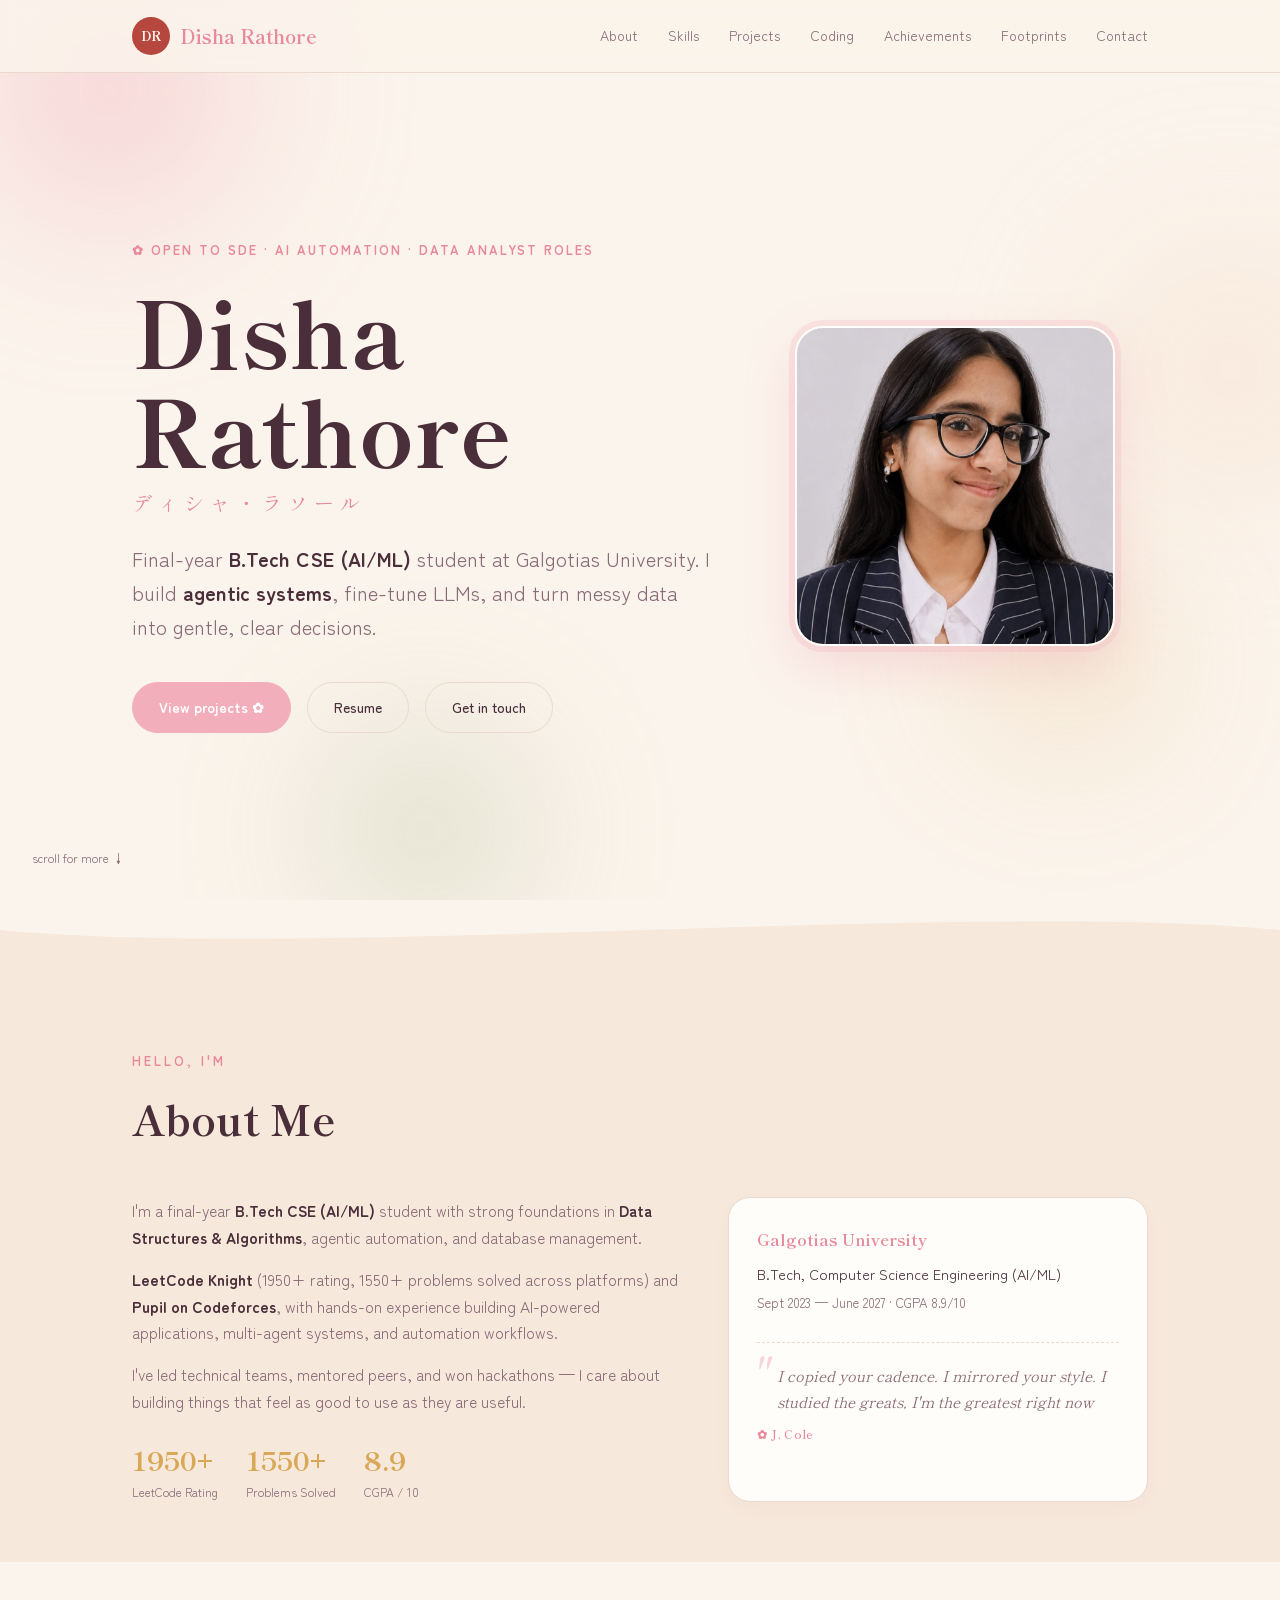
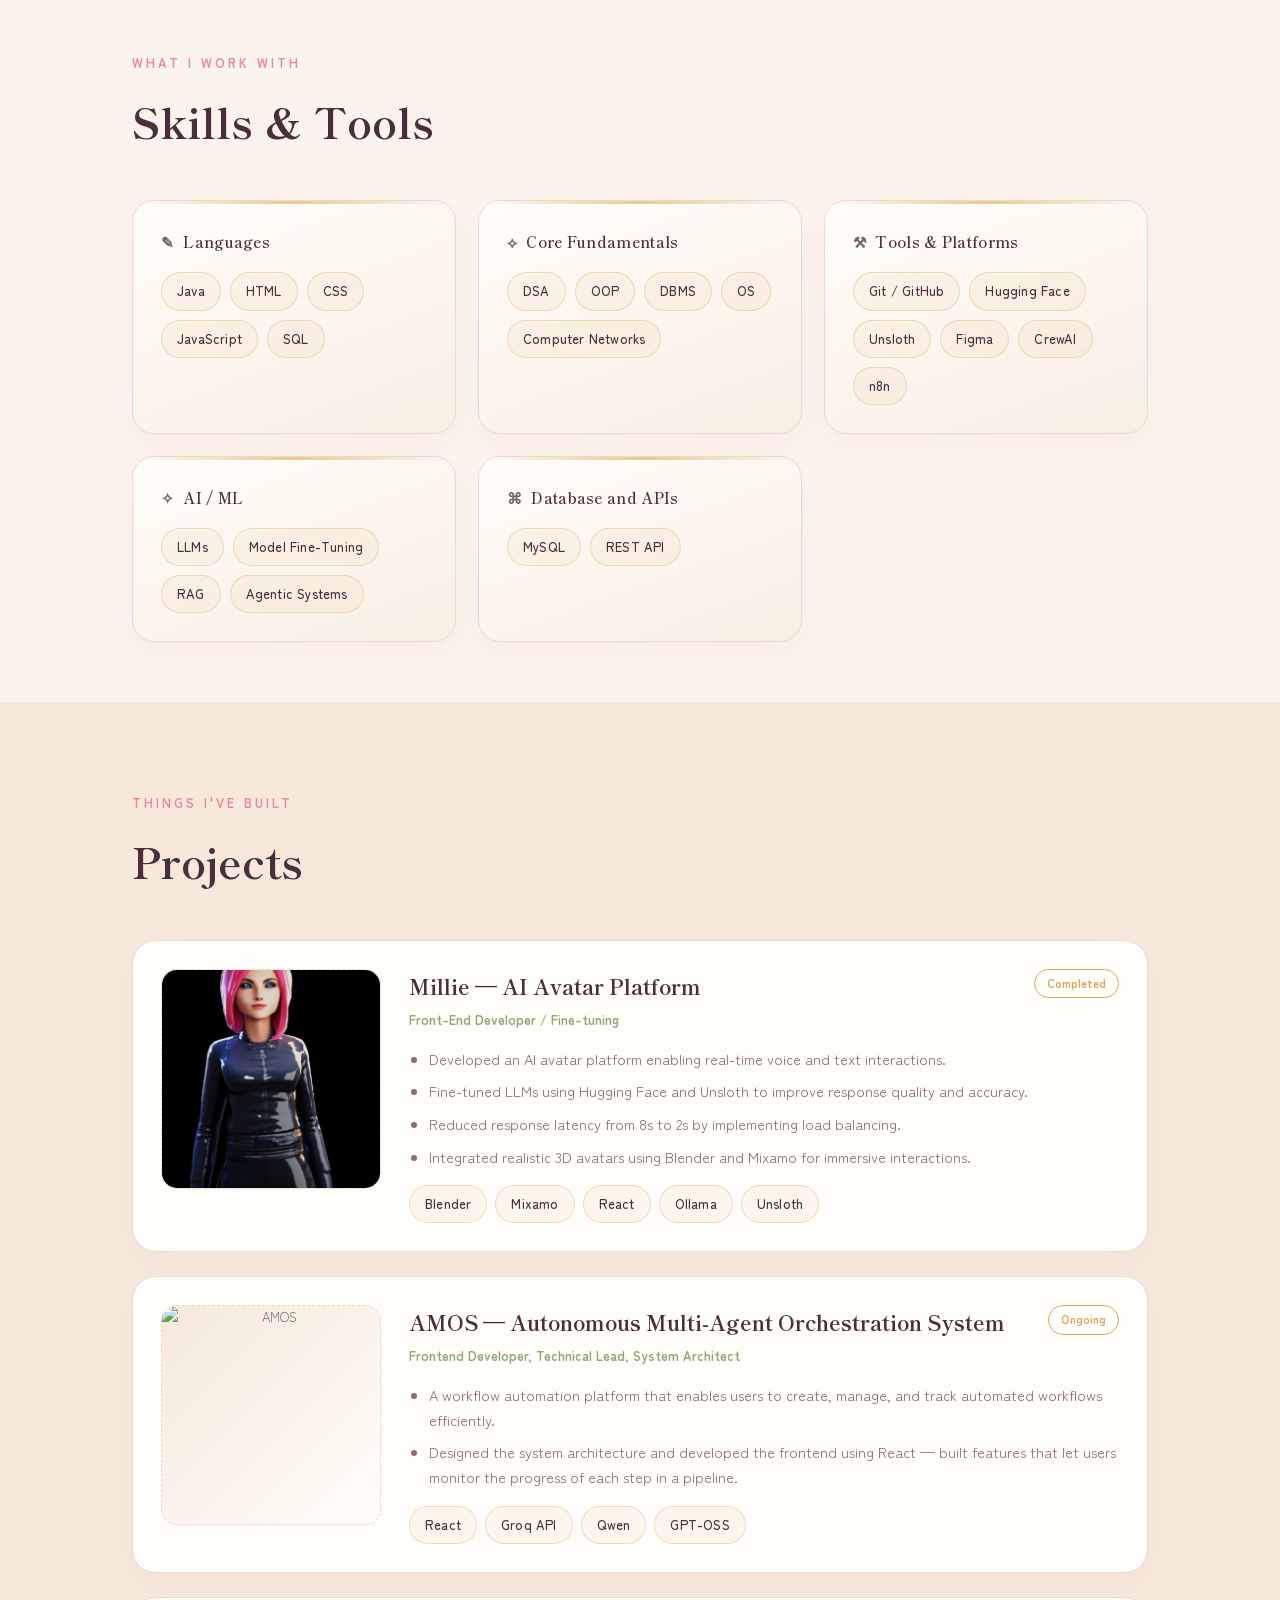
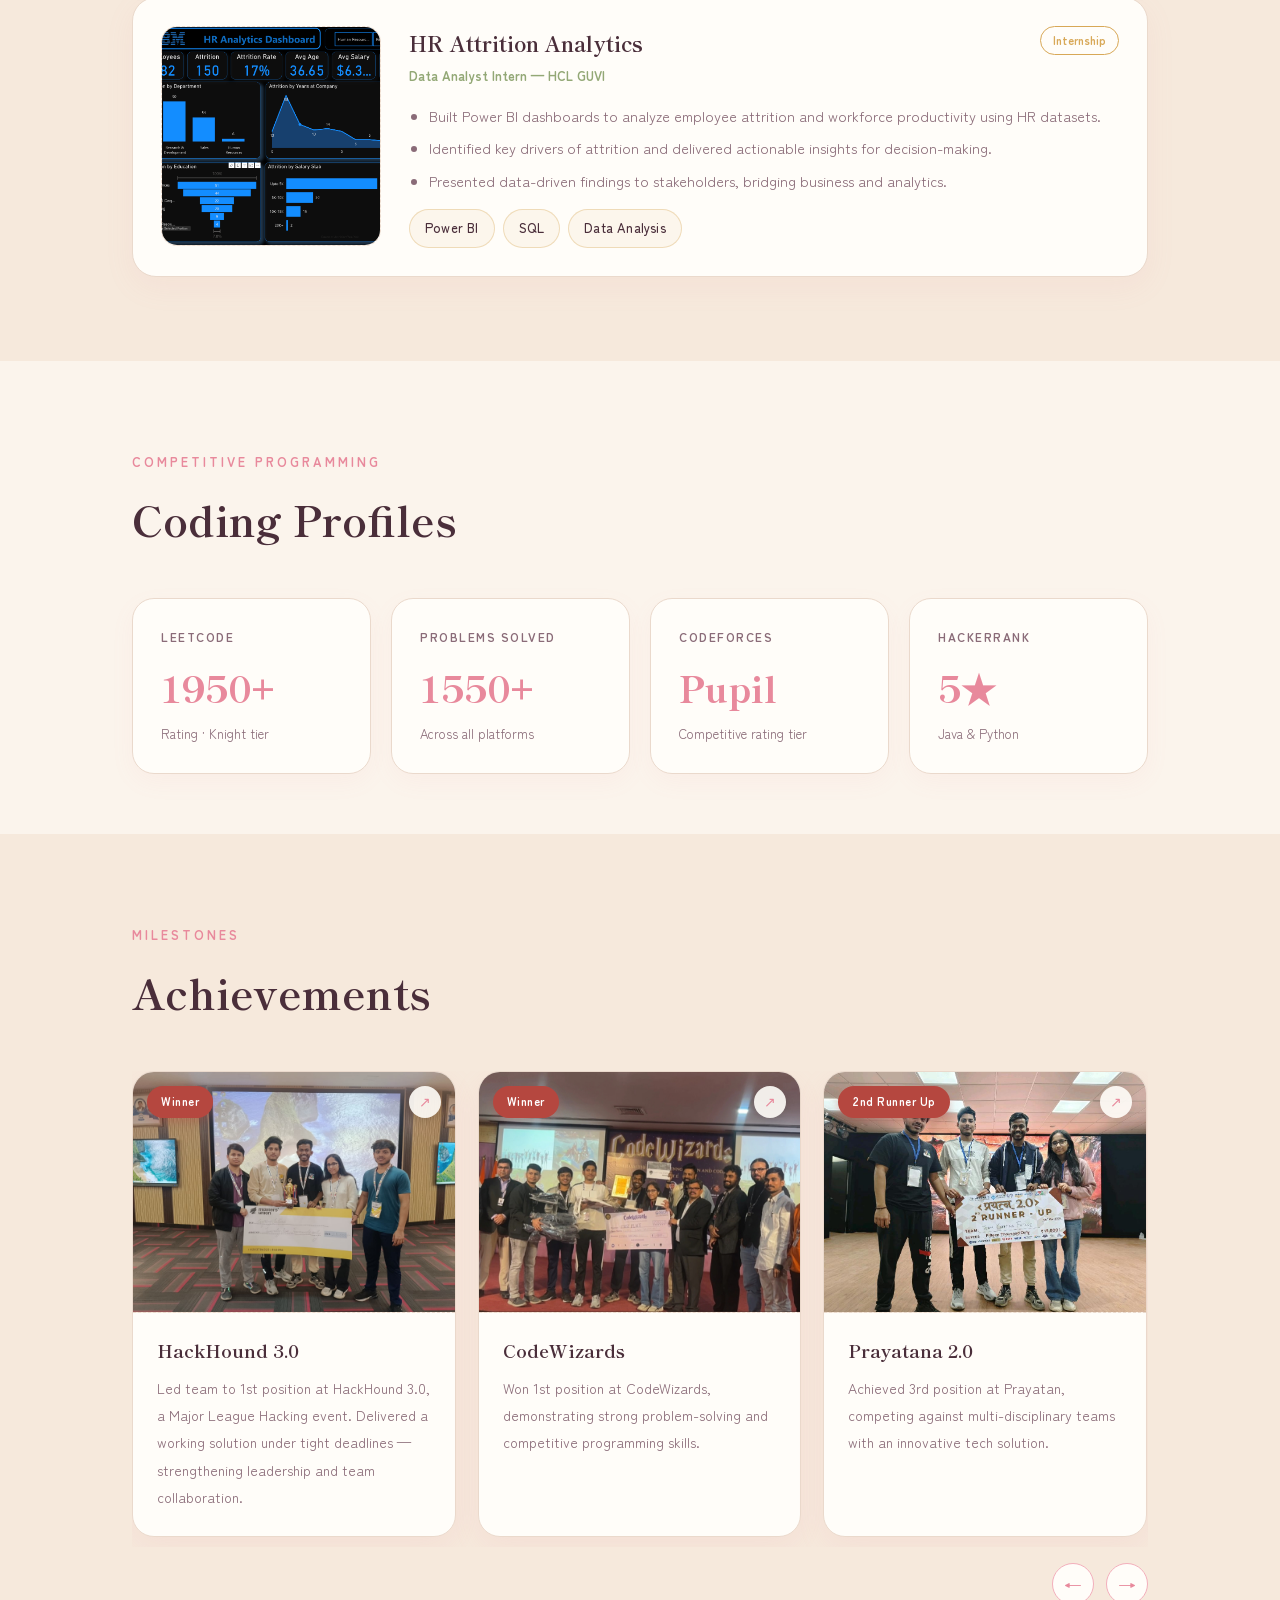
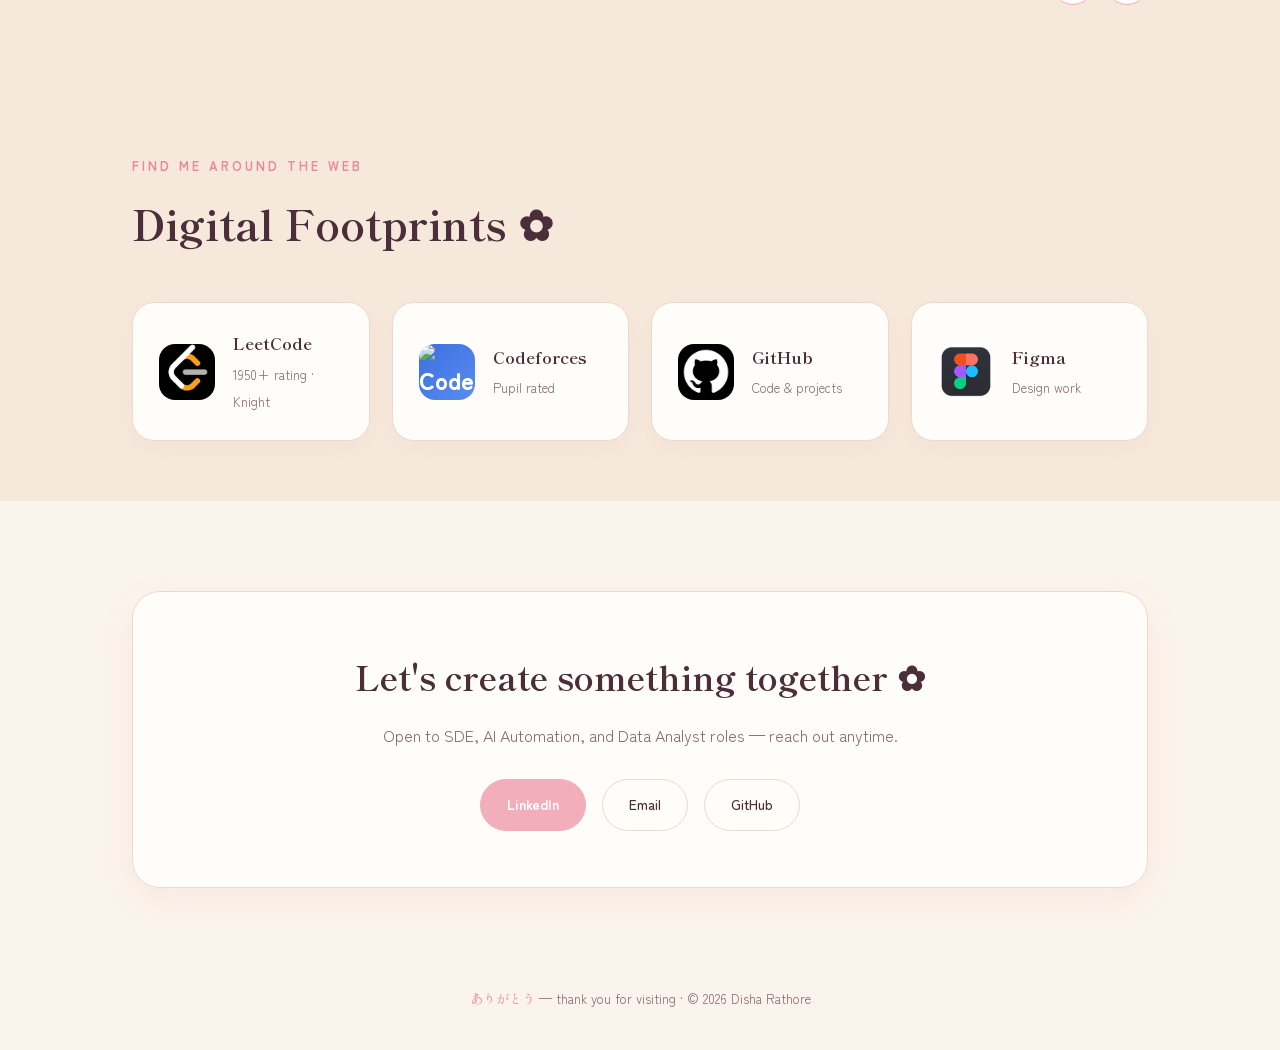
==== commit 97900062: "changed icon" ====
--- a/index.html
+++ b/index.html
@@ -450,7 +450,7 @@
 
     <!-- AMOS project image: replace placeholder with <img src="images/amos.jpg" alt="AMOS"> -->
     <a class="proj" href="https://github.com/appledog632/Autonomous-Multi-Agent-Orchestration-System" target="_blank" rel="noopener">
-      <div class="proj-img"><img src="images/MOAE/MOAE.jpeg" alt="AMOS"></div>
+      <div class="proj-img"><img src="portfolio/images/Amos.png" alt="AMOS"></div>
       <div class="proj-content">
         <div class="proj-head">
           <div>
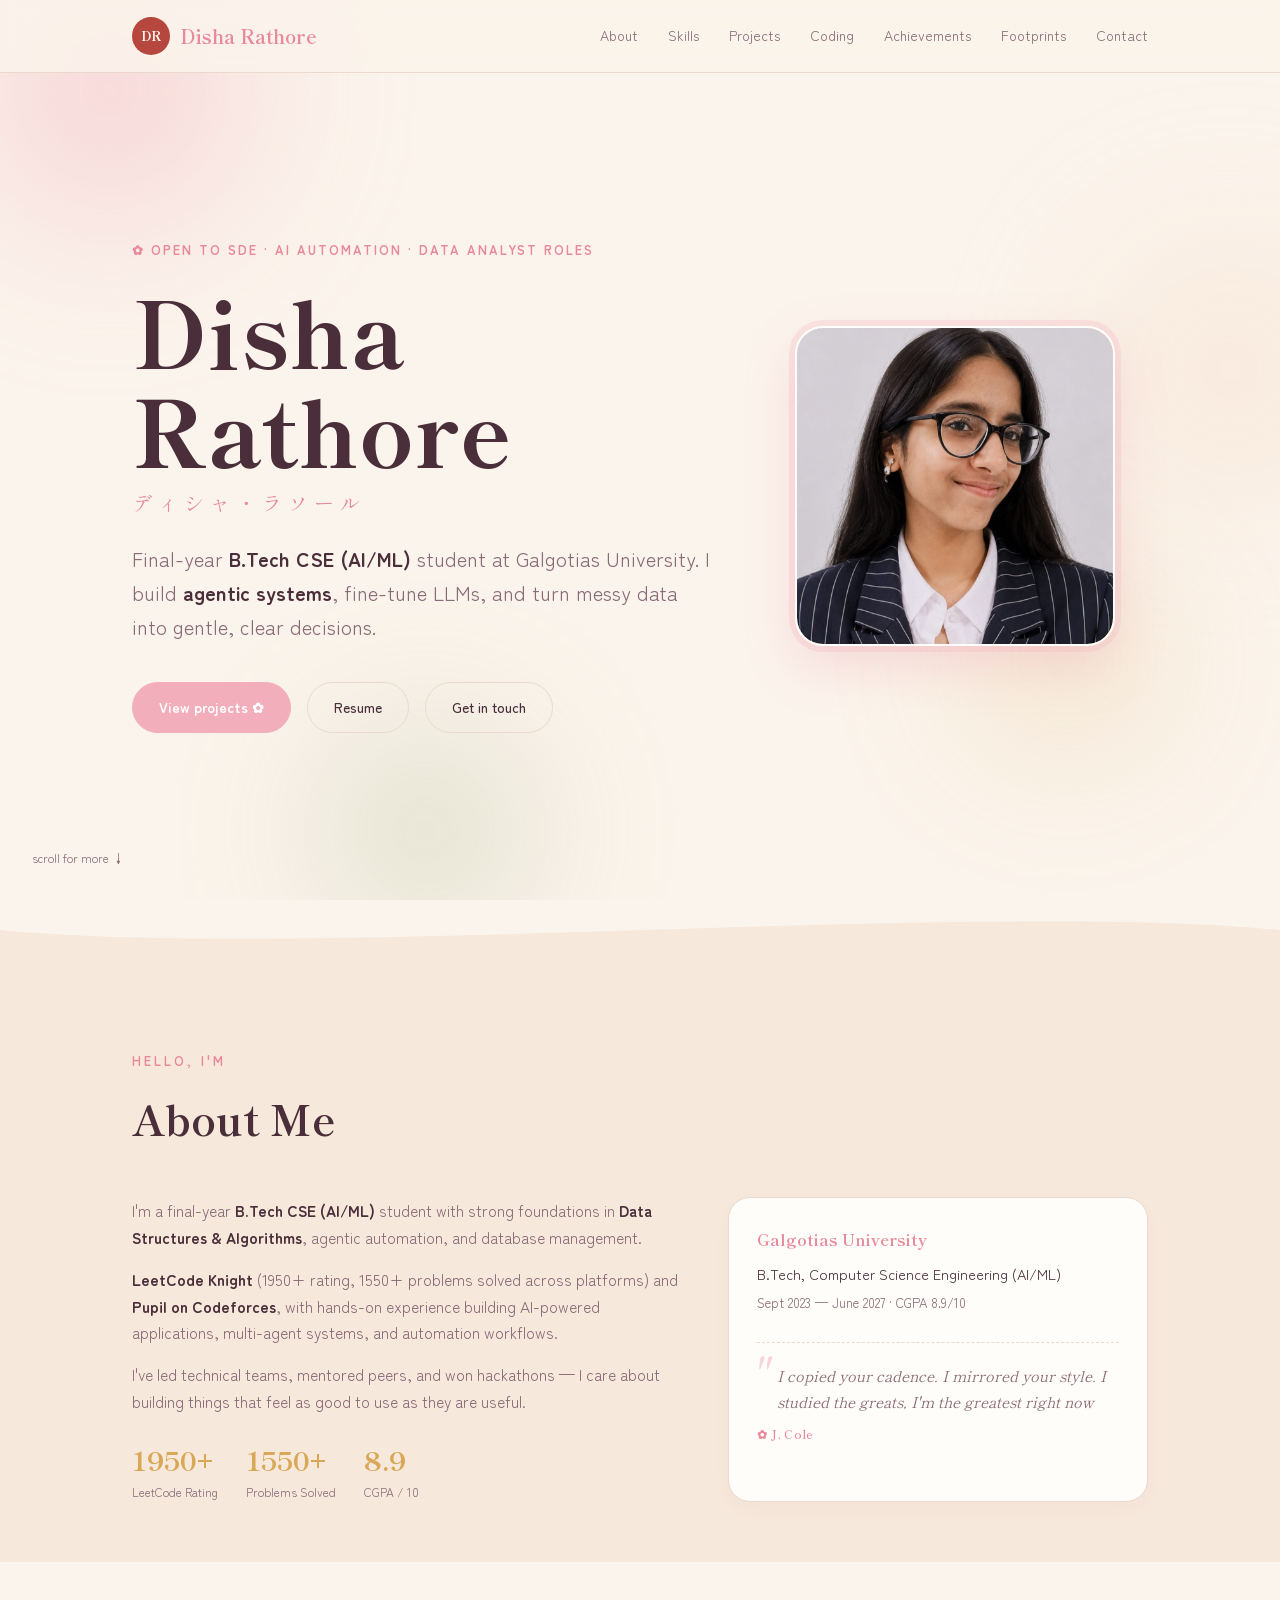
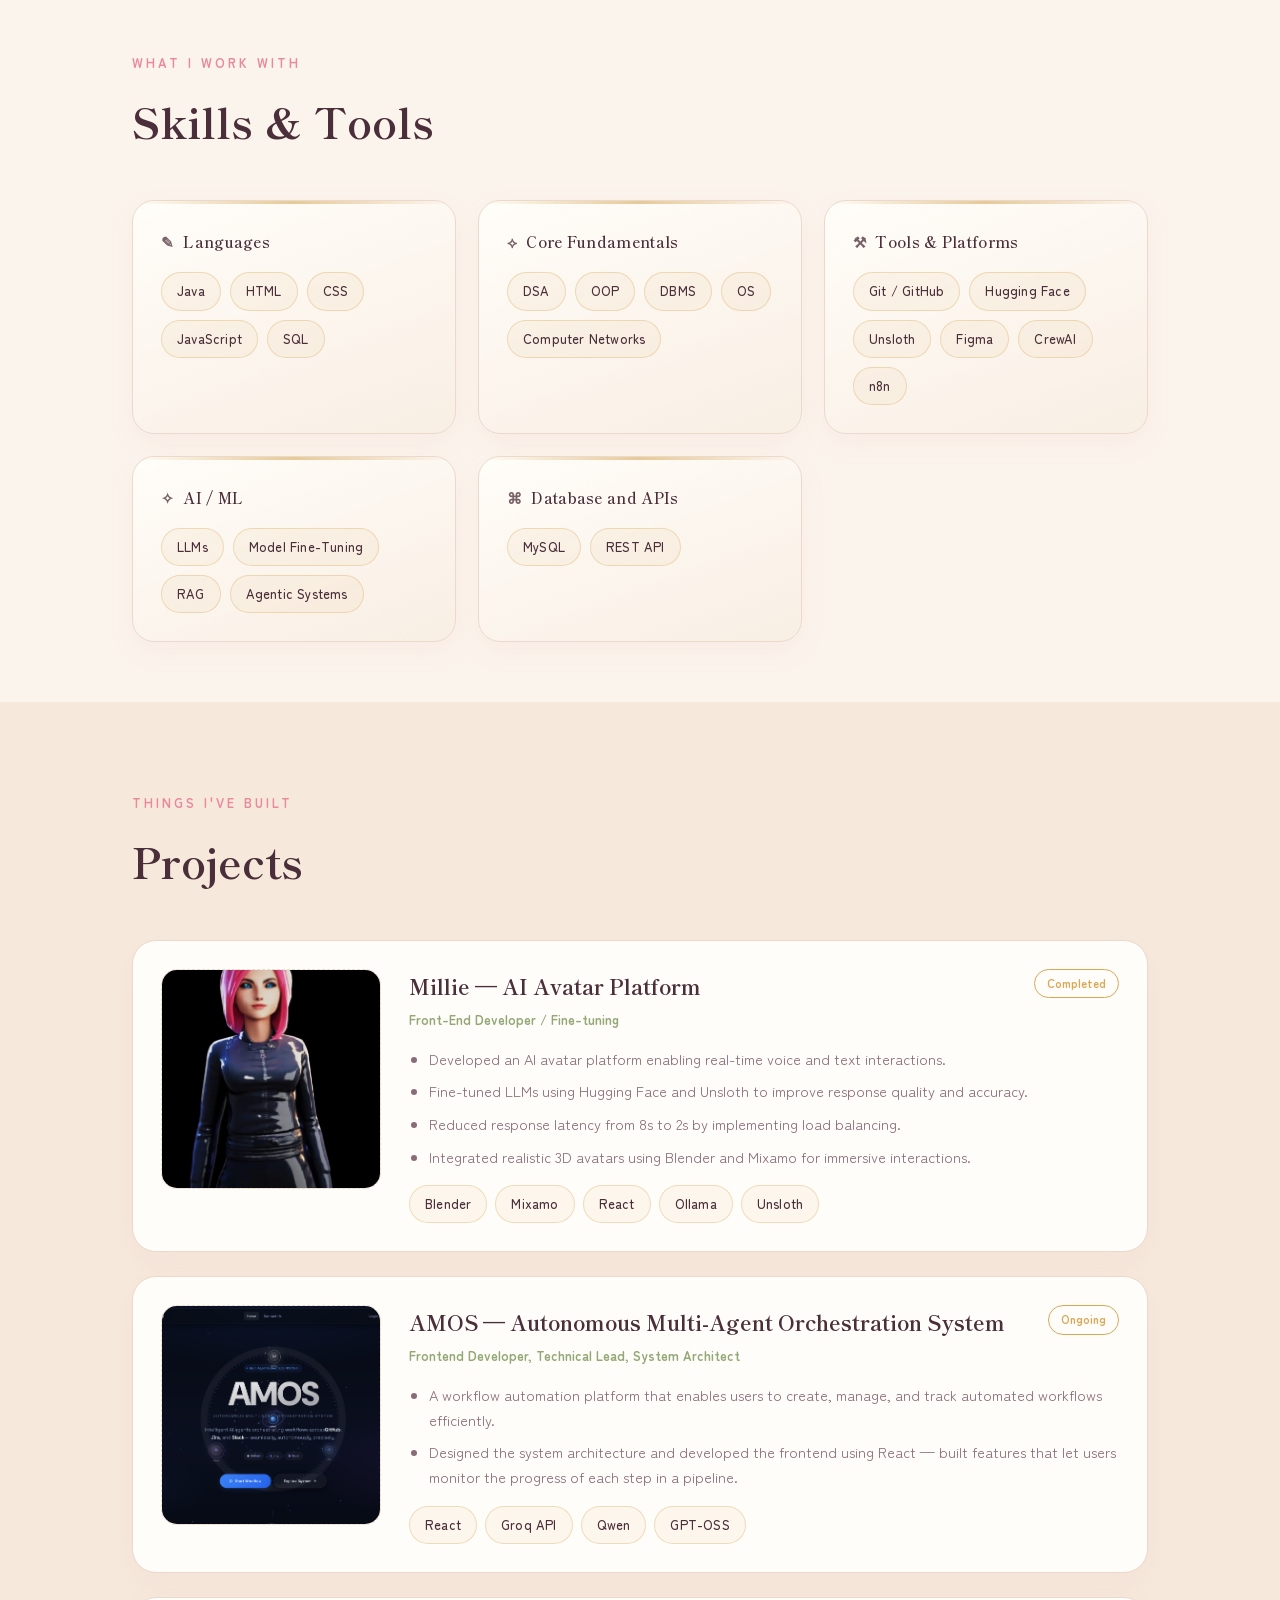
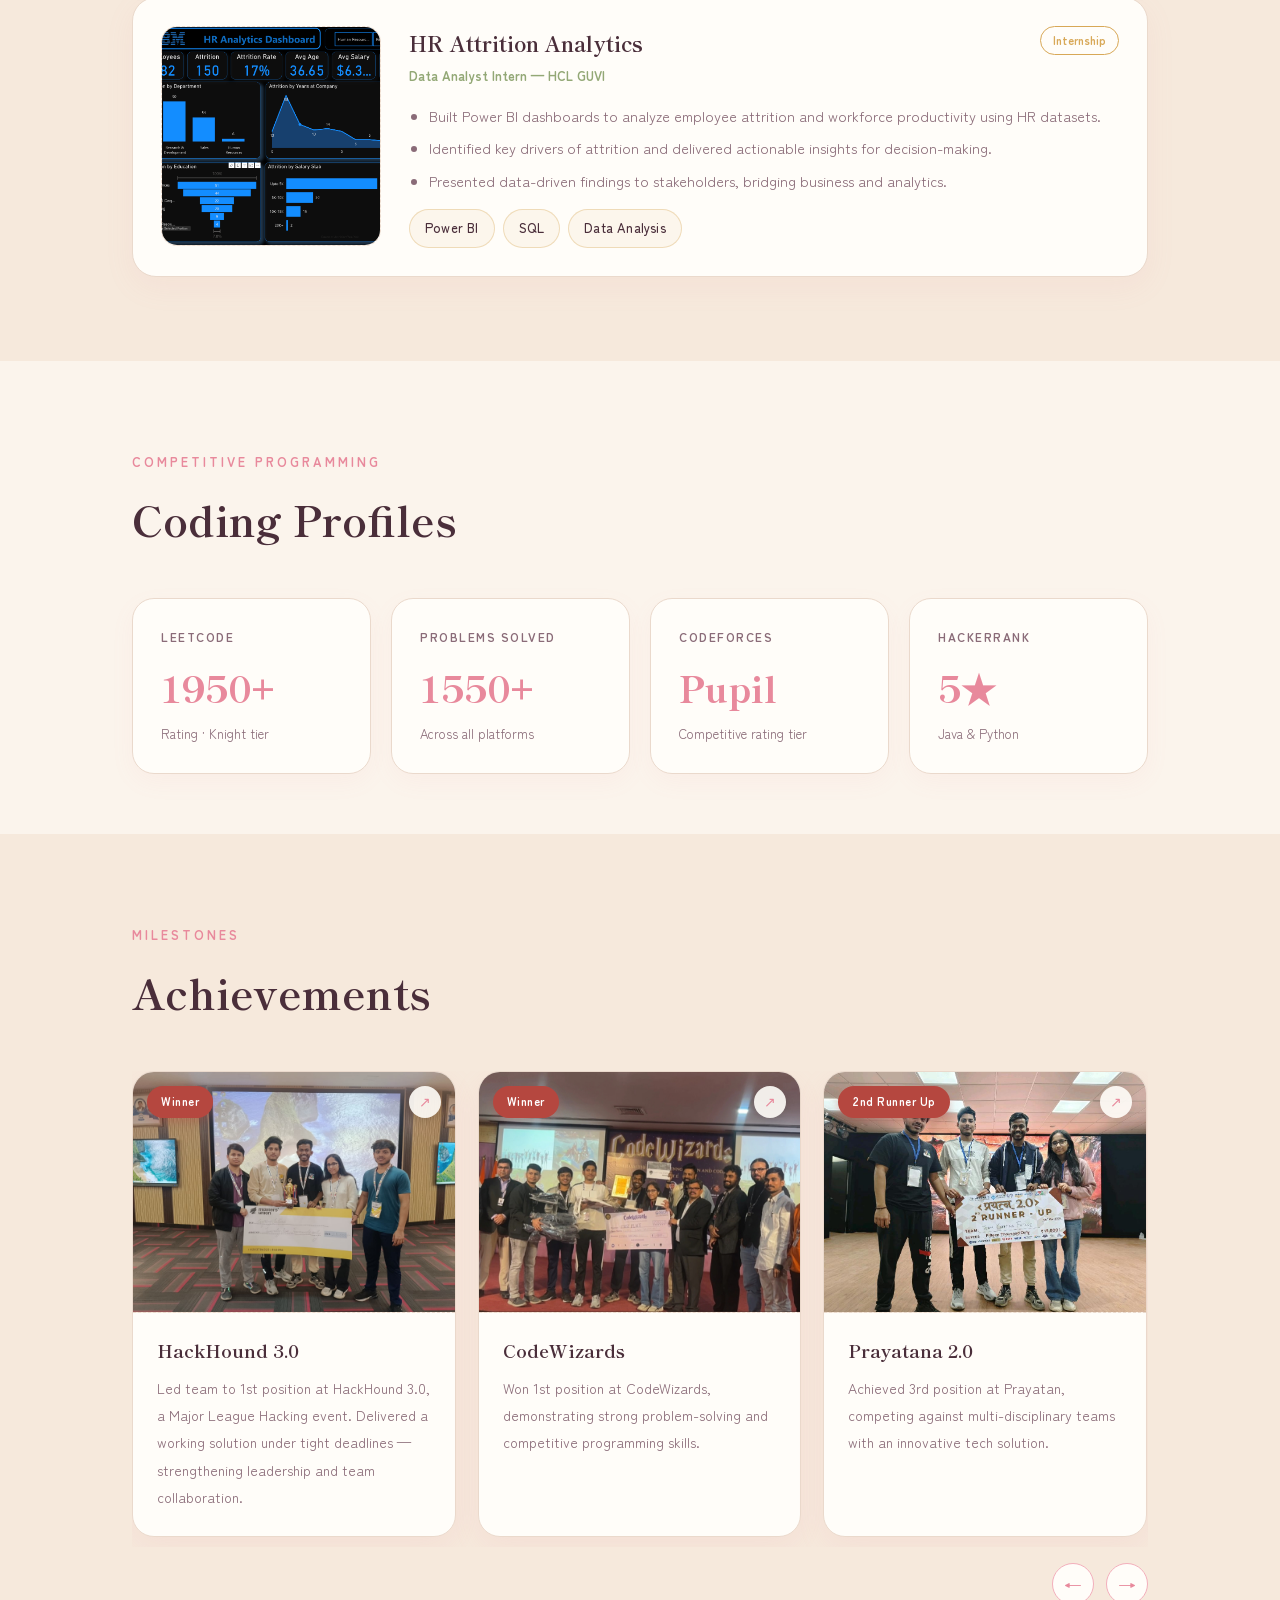
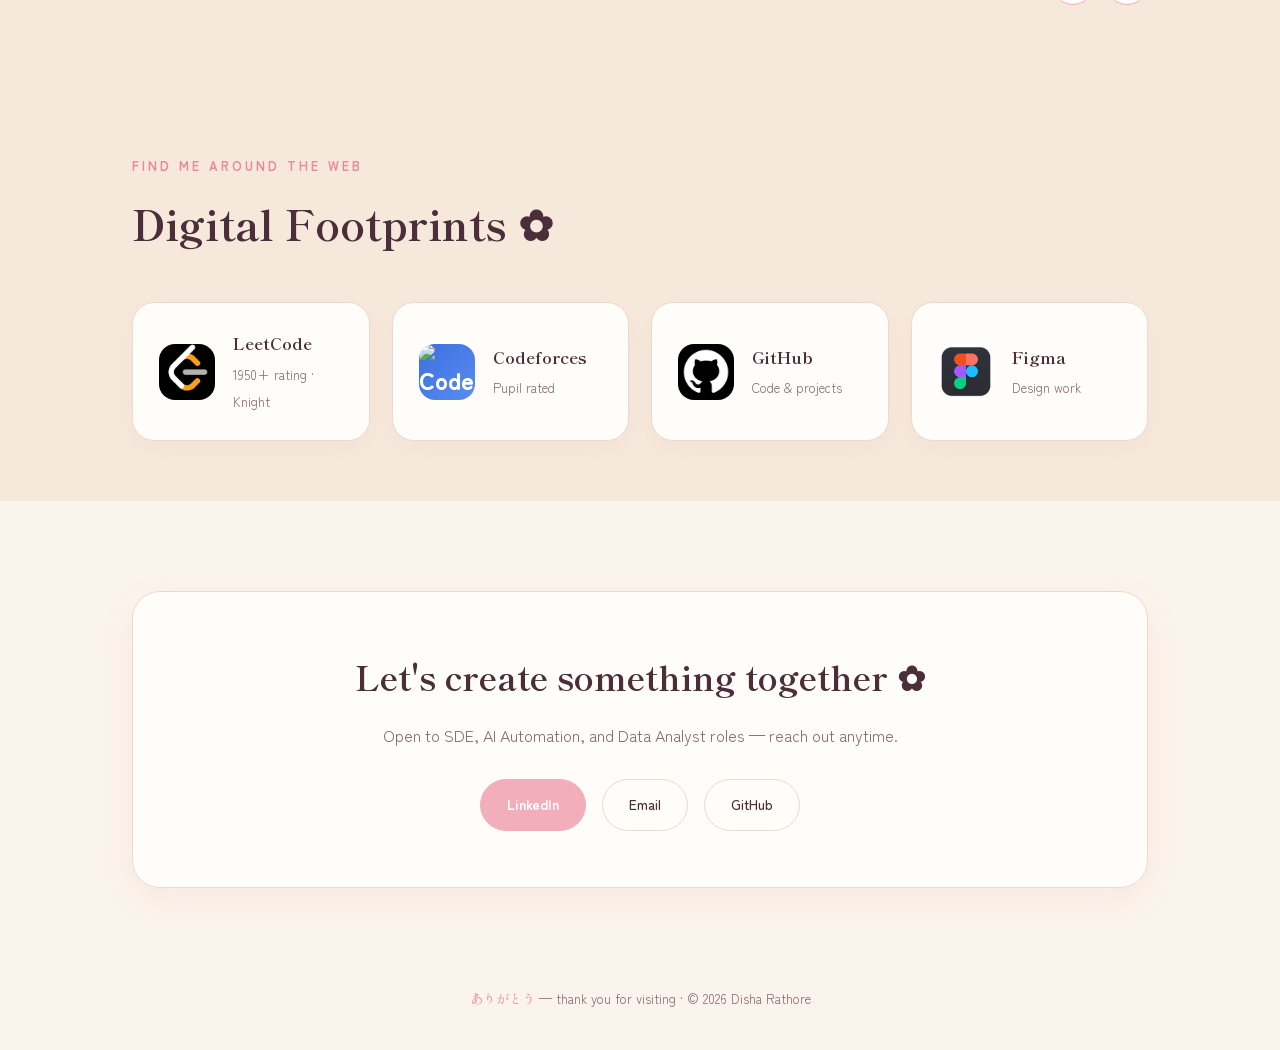
==== commit 6ed01f7d: "updated" ====
--- a/index.html
+++ b/index.html
@@ -450,7 +450,7 @@
 
     <!-- AMOS project image: replace placeholder with <img src="images/amos.jpg" alt="AMOS"> -->
     <a class="proj" href="https://github.com/appledog632/Autonomous-Multi-Agent-Orchestration-System" target="_blank" rel="noopener">
-      <div class="proj-img"><img src="portfolio/images/Amos.png" alt="AMOS"></div>
+      <div class="proj-img"><img src="images/Amos.png" alt="AMOS"></div>
       <div class="proj-content">
         <div class="proj-head">
           <div>
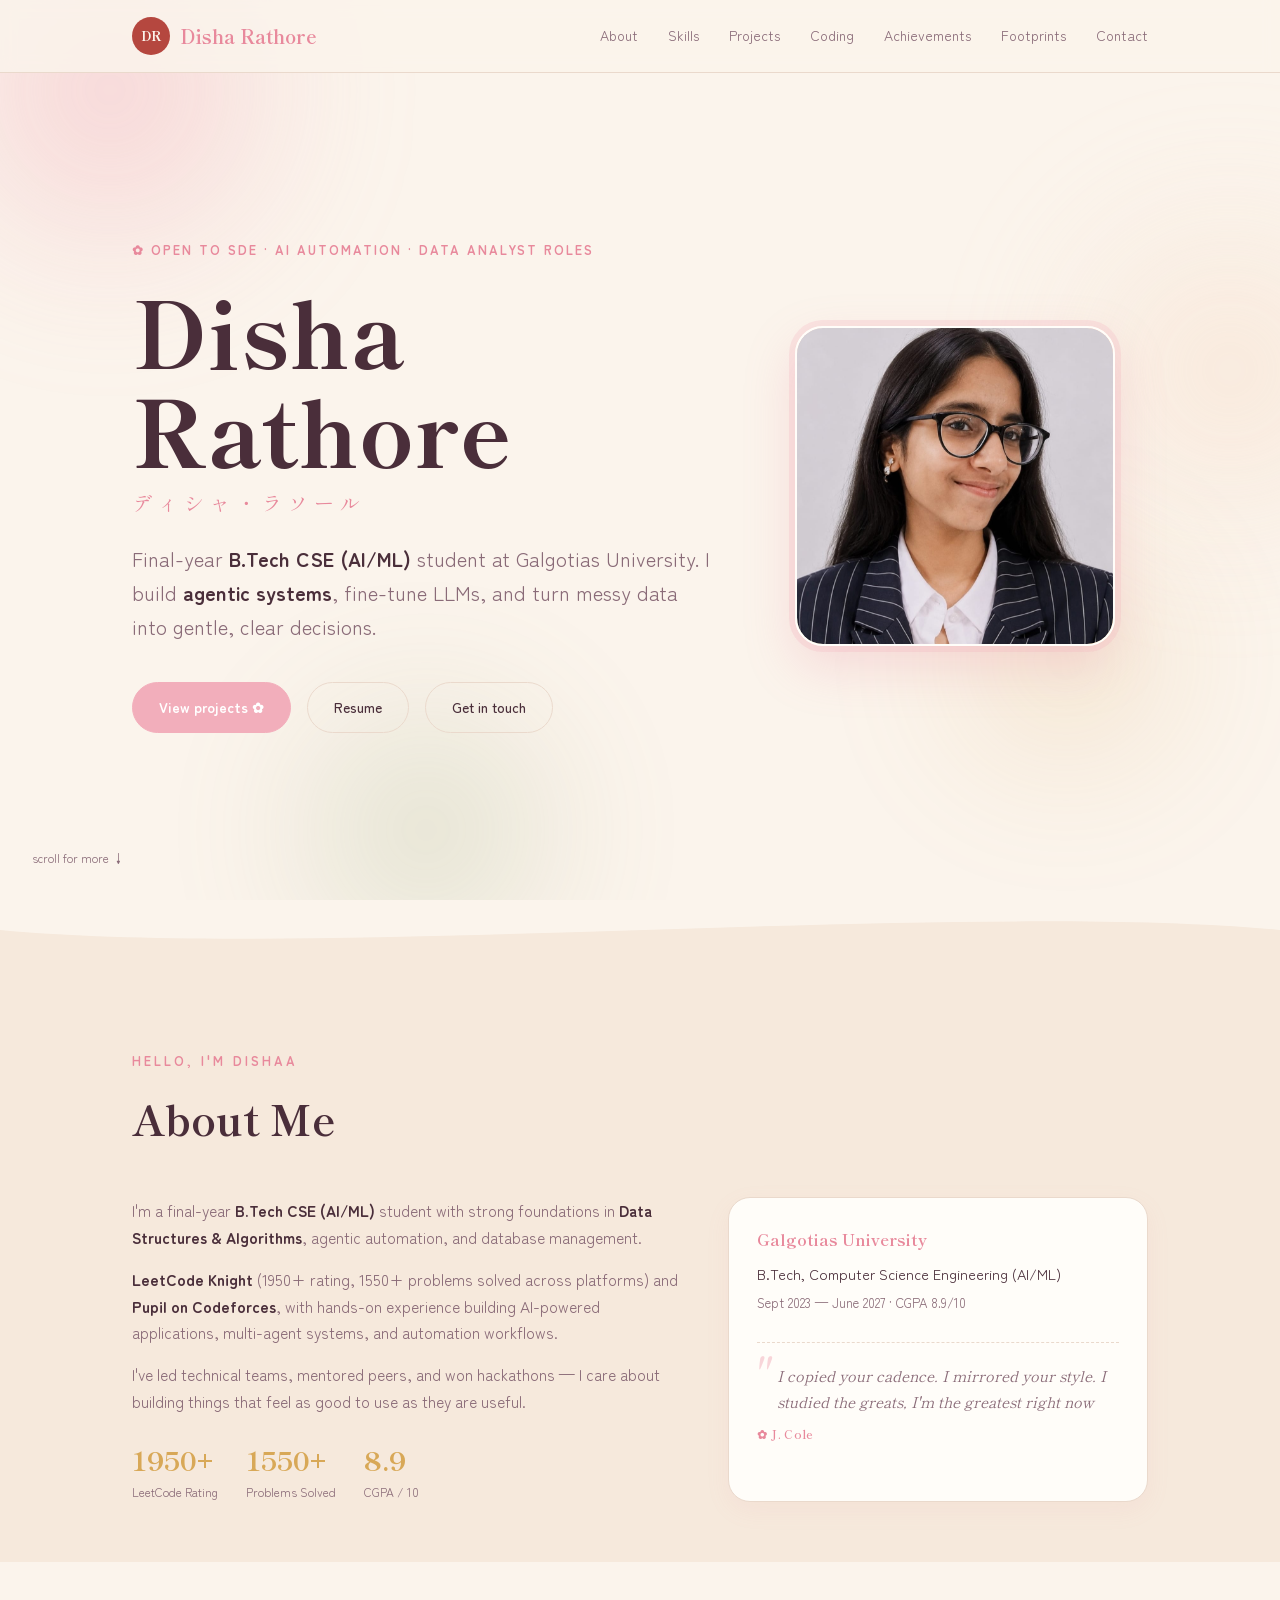
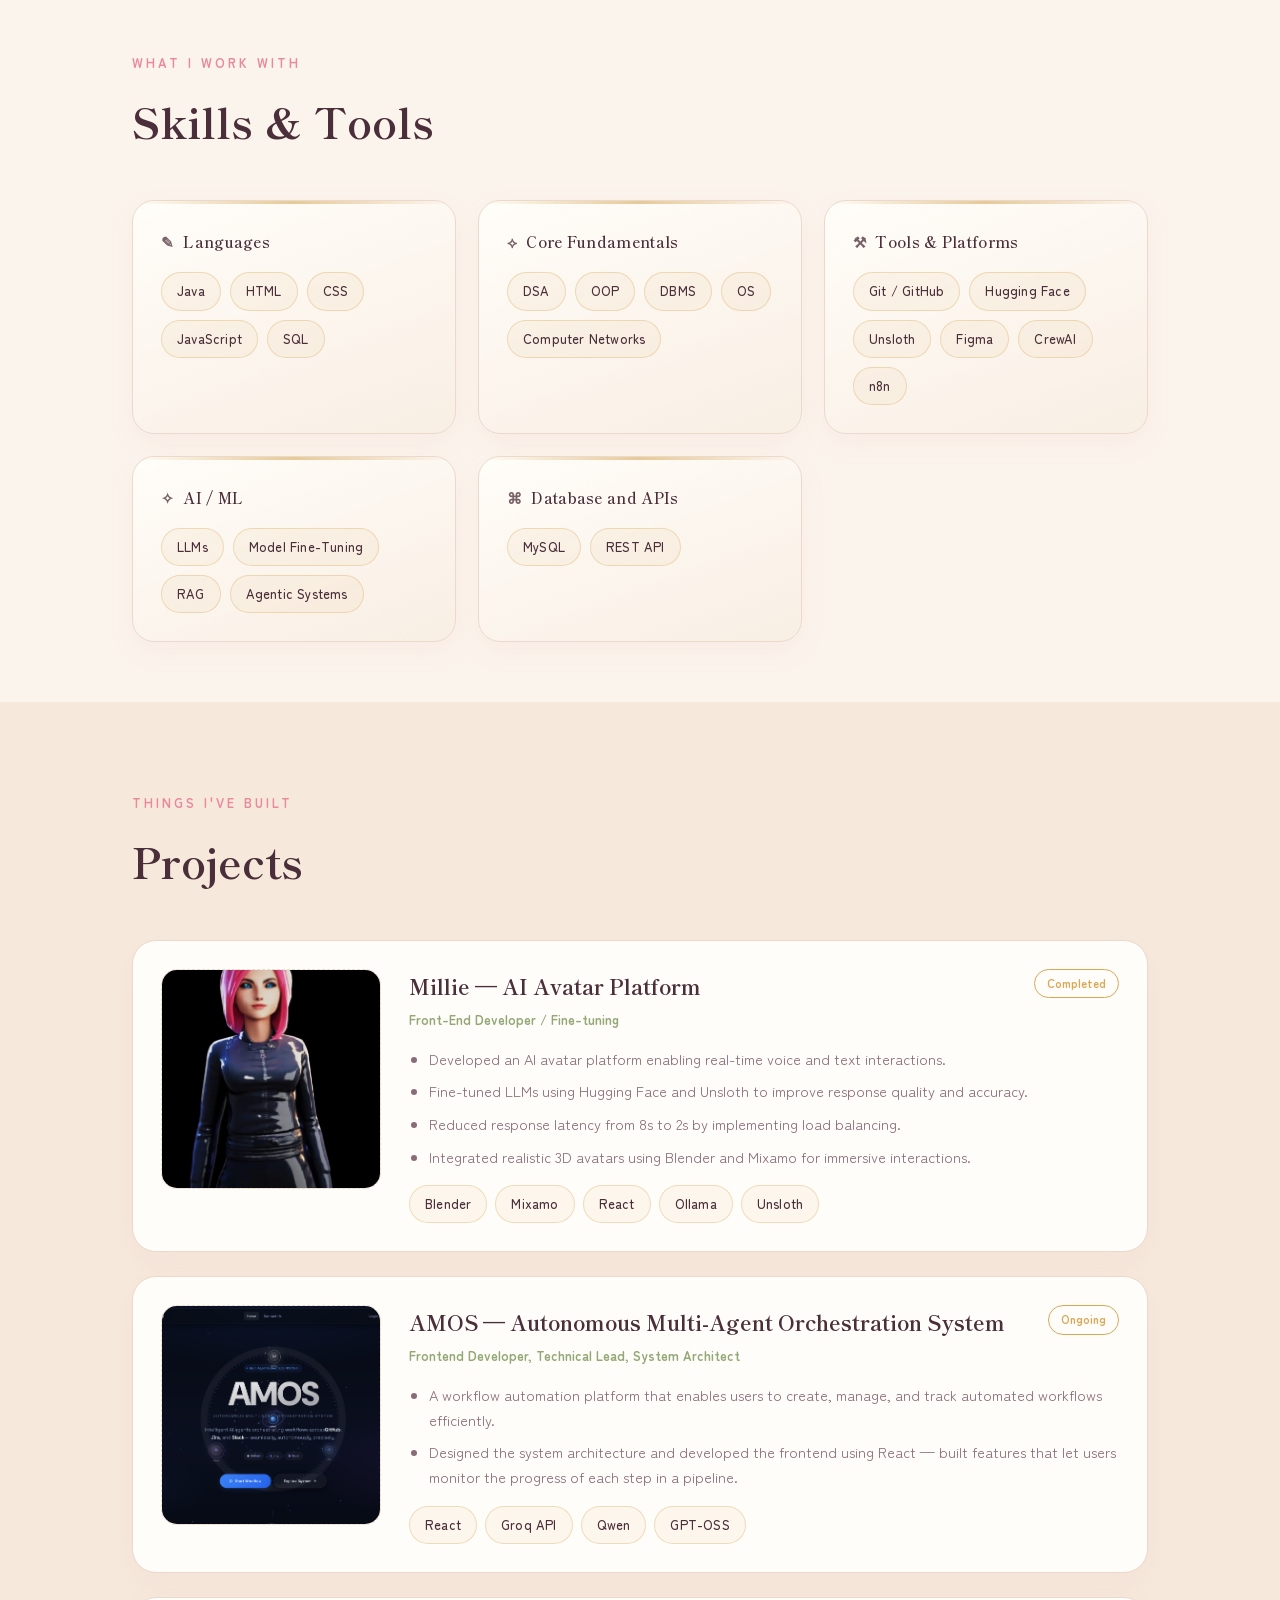
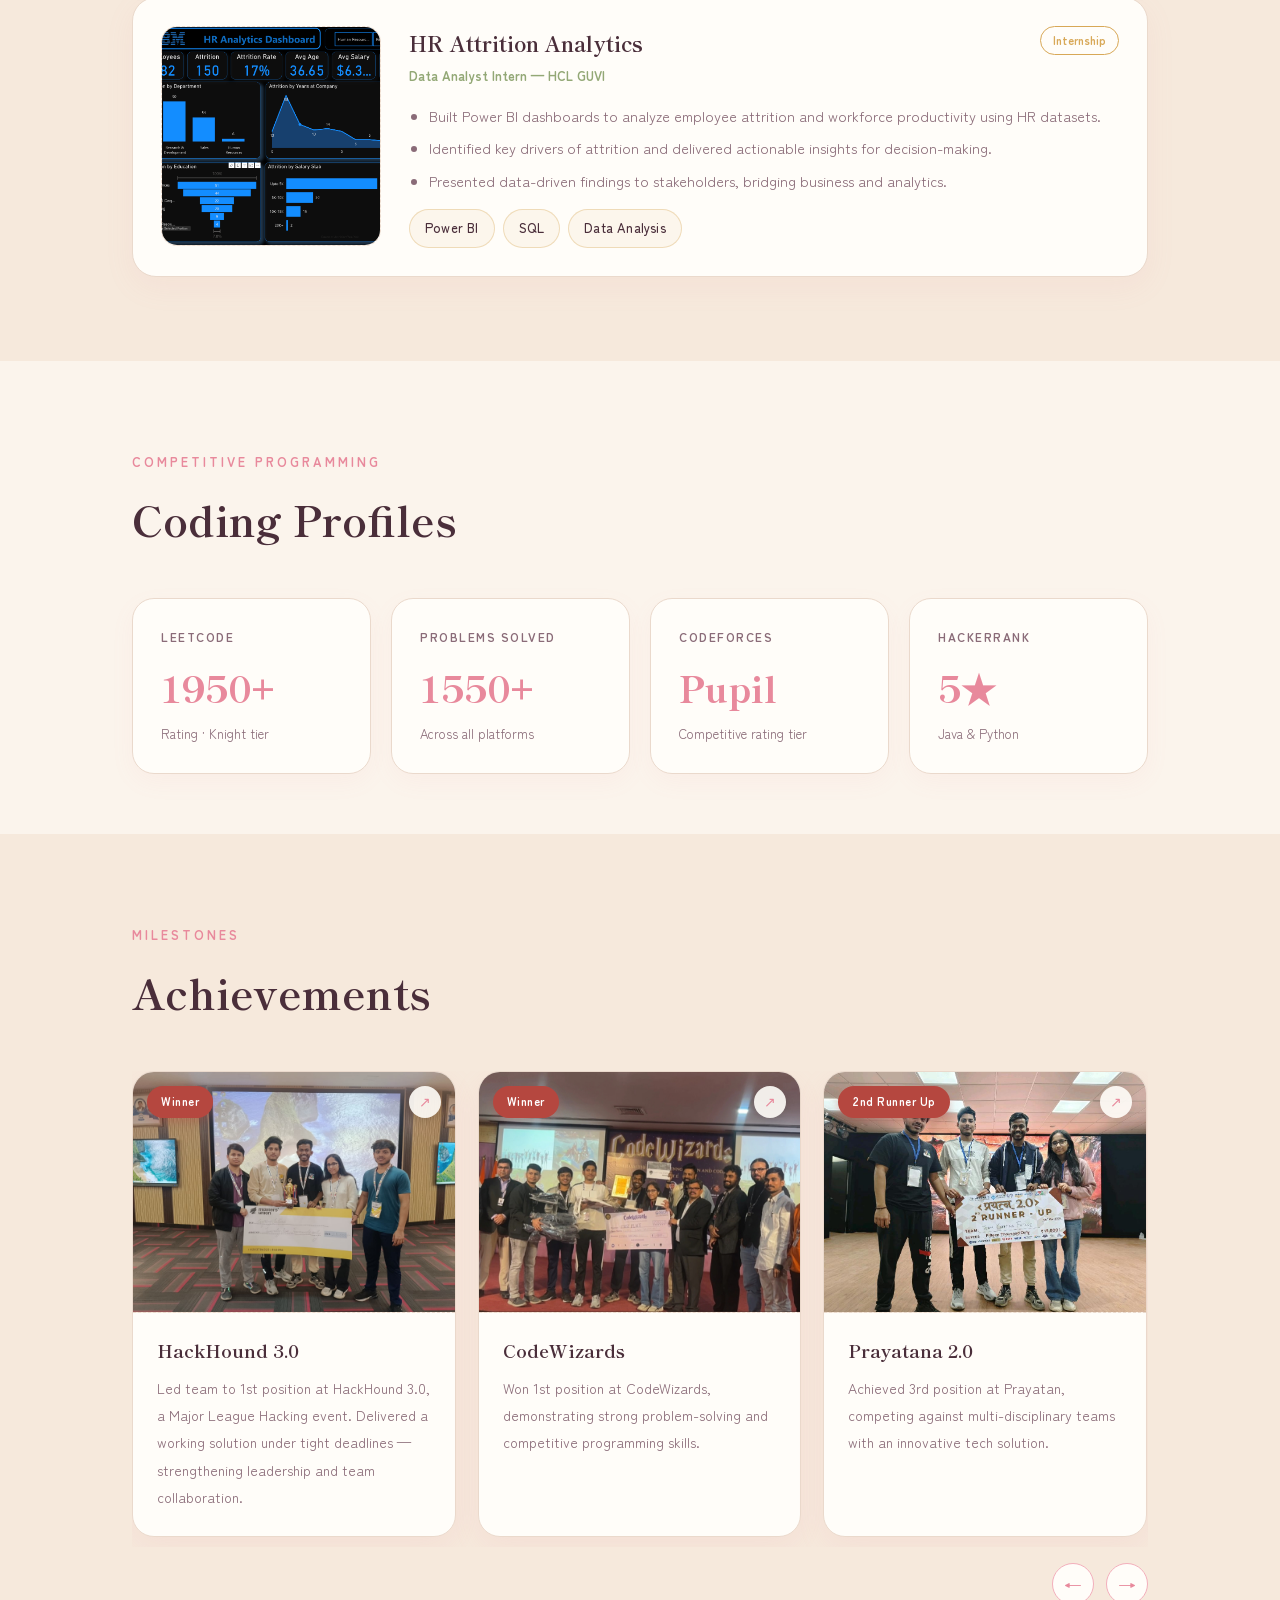
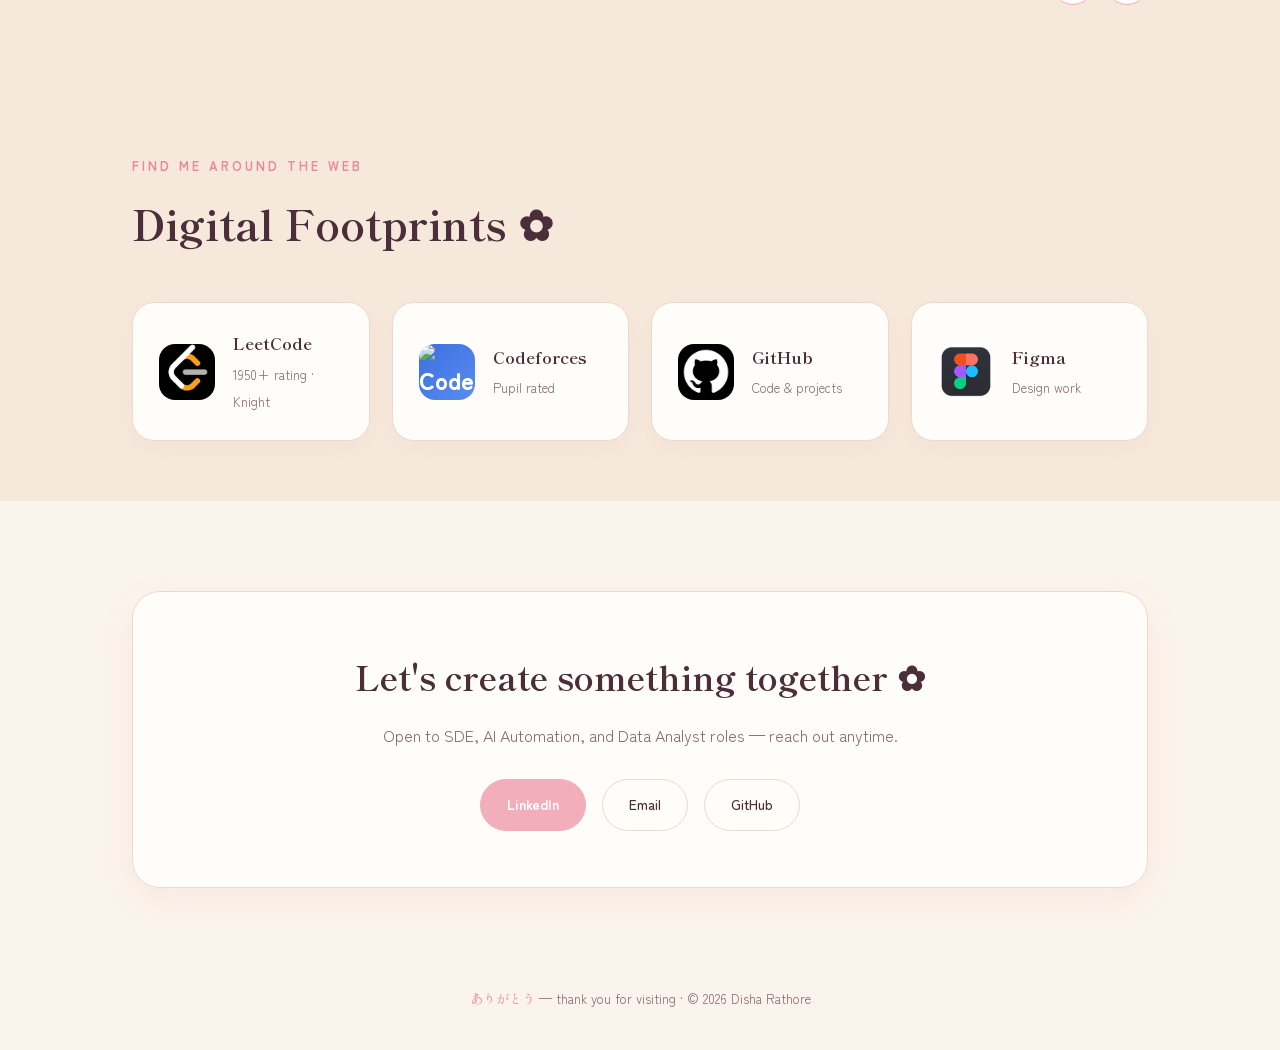
==== commit dff2e1fc: "Update introduction in about section" ====
--- a/index.html
+++ b/index.html
@@ -357,7 +357,7 @@
 
 <section id="about" style="background:var(--bg-soft);">
   <div class="wrap">
-    <div class="sec-label">Hello, I'm</div>
+    <div class="sec-label">Hello, I'm Dishaa</div>
     <div class="sec-title">About Me</div>
     <div class="about-grid">
       <div class="about-text">
